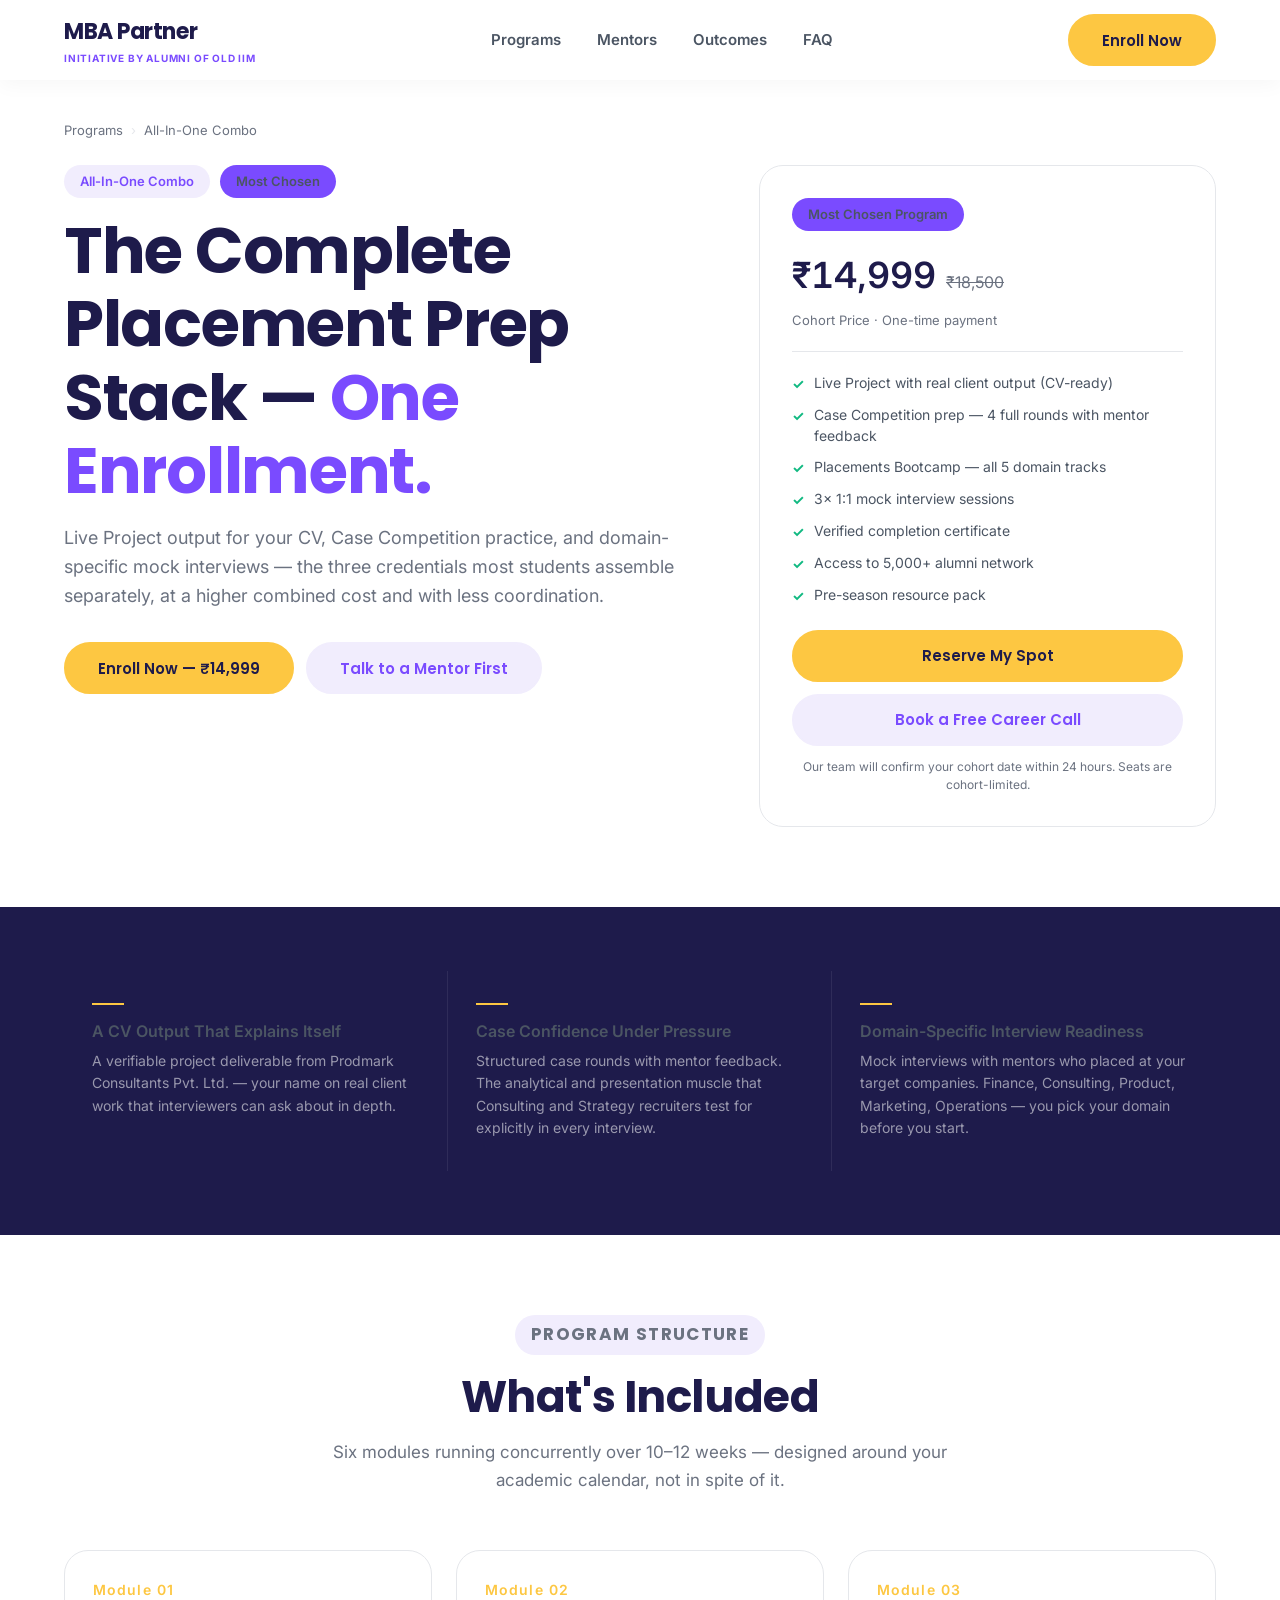
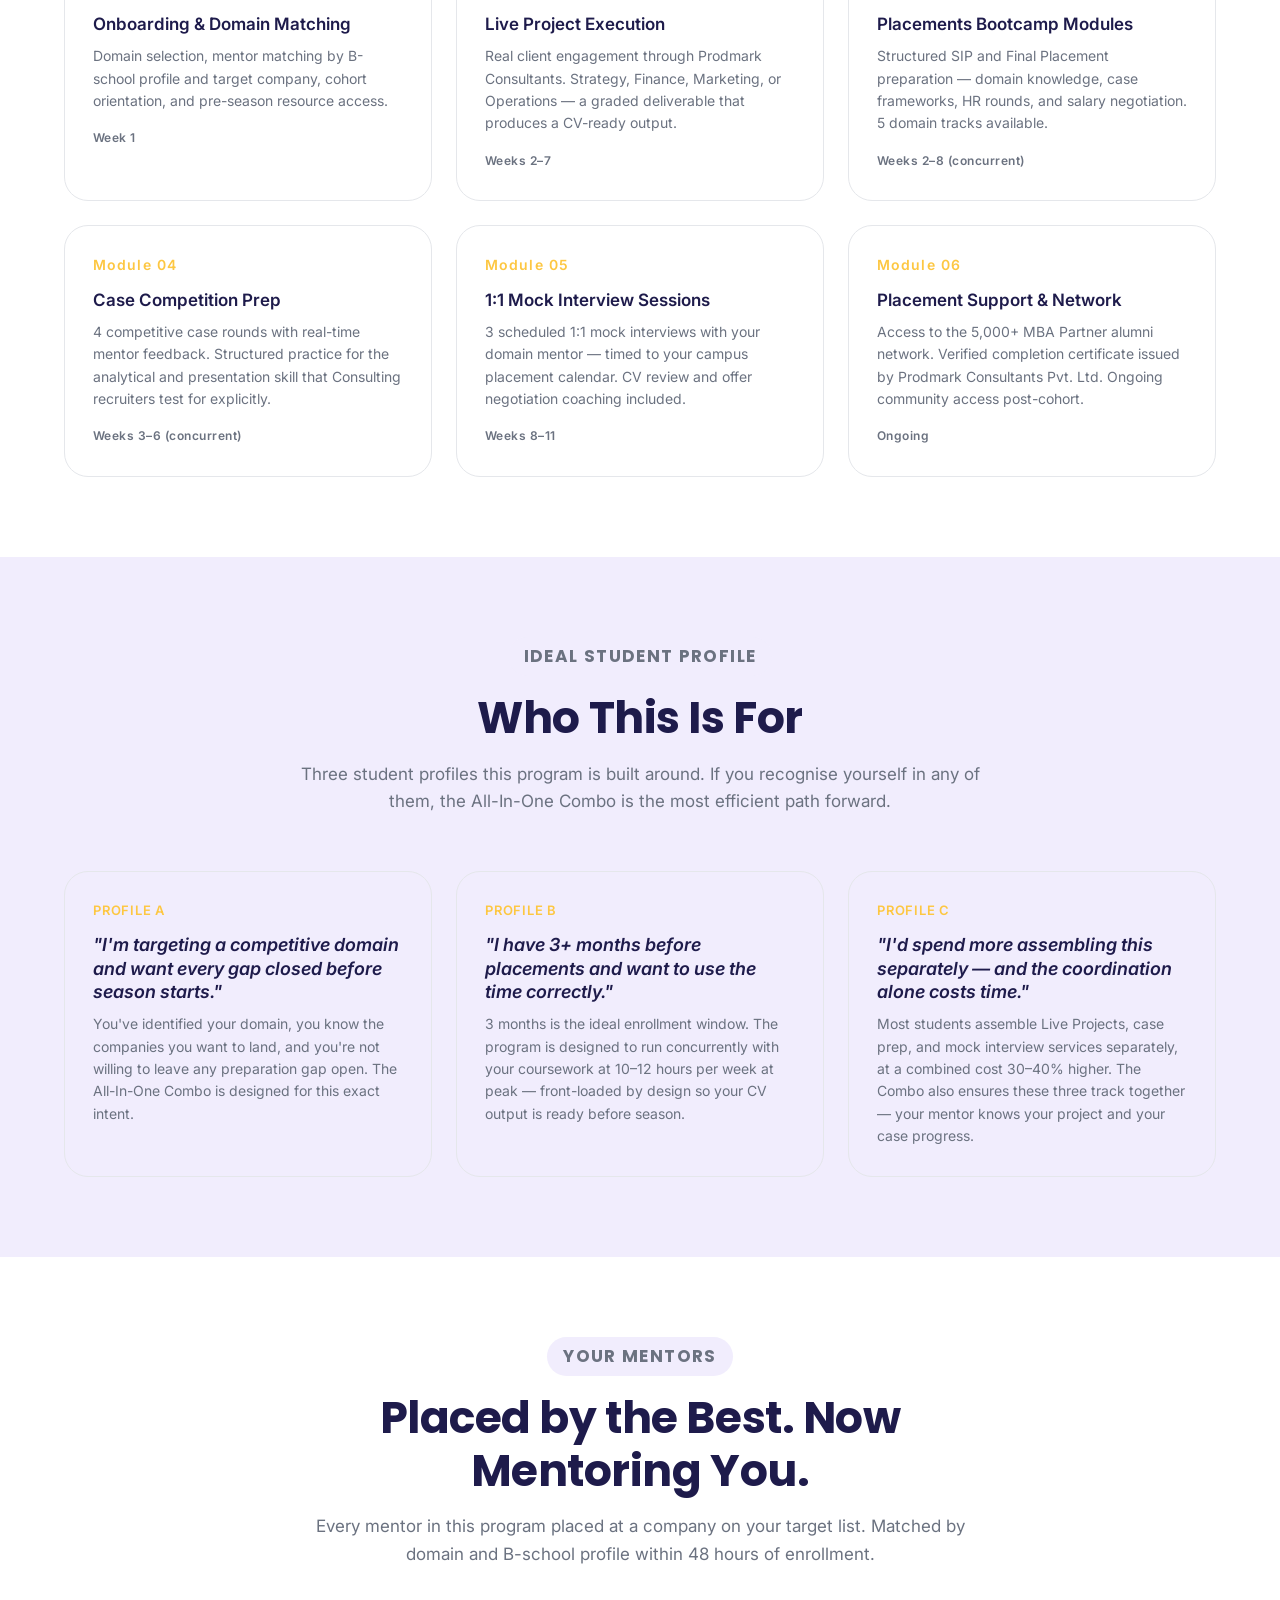
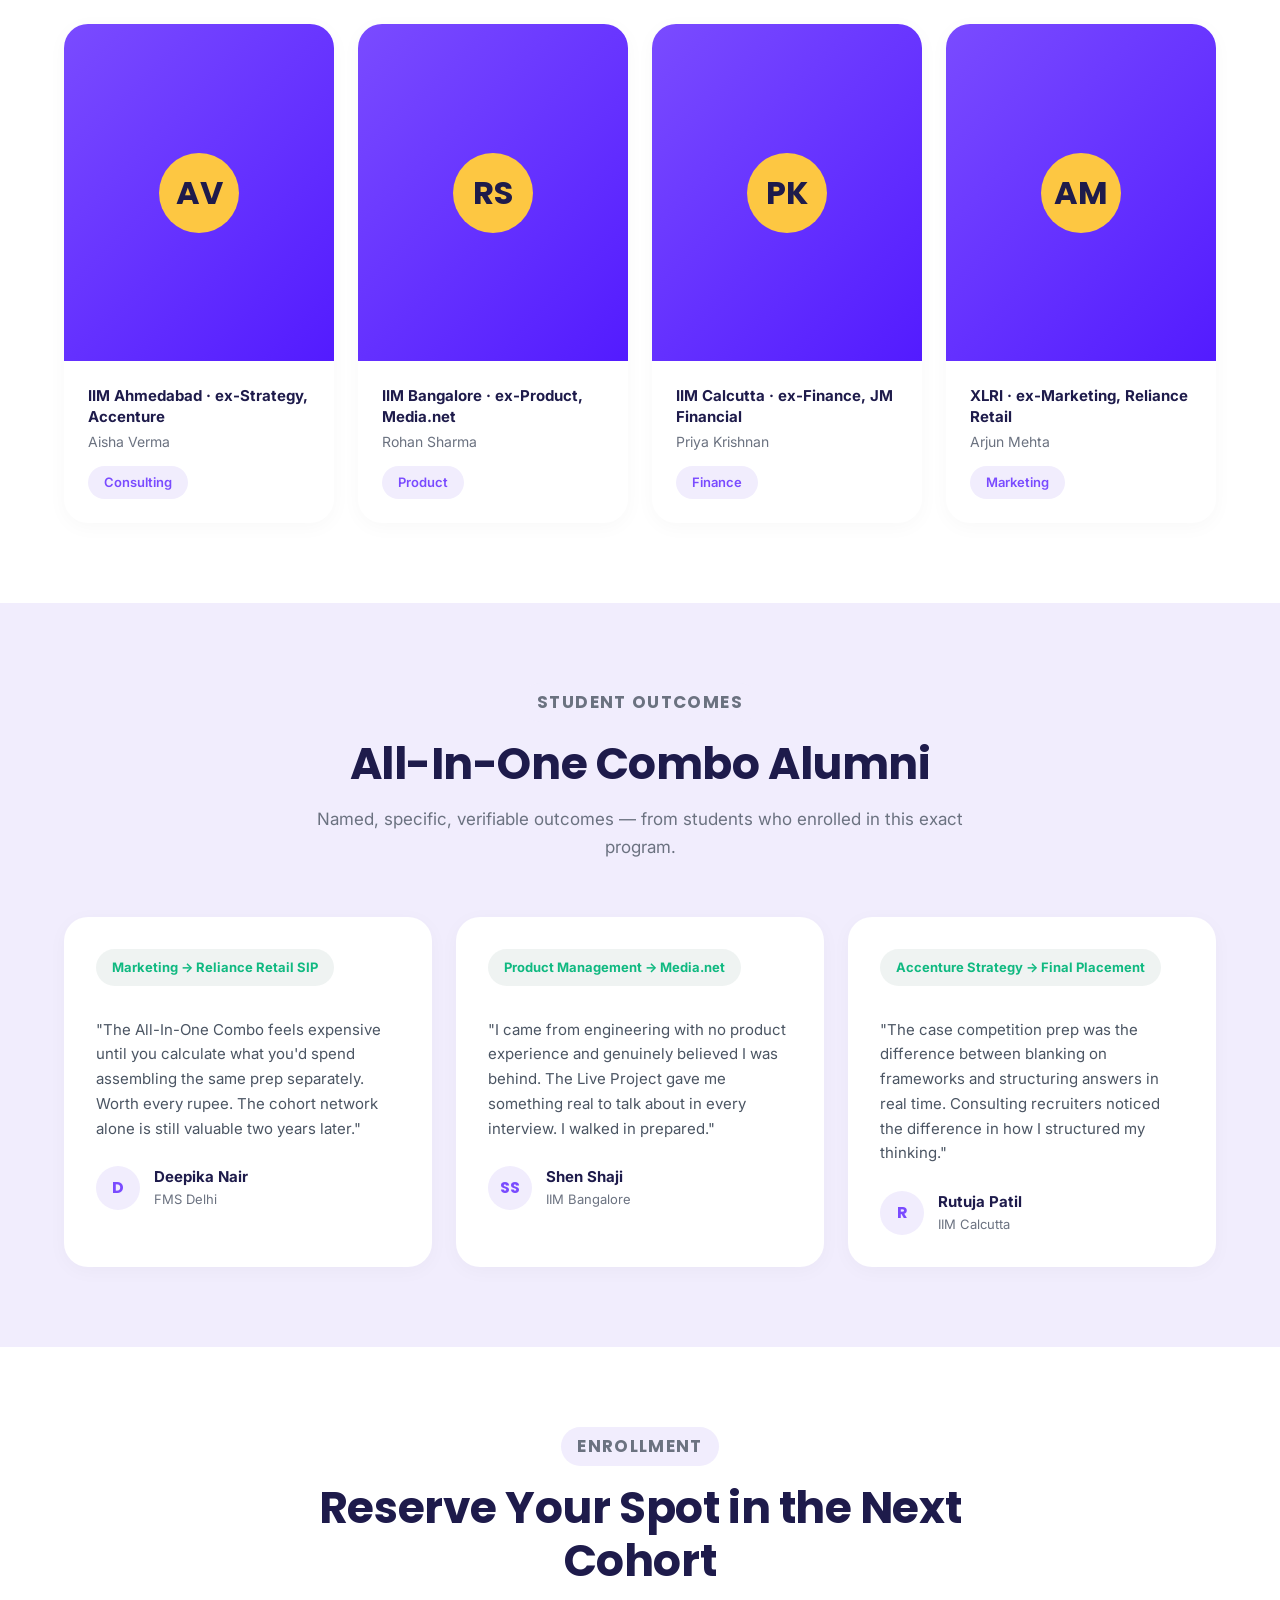
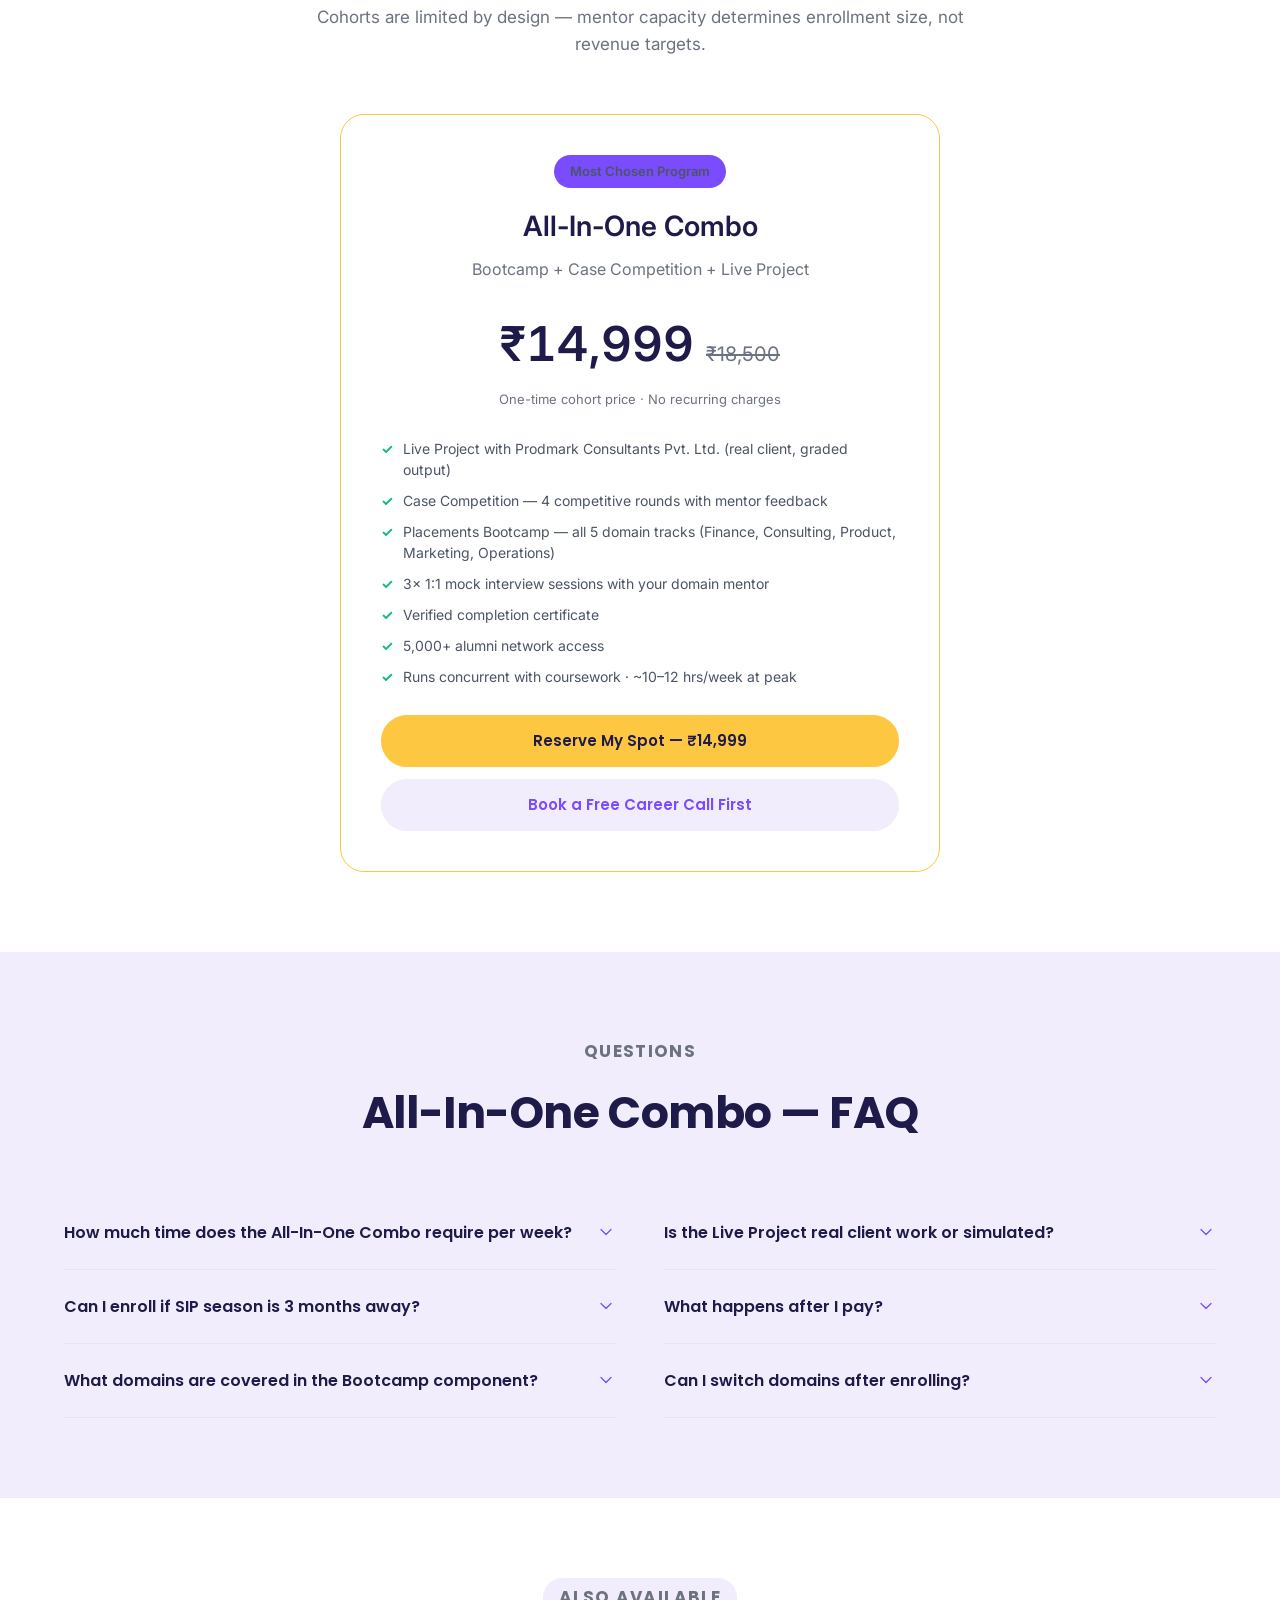
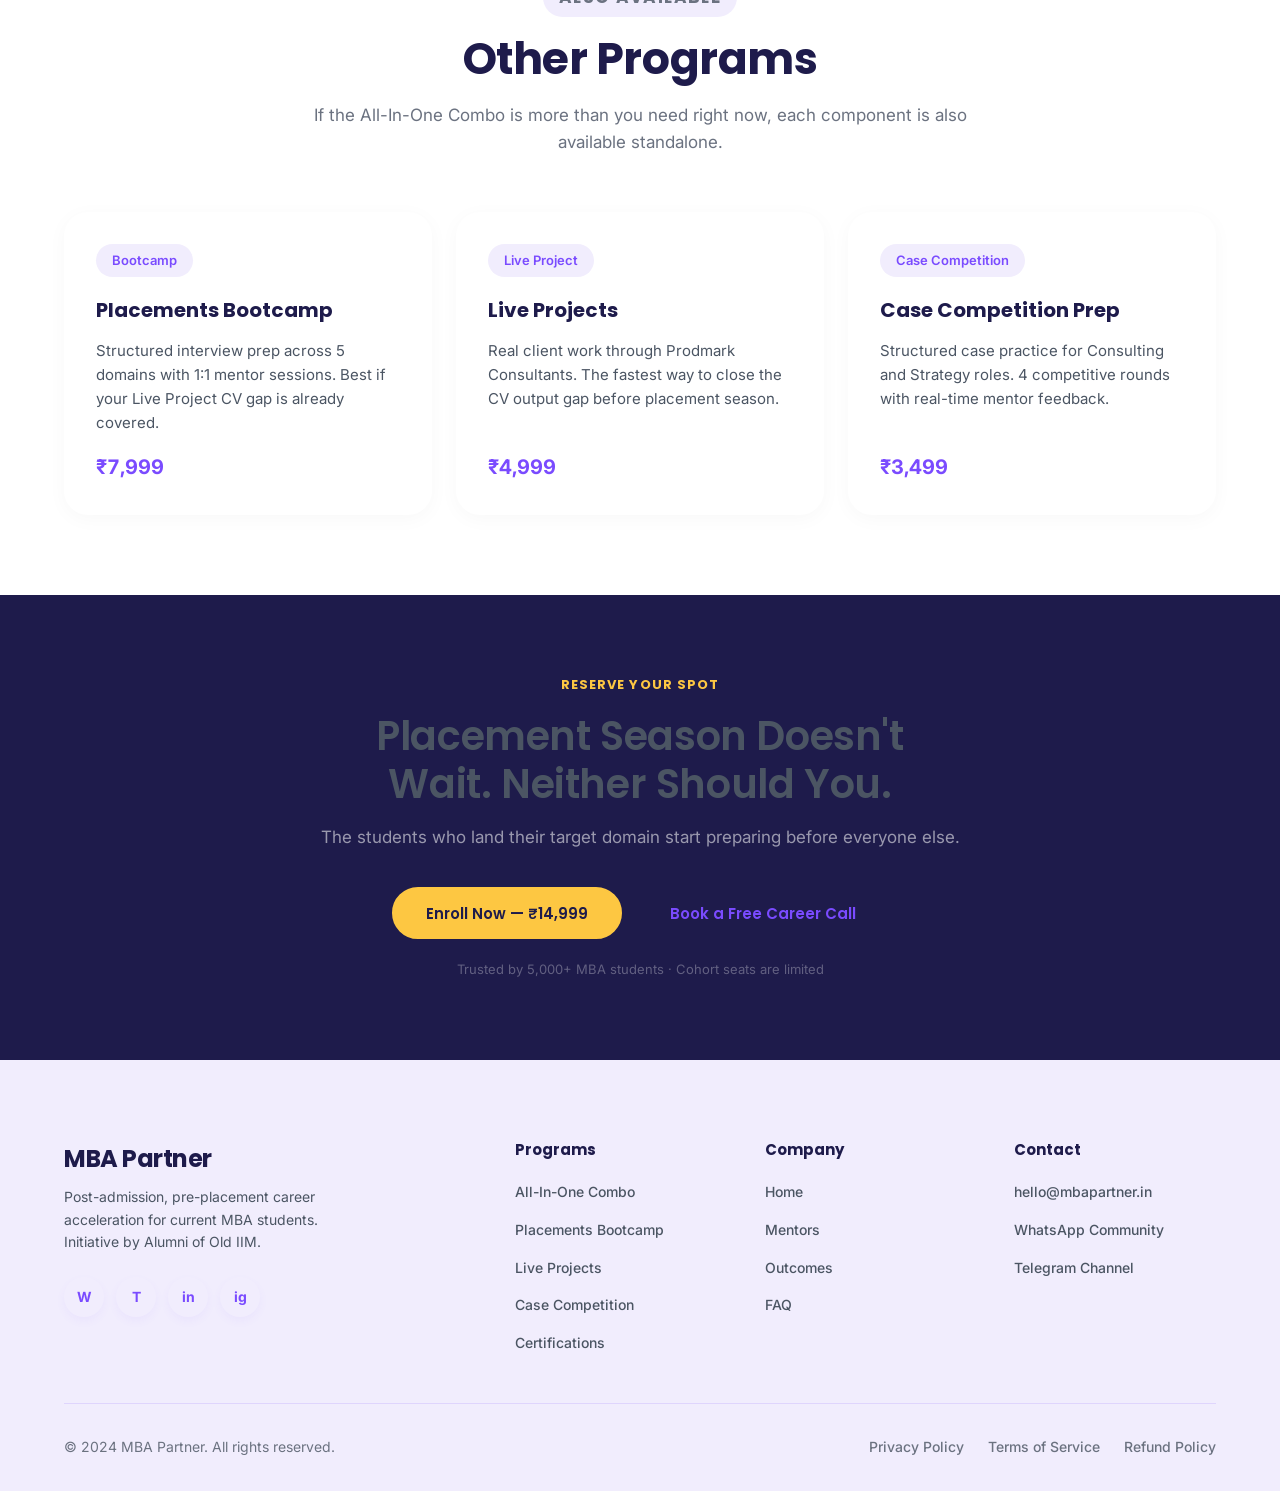
==== offering-all-in-one.html @ 5450a9f6 "Initial commit: MBA Partner website redesign" ====
<!DOCTYPE html>
<html lang="en">
<head>
  <meta charset="UTF-8" />
  <meta name="viewport" content="width=device-width, initial-scale=1.0" />
  <title>All-In-One Combo — MBA Partner</title>
  <meta name="description" content="The complete MBA placement preparation stack — Live Project, Case Competition, and Placements Bootcamp in a single enrollment. The most chosen program at MBA Partner." />
  <link rel="preconnect" href="https://fonts.googleapis.com" />
  <link rel="preconnect" href="https://fonts.gstatic.com" crossorigin />
  <link href="https://fonts.googleapis.com/css2?family=Poppins:wght@400;500;600;700;800&family=Inter:wght@400;500;600;700&display=swap" rel="stylesheet" />
  <link rel="stylesheet" href="shared.css" />
  <style>
    /* ── Page-specific styles ── */
    .offering-hero {
      padding: 120px 0 80px;
      background: var(--bg-main);
    }
    .breadcrumb {
      display: flex;
      align-items: center;
      gap: 8px;
      font-size: 13px;
      color: var(--slate);
      margin-bottom: 24px;
    }
    .breadcrumb a { color: var(--slate); transition: color var(--transition); }
    .breadcrumb a:hover { color: var(--navy); }
    .breadcrumb-sep { color: var(--hairline); }

    .offering-hero-grid {
      display: grid;
      grid-template-columns: 58fr 42fr;
      gap: 64px;
      align-items: start;
    }
    .offering-eyebrow { margin-bottom: 12px; }
    .offering-h1 { margin-bottom: 16px; color: var(--navy); }
    .offering-sub {
      font-size: 18px;
      color: var(--slate);
      line-height: 1.6;
      margin-bottom: 32px;
    }
    .offering-hero-ctas { display: flex; gap: 12px; flex-wrap: wrap; }

    /* Sticky enroll panel */
    .enroll-panel {
      background: var(--white);
      border: 1px solid var(--hairline);
      border-radius: var(--radius-card);
      padding: 32px;
      position: sticky;
      top: 88px;
    }
    .enroll-panel-tag { margin-bottom: 16px; }
    .enroll-price-row {
      display: flex;
      align-items: baseline;
      gap: 10px;
      margin-bottom: 6px;
    }
    .enroll-price {
      
      font-size: 36px;
      font-weight: 600;
      color: var(--navy);
      font-variant-numeric: tabular-nums;
    }
    .enroll-price-original {
      font-size: 16px;
      color: var(--slate);
      text-decoration: line-through;
    }
    .enroll-price-label { font-size: 13px; color: var(--slate); margin-bottom: 20px; }
    .enroll-divider { border: none; border-top: 1px solid var(--hairline); margin: 20px 0; }
    .enroll-checklist { display: flex; flex-direction: column; gap: 10px; margin-bottom: 24px; }
    .enroll-check-item {
      display: flex;
      align-items: flex-start;
      gap: 10px;
      font-size: 14px;
      color: var(--navy-body);
      line-height: 1.5;
    }
    .enroll-check-item::before {
      content: '✓';
      color: var(--success);
      font-weight: 700;
      flex-shrink: 0;
      margin-top: 1px;
    }
    .enroll-cta { width: 100%; margin-bottom: 12px; }
    .enroll-secondary { width: 100%; }
    .enroll-note { font-size: 12px; color: var(--slate); text-align: center; margin-top: 12px; line-height: 1.5; }

    /* Outcomes band */
    .outcomes-band {
      background: var(--navy);
      padding: 64px 0;
    }
    .outcomes-grid {
      display: grid;
      grid-template-columns: repeat(3, 1fr);
      gap: 0;
    }
    .outcome-tile {
      padding: 32px 28px;
      border-right: 1px solid rgba(255,255,255,0.08);
    }
    .outcome-tile:last-child { border-right: none; }
    .outcome-tile::before {
      content: '';
      display: block;
      width: 32px;
      height: 2px;
      background: var(--yellow);
      margin-bottom: 16px;
    }
    .outcome-tile-title {
      font-size: 16px;
      font-weight: 600;
      color: var(--white);
      margin-bottom: 8px;
      line-height: 1.3;
    }
    .outcome-tile-desc {
      font-size: 14px;
      color: rgba(255,255,255,0.55);
      line-height: 1.6;
    }

    /* What's Included */
    .included-section { background: var(--bg-main); }
    .modules-grid {
      display: grid;
      grid-template-columns: repeat(3, 1fr);
      gap: 24px;
    }
    .module-card {
      background: var(--white);
      border: 1px solid var(--hairline);
      border-radius: var(--radius-card);
      padding: 28px;
    }
    .module-number {
      
      font-size: 14px;
      font-weight: 600;
      color: var(--yellow);
      margin-bottom: 12px;
      letter-spacing: 0.08em;
    }
    .module-name {
      font-size: 17px;
      font-weight: 600;
      color: var(--navy);
      margin-bottom: 10px;
      line-height: 1.3;
    }
    .module-desc { font-size: 14px; color: var(--slate); line-height: 1.6; }
    .module-duration {
      display: inline-block;
      font-size: 12px;
      font-weight: 600;
      color: var(--slate);
      margin-top: 16px;
      letter-spacing: 0.04em;
    }

    /* Who This Is For */
    .ideal-section { background: var(--bg-panel); }
    .ideal-grid {
      display: grid;
      grid-template-columns: repeat(3, 1fr);
      gap: 24px;
    }
    .ideal-card {
      background: var(--white);
      border: 1px solid var(--hairline);
      border-radius: var(--radius-card);
      padding: 28px;
    }
    .ideal-label {
      font-size: 13px;
      font-weight: 600;
      letter-spacing: 0.06em;
      text-transform: uppercase;
      color: var(--yellow);
      margin-bottom: 12px;
    }
    .ideal-statement {
      
      font-size: 18px;
      font-weight: 600;
      color: var(--navy);
      margin-bottom: 10px;
      line-height: 1.3;
      font-style: italic;
    }
    .ideal-desc { font-size: 14px; color: var(--slate); line-height: 1.6; }

    /* Pricing CTA */
    .pricing-section { background: var(--bg-main); }
    .pricing-card {
      max-width: 600px;
      margin: 0 auto;
      background: var(--white);
      border: 1px solid var(--hairline);
      border-radius: var(--radius-card);
      padding: 40px;
      text-align: center;
    }
    .pricing-card.flagship { border-color: var(--yellow); }
    .pricing-headline {
      
      font-size: 28px;
      font-weight: 600;
      color: var(--navy);
      margin-bottom: 8px;
    }
    .pricing-sub { font-size: 16px; color: var(--slate); margin-bottom: 24px; }
    .pricing-amount-row { display: flex; align-items: baseline; gap: 12px; justify-content: center; margin-bottom: 6px; }
    .pricing-amount {
      
      font-size: 48px;
      font-weight: 600;
      color: var(--navy);
      font-variant-numeric: tabular-nums;
    }
    .pricing-original { font-size: 20px; color: var(--slate); text-decoration: line-through; }
    .pricing-label { font-size: 13px; color: var(--slate); margin-bottom: 28px; }
    .pricing-features { display: flex; flex-direction: column; gap: 10px; text-align: left; margin-bottom: 28px; }
    .pricing-feature-item {
      display: flex;
      align-items: flex-start;
      gap: 10px;
      font-size: 14px;
      color: var(--navy-body);
      line-height: 1.5;
    }
    .pricing-feature-item::before { content: '✓'; color: var(--success); font-weight: 700; flex-shrink: 0; }
    .pricing-cta-row { display: flex; flex-direction: column; gap: 12px; }

    /* Responsive */
    @media (max-width: 900px) {
      .offering-hero { padding: 100px 0 60px; }
      .offering-hero-grid { grid-template-columns: 1fr; gap: 40px; }
      .enroll-panel { position: static; }
      .outcomes-grid { grid-template-columns: 1fr; }
      .outcome-tile { border-right: none; border-bottom: 1px solid rgba(255,255,255,0.08); }
      .outcome-tile:last-child { border-bottom: none; }
      .modules-grid { grid-template-columns: 1fr; }
      .ideal-grid { grid-template-columns: 1fr; }
    }
    @media (max-width: 640px) {
      .offering-hero-ctas { flex-direction: column; }
      .offering-hero-ctas .btn { width: 100%; }
    }
  </style>
</head>
<body>

  <!-- NAV -->
  <header id="nav" class="solid" role="banner">
    <div class="container">
      <nav class="nav-inner" aria-label="Main navigation">
        <a href="index.html" class="nav-brand" aria-label="MBA Partner home">
          <span class="nav-wordmark">MBA Partner</span>
          <span class="nav-tagline">Initiative by Alumni of Old IIM</span>
        </a>
        <ul class="nav-links" id="nav-links" role="list">
          <li><a href="index.html#programs">Programs</a></li>
          <li><a href="index.html#mentors">Mentors</a></li>
          <li><a href="index.html#testimonials">Outcomes</a></li>
          <li><a href="index.html#faq">FAQ</a></li>
        </ul>
        <button class="btn btn-primary" onclick="openModal('All-In-One Combo — ₹14,999')" aria-haspopup="dialog">Enroll Now</button>
        <button class="nav-mobile-toggle" id="mobile-toggle" aria-label="Open navigation menu" aria-expanded="false" aria-controls="nav-links">
          <span></span><span></span><span></span>
        </button>
      </nav>
    </div>
  </header>

  <main>

    <!-- OFFERING HERO -->
    <section class="offering-hero" aria-labelledby="offering-h1">
      <div class="container">
        <nav class="breadcrumb" aria-label="Breadcrumb">
          <a href="index.html">Programs</a>
          <span class="breadcrumb-sep" aria-hidden="true">›</span>
          <span aria-current="page">All-In-One Combo</span>
        </nav>
        <div class="offering-hero-grid">
          <div class="offering-copy">
            <div style="display:flex;align-items:center;gap:10px;margin-bottom:16px;">
              <span class="tag-category">All-In-One Combo</span>
              <span class="tag-most-chosen">Most Chosen</span>
            </div>
            <h1 class="offering-h1" id="offering-h1">The Complete Placement Prep Stack — <span class="text-purple">One Enrollment.</span></h1>
            <p class="offering-sub">
              Live Project output for your CV, Case Competition practice, and domain-specific
              mock interviews — the three credentials most students assemble separately,
              at a higher combined cost and with less coordination.
            </p>
            <div class="offering-hero-ctas">
              <button class="btn btn-primary" onclick="openModal('All-In-One Combo — ₹14,999')" aria-haspopup="dialog">Enroll Now — ₹14,999</button>
              <button class="btn btn-secondary" onclick="openModal('Mentor Call — All-In-One Combo')" aria-haspopup="dialog">Talk to a Mentor First</button>
            </div>
          </div>

          <!-- Sticky Enroll Panel -->
          <aside aria-label="Enrollment details">
            <div class="enroll-panel">
              <div class="enroll-panel-tag">
                <span class="tag-most-chosen">Most Chosen Program</span>
              </div>
              <div class="enroll-price-row">
                <span class="enroll-price">₹14,999</span>
                <span class="enroll-price-original">₹18,500</span>
              </div>
              <p class="enroll-price-label">Cohort Price · One-time payment</p>
              <hr class="enroll-divider" />
              <ul class="enroll-checklist" role="list">
                <li class="enroll-check-item">Live Project with real client output (CV-ready)</li>
                <li class="enroll-check-item">Case Competition prep — 4 full rounds with mentor feedback</li>
                <li class="enroll-check-item">Placements Bootcamp — all 5 domain tracks</li>
                <li class="enroll-check-item">3× 1:1 mock interview sessions</li>
                <li class="enroll-check-item">Verified completion certificate</li>
                <li class="enroll-check-item">Access to 5,000+ alumni network</li>
                <li class="enroll-check-item">Pre-season resource pack</li>
              </ul>
              <button class="btn btn-primary enroll-cta" onclick="openModal('All-In-One Combo — ₹14,999')" aria-haspopup="dialog">Reserve My Spot</button>
              <button class="btn btn-secondary enroll-secondary" onclick="openModal('Free Career Call')" aria-haspopup="dialog">Book a Free Career Call</button>
              <p class="enroll-note">Our team will confirm your cohort date within 24 hours. Seats are cohort-limited.</p>
            </div>
          </aside>
        </div>
      </div>
    </section>

    <!-- OUTCOME PROMISE BAND -->
    <div class="outcomes-band" aria-label="What this program delivers">
      <div class="container">
        <div class="outcomes-grid">
          <div class="outcome-tile">
            <div class="outcome-tile-title">A CV Output That Explains Itself</div>
            <p class="outcome-tile-desc">A verifiable project deliverable from Prodmark Consultants Pvt. Ltd. — your name on real client work that interviewers can ask about in depth.</p>
          </div>
          <div class="outcome-tile">
            <div class="outcome-tile-title">Case Confidence Under Pressure</div>
            <p class="outcome-tile-desc">Structured case rounds with mentor feedback. The analytical and presentation muscle that Consulting and Strategy recruiters test for explicitly in every interview.</p>
          </div>
          <div class="outcome-tile">
            <div class="outcome-tile-title">Domain-Specific Interview Readiness</div>
            <p class="outcome-tile-desc">Mock interviews with mentors who placed at your target companies. Finance, Consulting, Product, Marketing, Operations — you pick your domain before you start.</p>
          </div>
        </div>
      </div>
    </div>

    <!-- WHAT'S INCLUDED -->
    <section class="included-section" aria-labelledby="included-heading">
      <div class="container">
        <div class="section-header">
          <p class="eyebrow">Program Structure</p>
          <h2 id="included-heading">What's Included</h2>
          <p>Six modules running concurrently over 10–12 weeks — designed around your academic calendar, not in spite of it.</p>
        </div>
        <div class="modules-grid">
          <div class="module-card">
            <div class="module-number">Module 01</div>
            <div class="module-name">Onboarding & Domain Matching</div>
            <p class="module-desc">Domain selection, mentor matching by B-school profile and target company, cohort orientation, and pre-season resource access.</p>
            <span class="module-duration">Week 1</span>
          </div>
          <div class="module-card">
            <div class="module-number">Module 02</div>
            <div class="module-name">Live Project Execution</div>
            <p class="module-desc">Real client engagement through Prodmark Consultants. Strategy, Finance, Marketing, or Operations — a graded deliverable that produces a CV-ready output.</p>
            <span class="module-duration">Weeks 2–7</span>
          </div>
          <div class="module-card">
            <div class="module-number">Module 03</div>
            <div class="module-name">Placements Bootcamp Modules</div>
            <p class="module-desc">Structured SIP and Final Placement preparation — domain knowledge, case frameworks, HR rounds, and salary negotiation. 5 domain tracks available.</p>
            <span class="module-duration">Weeks 2–8 (concurrent)</span>
          </div>
          <div class="module-card">
            <div class="module-number">Module 04</div>
            <div class="module-name">Case Competition Prep</div>
            <p class="module-desc">4 competitive case rounds with real-time mentor feedback. Structured practice for the analytical and presentation skill that Consulting recruiters test for explicitly.</p>
            <span class="module-duration">Weeks 3–6 (concurrent)</span>
          </div>
          <div class="module-card">
            <div class="module-number">Module 05</div>
            <div class="module-name">1:1 Mock Interview Sessions</div>
            <p class="module-desc">3 scheduled 1:1 mock interviews with your domain mentor — timed to your campus placement calendar. CV review and offer negotiation coaching included.</p>
            <span class="module-duration">Weeks 8–11</span>
          </div>
          <div class="module-card">
            <div class="module-number">Module 06</div>
            <div class="module-name">Placement Support & Network</div>
            <p class="module-desc">Access to the 5,000+ MBA Partner alumni network. Verified completion certificate issued by Prodmark Consultants Pvt. Ltd. Ongoing community access post-cohort.</p>
            <span class="module-duration">Ongoing</span>
          </div>
        </div>
      </div>
    </section>

    <!-- WHO THIS IS FOR -->
    <section class="ideal-section" aria-labelledby="ideal-heading">
      <div class="container">
        <div class="section-header">
          <p class="eyebrow">Ideal Student Profile</p>
          <h2 id="ideal-heading">Who This Is For</h2>
          <p>Three student profiles this program is built around. If you recognise yourself in any of them, the All-In-One Combo is the most efficient path forward.</p>
        </div>
        <div class="ideal-grid">
          <div class="ideal-card">
            <div class="ideal-label">Profile A</div>
            <div class="ideal-statement">"I'm targeting a competitive domain and want every gap closed before season starts."</div>
            <p class="ideal-desc">You've identified your domain, you know the companies you want to land, and you're not willing to leave any preparation gap open. The All-In-One Combo is designed for this exact intent.</p>
          </div>
          <div class="ideal-card">
            <div class="ideal-label">Profile B</div>
            <div class="ideal-statement">"I have 3+ months before placements and want to use the time correctly."</div>
            <p class="ideal-desc">3 months is the ideal enrollment window. The program is designed to run concurrently with your coursework at 10–12 hours per week at peak — front-loaded by design so your CV output is ready before season.</p>
          </div>
          <div class="ideal-card">
            <div class="ideal-label">Profile C</div>
            <div class="ideal-statement">"I'd spend more assembling this separately — and the coordination alone costs time."</div>
            <p class="ideal-desc">Most students assemble Live Projects, case prep, and mock interview services separately, at a combined cost 30–40% higher. The Combo also ensures these three track together — your mentor knows your project and your case progress.</p>
          </div>
        </div>
      </div>
    </section>

    <!-- MENTORS -->
    <section style="background: var(--bg-main);" aria-labelledby="mentors-heading-detail">
      <div class="container">
        <div class="section-header">
          <p class="eyebrow">Your Mentors</p>
          <h2 id="mentors-heading-detail">Placed by the Best. Now Mentoring You.</h2>
          <p>Every mentor in this program placed at a company on your target list. Matched by domain and B-school profile within 48 hours of enrollment.</p>
        </div>
        <div class="mentors-grid">
          <article class="mentor-card">
            <div class="mentor-photo"><div class="mentor-photo-placeholder" aria-hidden="true"><div class="mentor-avatar">AV</div></div></div>
            <div class="mentor-info">
              <div class="mentor-credential">IIM Ahmedabad · ex-Strategy, Accenture</div>
              <div class="mentor-name">Aisha Verma</div>
              <span class="tag-domain">Consulting</span>
            </div>
          </article>
          <article class="mentor-card">
            <div class="mentor-photo"><div class="mentor-photo-placeholder" aria-hidden="true"><div class="mentor-avatar">RS</div></div></div>
            <div class="mentor-info">
              <div class="mentor-credential">IIM Bangalore · ex-Product, Media.net</div>
              <div class="mentor-name">Rohan Sharma</div>
              <span class="tag-domain">Product</span>
            </div>
          </article>
          <article class="mentor-card">
            <div class="mentor-photo"><div class="mentor-photo-placeholder" aria-hidden="true"><div class="mentor-avatar">PK</div></div></div>
            <div class="mentor-info">
              <div class="mentor-credential">IIM Calcutta · ex-Finance, JM Financial</div>
              <div class="mentor-name">Priya Krishnan</div>
              <span class="tag-domain">Finance</span>
            </div>
          </article>
          <article class="mentor-card">
            <div class="mentor-photo"><div class="mentor-photo-placeholder" aria-hidden="true"><div class="mentor-avatar">AM</div></div></div>
            <div class="mentor-info">
              <div class="mentor-credential">XLRI · ex-Marketing, Reliance Retail</div>
              <div class="mentor-name">Arjun Mehta</div>
              <span class="tag-domain">Marketing</span>
            </div>
          </article>
        </div>
      </div>
    </section>

    <!-- TESTIMONIALS -->
    <section style="background: var(--bg-panel);" aria-labelledby="testimonials-detail-heading">
      <div class="container">
        <div class="section-header">
          <p class="eyebrow">Student Outcomes</p>
          <h2 id="testimonials-detail-heading">All-In-One Combo Alumni</h2>
          <p>Named, specific, verifiable outcomes — from students who enrolled in this exact program.</p>
        </div>
        <div class="testimonials-grid">
          <article class="testimonial-card">
            <div class="outcome-badge" style="background:rgba(30,92,74,0.07);border-color:rgba(30,92,74,0.2)"><span class="outcome-badge-text" style="color:var(--success)">Marketing → Reliance Retail SIP</span></div>
            <blockquote><p class="testimonial-quote">"The All-In-One Combo feels expensive until you calculate what you'd spend assembling the same prep separately. Worth every rupee. The cohort network alone is still valuable two years later."</p></blockquote>
            <div class="testimonial-author">
              <div class="testimonial-avatar" aria-hidden="true">D</div>
              <div><div class="testimonial-name">Deepika Nair</div><div class="testimonial-institution">FMS Delhi</div></div>
            </div>
          </article>
          <article class="testimonial-card">
            <div class="outcome-badge" style="background:rgba(30,92,74,0.07);border-color:rgba(30,92,74,0.2)"><span class="outcome-badge-text" style="color:var(--success)">Product Management → Media.net</span></div>
            <blockquote><p class="testimonial-quote">"I came from engineering with no product experience and genuinely believed I was behind. The Live Project gave me something real to talk about in every interview. I walked in prepared."</p></blockquote>
            <div class="testimonial-author">
              <div class="testimonial-avatar" aria-hidden="true">SS</div>
              <div><div class="testimonial-name">Shen Shaji</div><div class="testimonial-institution">IIM Bangalore</div></div>
            </div>
          </article>
          <article class="testimonial-card">
            <div class="outcome-badge" style="background:rgba(30,92,74,0.07);border-color:rgba(30,92,74,0.2)"><span class="outcome-badge-text" style="color:var(--success)">Accenture Strategy → Final Placement</span></div>
            <blockquote><p class="testimonial-quote">"The case competition prep was the difference between blanking on frameworks and structuring answers in real time. Consulting recruiters noticed the difference in how I structured my thinking."</p></blockquote>
            <div class="testimonial-author">
              <div class="testimonial-avatar" aria-hidden="true">R</div>
              <div><div class="testimonial-name">Rutuja Patil</div><div class="testimonial-institution">IIM Calcutta</div></div>
            </div>
          </article>
        </div>
      </div>
    </section>

    <!-- PRICING & ENROLL -->
    <section class="pricing-section" aria-labelledby="pricing-heading">
      <div class="container">
        <div class="section-header">
          <p class="eyebrow">Enrollment</p>
          <h2 id="pricing-heading">Reserve Your Spot in the Next Cohort</h2>
          <p>Cohorts are limited by design — mentor capacity determines enrollment size, not revenue targets.</p>
        </div>
        <div class="pricing-card flagship">
          <span class="tag-most-chosen" style="margin-bottom:16px;display:inline-block">Most Chosen Program</span>
          <div class="pricing-headline">All-In-One Combo</div>
          <p class="pricing-sub">Bootcamp + Case Competition + Live Project</p>
          <div class="pricing-amount-row">
            <span class="pricing-amount">₹14,999</span>
            <span class="pricing-original">₹18,500</span>
          </div>
          <p class="pricing-label">One-time cohort price · No recurring charges</p>
          <ul class="pricing-features" role="list">
            <li class="pricing-feature-item">Live Project with Prodmark Consultants Pvt. Ltd. (real client, graded output)</li>
            <li class="pricing-feature-item">Case Competition — 4 competitive rounds with mentor feedback</li>
            <li class="pricing-feature-item">Placements Bootcamp — all 5 domain tracks (Finance, Consulting, Product, Marketing, Operations)</li>
            <li class="pricing-feature-item">3× 1:1 mock interview sessions with your domain mentor</li>
            <li class="pricing-feature-item">Verified completion certificate</li>
            <li class="pricing-feature-item">5,000+ alumni network access</li>
            <li class="pricing-feature-item">Runs concurrent with coursework · ~10–12 hrs/week at peak</li>
          </ul>
          <div class="pricing-cta-row">
            <button class="btn btn-primary" onclick="openModal('All-In-One Combo — ₹14,999')" style="width:100%" aria-haspopup="dialog">Reserve My Spot — ₹14,999</button>
            <button class="btn btn-secondary" onclick="openModal('Free Career Call')" style="width:100%" aria-haspopup="dialog">Book a Free Career Call First</button>
          </div>
        </div>
      </div>
    </section>

    <!-- FAQ -->
    <section style="background:var(--bg-panel)" id="faq-detail" aria-labelledby="faq-detail-heading">
      <div class="container">
        <div class="section-header">
          <p class="eyebrow">Questions</p>
          <h2 id="faq-detail-heading">All-In-One Combo — FAQ</h2>
        </div>
        <div class="faq-grid">
          <div class="faq-col">
            <div class="faq-item">
              <button class="faq-question" aria-expanded="false">
                How much time does the All-In-One Combo require per week?
                <svg class="faq-chevron" viewBox="0 0 24 24" fill="none" stroke="currentColor" stroke-width="1.5" stroke-linecap="round" stroke-linejoin="round" aria-hidden="true"><polyline points="6 9 12 15 18 9"/></svg>
              </button>
              <div class="faq-answer">At peak (weeks 3–7), expect 10–12 hours per week. The three components are designed to run concurrently, not consecutively — so you're not doing 36 weeks of prep. Bootcamp sessions are scheduled for evenings and weekends around your academic calendar.</div>
            </div>
            <div class="faq-item">
              <button class="faq-question" aria-expanded="false">
                Can I enroll if SIP season is 3 months away?
                <svg class="faq-chevron" viewBox="0 0 24 24" fill="none" stroke="currentColor" stroke-width="1.5" stroke-linecap="round" stroke-linejoin="round" aria-hidden="true"><polyline points="6 9 12 15 18 9"/></svg>
              </button>
              <div class="faq-answer">3 months is the ideal window. It allows the Live Project to complete and be written up on your CV before campus season, and leaves 4–6 weeks for focused mock interview prep. Enrolling at under 6 weeks compresses the Live Project significantly — we'd recommend the standalone Bootcamp in that scenario.</div>
            </div>
            <div class="faq-item">
              <button class="faq-question" aria-expanded="false">
                What domains are covered in the Bootcamp component?
                <svg class="faq-chevron" viewBox="0 0 24 24" fill="none" stroke="currentColor" stroke-width="1.5" stroke-linecap="round" stroke-linejoin="round" aria-hidden="true"><polyline points="6 9 12 15 18 9"/></svg>
              </button>
              <div class="faq-answer">Finance & Investment Banking, Consulting & Strategy, Product Management, Marketing & Brand, and Operations & Supply Chain. You select your primary domain at enrollment. Your mentor is matched to that domain within 48 hours.</div>
            </div>
          </div>
          <div class="faq-col">
            <div class="faq-item">
              <button class="faq-question" aria-expanded="false">
                Is the Live Project real client work or simulated?
                <svg class="faq-chevron" viewBox="0 0 24 24" fill="none" stroke="currentColor" stroke-width="1.5" stroke-linecap="round" stroke-linejoin="round" aria-hidden="true"><polyline points="6 9 12 15 18 9"/></svg>
              </button>
              <div class="faq-answer">Real. Projects are executed through Prodmark Consultants Pvt. Ltd., an actual consulting entity. The deliverable is graded and the engagement is verifiable — not a simulated case study. This is what allows you to present it as work experience rather than coursework.</div>
            </div>
            <div class="faq-item">
              <button class="faq-question" aria-expanded="false">
                What happens after I pay?
                <svg class="faq-chevron" viewBox="0 0 24 24" fill="none" stroke="currentColor" stroke-width="1.5" stroke-linecap="round" stroke-linejoin="round" aria-hidden="true"><polyline points="6 9 12 15 18 9"/></svg>
              </button>
              <div class="faq-answer">You receive a confirmation email with your cohort start date and onboarding form link (domain selection, B-school, placement timeline). Within 48 hours, you're added to the cohort WhatsApp group, introduced to your mentor, and given access to the pre-cohort resource pack. First live session is within 5–7 days.</div>
            </div>
            <div class="faq-item">
              <button class="faq-question" aria-expanded="false">
                Can I switch domains after enrolling?
                <svg class="faq-chevron" viewBox="0 0 24 24" fill="none" stroke="currentColor" stroke-width="1.5" stroke-linecap="round" stroke-linejoin="round" aria-hidden="true"><polyline points="6 9 12 15 18 9"/></svg>
              </button>
              <div class="faq-answer">Domain selection is confirmed at enrollment because mentor matching and project allocation are immediate. If your placement strategy shifts before the cohort starts, contact us directly — switches are handled case by case within the first 72 hours of enrollment.</div>
            </div>
          </div>
        </div>
      </div>
    </section>

    <!-- RELATED PROGRAMS -->
    <section style="background: var(--bg-main);" aria-labelledby="related-heading">
      <div class="container">
        <div class="section-header">
          <p class="eyebrow">Also Available</p>
          <h2 id="related-heading">Other Programs</h2>
          <p>If the All-In-One Combo is more than you need right now, each component is also available standalone.</p>
        </div>
        <div class="related-grid">
          <a href="offering-bootcamp.html" class="related-card">
            <span class="tag-category">Bootcamp</span>
            <div class="related-card-name">Placements Bootcamp</div>
            <p class="related-card-desc">Structured interview prep across 5 domains with 1:1 mentor sessions. Best if your Live Project CV gap is already covered.</p>
            <span class="related-card-price">₹7,999</span>
          </a>
          <a href="offering-live-project.html" class="related-card">
            <span class="tag-category">Live Project</span>
            <div class="related-card-name">Live Projects</div>
            <p class="related-card-desc">Real client work through Prodmark Consultants. The fastest way to close the CV output gap before placement season.</p>
            <span class="related-card-price">₹4,999</span>
          </a>
          <a href="offering-case-comp.html" class="related-card">
            <span class="tag-category">Case Competition</span>
            <div class="related-card-name">Case Competition Prep</div>
            <p class="related-card-desc">Structured case practice for Consulting and Strategy roles. 4 competitive rounds with real-time mentor feedback.</p>
            <span class="related-card-price">₹3,499</span>
          </a>
        </div>
      </div>
    </section>

    <!-- FINAL CTA -->
    <section style="background: var(--navy); padding: 80px 0; text-align:center;" aria-labelledby="final-cta-h">
      <div class="container">
        <p class="eyebrow" style="color:var(--yellow)">Reserve Your Spot</p>
        <h2 id="final-cta-h" style="font-size:clamp(28px,4vw,40px);font-weight:600;color:var(--white);margin:16px auto 16px;max-width:560px;line-height:1.2">Placement Season Doesn't Wait. Neither Should You.</h2>
        <p style="font-size:17px;color:rgba(255,255,255,0.55);margin-bottom:36px">The students who land their target domain start preparing before everyone else.</p>
        <div style="display:flex;justify-content:center;gap:16px;flex-wrap:wrap;">
          <button class="btn btn-primary" onclick="openModal('All-In-One Combo — ₹14,999')" aria-haspopup="dialog">Enroll Now — ₹14,999</button>
          <button class="btn btn-secondary-light" onclick="openModal('Free Career Call')" aria-haspopup="dialog">Book a Free Career Call</button>
        </div>
        <p style="margin-top:20px;font-size:13px;color:rgba(255,255,255,0.3)">Trusted by 5,000+ MBA students · Cohort seats are limited</p>
      </div>
    </section>

  </main>

  <!-- FOOTER -->
  <footer aria-label="Site footer">
    <div class="container">
      <div class="footer-grid">
        <div class="footer-brand">
          <div class="nav-wordmark">MBA Partner</div>
          <p>Post-admission, pre-placement career acceleration for current MBA students. Initiative by Alumni of Old IIM.</p>
          <div class="footer-social">
            <a href="#" class="social-link" aria-label="WhatsApp community">W</a>
            <a href="#" class="social-link" aria-label="Telegram channel">T</a>
            <a href="#" class="social-link" aria-label="LinkedIn page">in</a>
            <a href="#" class="social-link" aria-label="Instagram profile">ig</a>
          </div>
        </div>
        <div class="footer-col">
          <h4>Programs</h4>
          <ul>
            <li><a href="offering-all-in-one.html">All-In-One Combo</a></li>
            <li><a href="offering-bootcamp.html">Placements Bootcamp</a></li>
            <li><a href="offering-live-project.html">Live Projects</a></li>
            <li><a href="offering-case-comp.html">Case Competition</a></li>
            <li><a href="offering-certifications.html">Certifications</a></li>
          </ul>
        </div>
        <div class="footer-col">
          <h4>Company</h4>
          <ul>
            <li><a href="index.html">Home</a></li>
            <li><a href="index.html#mentors">Mentors</a></li>
            <li><a href="index.html#testimonials">Outcomes</a></li>
            <li><a href="index.html#faq">FAQ</a></li>
          </ul>
        </div>
        <div class="footer-col">
          <h4>Contact</h4>
          <ul>
            <li><a href="mailto:hello@mbapartner.in">hello@mbapartner.in</a></li>
            <li><a href="#">WhatsApp Community</a></li>
            <li><a href="#">Telegram Channel</a></li>
          </ul>
        </div>
      </div>
      <div class="footer-bottom">
        <p>© 2024 MBA Partner. All rights reserved.</p>
        <nav class="footer-legal" aria-label="Legal links">
          <a href="#">Privacy Policy</a>
          <a href="#">Terms of Service</a>
          <a href="#">Refund Policy</a>
        </nav>
      </div>
    </div>
  </footer>

  <!-- MOBILE CTA -->
  <div id="mobile-cta-bar" aria-label="Persistent enroll button" role="complementary">
    <button class="btn btn-primary" onclick="openModal('All-In-One Combo — ₹14,999')" style="width:100%">Enroll Now — ₹14,999</button>
  </div>

  <!-- ENROLLMENT MODAL -->
  <div id="enroll-modal" class="modal-overlay" role="dialog" aria-modal="true" aria-labelledby="modal-title" aria-hidden="true">
    <div class="modal">
      <button class="modal-close" id="modal-close-btn" aria-label="Close enrollment form">✕</button>
      <p class="eyebrow modal-eyebrow">Get Started</p>
      <h2 class="modal-title" id="modal-title">Reserve Your Spot</h2>
      <p class="modal-offering-name" id="modal-offering-label">All-In-One Combo</p>
      <form class="modal-form" id="enroll-form" novalidate>
        <div class="form-group">
          <label class="form-label" for="modal-name">Full Name</label>
          <input class="form-input" type="text" id="modal-name" name="name" placeholder="Your full name" required autocomplete="name" />
        </div>
        <div class="form-group">
          <label class="form-label" for="modal-email">Email Address</label>
          <input class="form-input" type="email" id="modal-email" name="email" placeholder="you@college.edu" required autocomplete="email" />
        </div>
        <div class="form-group">
          <label class="form-label" for="modal-phone">WhatsApp Number</label>
          <input class="form-input" type="tel" id="modal-phone" name="phone" placeholder="+91 98765 43210" required autocomplete="tel" />
        </div>
        <div class="form-group">
          <label class="form-label" for="modal-bschool">B-School</label>
          <input class="form-input" type="text" id="modal-bschool" name="bschool" placeholder="IIM Ahmedabad, FMS Delhi, etc." required />
        </div>
        <div class="form-group">
          <label class="form-label" for="modal-domain">Target Domain</label>
          <select class="form-select" id="modal-domain" name="domain">
            <option value="">Select your domain</option>
            <option>Consulting &amp; Strategy</option>
            <option>Finance &amp; Investment Banking</option>
            <option>Product Management</option>
            <option>Marketing &amp; Brand</option>
            <option>Operations &amp; Supply Chain</option>
            <option>General Management</option>
          </select>
        </div>
        <button type="submit" class="modal-submit">Reserve My Spot →</button>
        <p class="modal-note">Our team will reach you on WhatsApp within 24 hours with cohort details and payment link.</p>
      </form>
    </div>
  </div>

  <script>
    // Modal
    const modalOverlay = document.getElementById('enroll-modal');
    const modalCloseBtn = document.getElementById('modal-close-btn');
    const modalOfferingLabel = document.getElementById('modal-offering-label');
    const enrollForm = document.getElementById('enroll-form');

    function openModal(offeringName) {
      modalOfferingLabel.textContent = offeringName || 'All-In-One Combo';
      modalOverlay.classList.add('open');
      modalOverlay.setAttribute('aria-hidden', 'false');
      document.body.style.overflow = 'hidden';
      setTimeout(() => modalCloseBtn.focus(), 50);
    }
    function closeModal() {
      modalOverlay.classList.remove('open');
      modalOverlay.setAttribute('aria-hidden', 'true');
      document.body.style.overflow = '';
    }
    modalCloseBtn.addEventListener('click', closeModal);
    modalOverlay.addEventListener('click', (e) => { if (e.target === modalOverlay) closeModal(); });
    document.addEventListener('keydown', (e) => { if (e.key === 'Escape' && modalOverlay.classList.contains('open')) closeModal(); });
    enrollForm.addEventListener('submit', (e) => {
      e.preventDefault();
      const name = document.getElementById('modal-name').value.trim();
      const phone = document.getElementById('modal-phone').value.trim();
      const offering = modalOfferingLabel.textContent;
      const msg = encodeURIComponent(`Hi, I'm ${name} and I'd like to enroll in: ${offering}. My WhatsApp: ${phone}`);
      window.open(`https://wa.me/919999999999?text=${msg}`, '_blank');
      closeModal();
    });

    // Nav
    const mobileToggle = document.getElementById('mobile-toggle');
    const navLinks = document.getElementById('nav-links');
    mobileToggle.addEventListener('click', () => {
      const isOpen = navLinks.classList.toggle('open');
      mobileToggle.setAttribute('aria-expanded', isOpen);
    });

    // Mobile CTA bar
    const mobileCTABar = document.getElementById('mobile-cta-bar');
    window.addEventListener('scroll', () => {
      if (window.scrollY > 400) mobileCTABar.classList.add('visible');
      else mobileCTABar.classList.remove('visible');
    }, { passive: true });

    // FAQ accordion
    document.querySelectorAll('.faq-question').forEach(btn => {
      btn.addEventListener('click', () => {
        const item = btn.closest('.faq-item');
        const isOpen = item.classList.contains('open');
        item.classList.toggle('open', !isOpen);
        btn.setAttribute('aria-expanded', !isOpen);
      });
    });

    // Scroll reveal
    const prefersReducedMotion = window.matchMedia('(prefers-reduced-motion: reduce)').matches;
    if (!prefersReducedMotion) {
      const style = document.createElement('style');
      style.textContent = `.reveal{opacity:0;transform:translateY(14px);transition:opacity 300ms ease,transform 300ms ease}.reveal.visible{opacity:1;transform:none}`;
      document.head.appendChild(style);
      const revealEls = document.querySelectorAll('.module-card,.mentor-card,.testimonial-card,.ideal-card,.related-card,.outcome-tile');
      revealEls.forEach(el => el.classList.add('reveal'));
      const obs = new IntersectionObserver((entries) => {
        entries.forEach(entry => { if (entry.isIntersecting) { entry.target.classList.add('visible'); obs.unobserve(entry.target); } });
      }, { threshold: 0.1 });
      revealEls.forEach(el => obs.observe(el));
    }
  </script>
</body>
</html>
---- shared.css ----
/* ════════════════════════════════════════════════════════════════
   DESIGN TOKENS (Vibrant Eduvance Style)
════════════════════════════════════════════════════════════════ */
:root {
  --purple:       #7A4BFF;
  --purple-hover: #6834F5;
  --purple-light: #F1EDFD;
  
  --yellow:       #FDC742;
  --yellow-hover: #F0B82B;
  --yellow-light: #FFF9E6;

  --navy:         #1E1B4B; /* text-dark */
  --navy-body:    #4B5563; /* text-muted */
  --slate:        #6B7280; /* text-light */
  
  --bg-main:      #FFFFFF;
  --bg-panel:     #F1EDFD; /* Light lavender */
  --hairline:     #E5E7EB;

  --success:      #10B981;

  --radius-card:  24px;
  --radius-btn:   9999px;
  --radius-tag:   9999px;

  --shadow-hover: 0 20px 40px rgba(122, 75, 255, 0.08);
  --shadow-card:  0 4px 20px rgba(0, 0, 0, 0.03);
  --transition:   200ms ease;
}

/* ════════════════════════════════════════════════════════════════
   RESET & BASE
════════════════════════════════════════════════════════════════ */
*, *::before, *::after { box-sizing: border-box; margin: 0; padding: 0; }
html { scroll-behavior: smooth; }
body {
  font-family: 'Inter', system-ui, sans-serif;
  font-size: 16px;
  line-height: 1.6;
  color: var(--navy-body);
  background: var(--bg-main);
  -webkit-font-smoothing: antialiased;
}
img { display: block; max-width: 100%; }
a { color: inherit; text-decoration: none; }
ul { list-style: none; }
button { font-family: inherit; cursor: pointer; border: none; background: none; }

/* ════════════════════════════════════════════════════════════════
   TYPOGRAPHY
════════════════════════════════════════════════════════════════ */
h1, .h1, h2, .h2, h3, .h3, h4, .h4 { 
  font-family: 'Poppins', sans-serif; 
  color: var(--navy); 
}

h1, .h1 { font-size: clamp(36px, 5vw, 64px); font-weight: 700; line-height: 1.15; letter-spacing: -0.02em; }
h2, .h2 { font-size: clamp(28px, 4vw, 44px); font-weight: 700; line-height: 1.2; letter-spacing: -0.01em; }
h3, .h3 { font-size: clamp(22px, 3vw, 28px); font-weight: 600; line-height: 1.25; }
h4, .h4 { font-size: clamp(18px, 2.5vw, 20px); font-weight: 600; line-height: 1.3; }

.text-purple { color: var(--purple); }
.text-yellow { color: var(--yellow); }

.eyebrow {
  font-family: 'Poppins', sans-serif;
  font-size: 13px;
  font-weight: 700;
  letter-spacing: 0.08em;
  text-transform: uppercase;
  color: var(--purple);
}
.body-lg { font-size: 18px; line-height: 1.6; }
.body-sm { font-size: 14px; line-height: 1.5; }
.stat-numeral {
  font-family: 'Poppins', sans-serif;
  font-size: clamp(36px, 5vw, 56px);
  font-weight: 700;
  line-height: 1.1;
  color: var(--navy);
  letter-spacing: -0.02em;
}

/* ════════════════════════════════════════════════════════════════
   LAYOUT
════════════════════════════════════════════════════════════════ */
.container {
  max-width: 1200px;
  margin: 0 auto;
  padding: 0 24px;
}
section { padding: 80px 0; }

/* ════════════════════════════════════════════════════════════════
   BUTTONS
════════════════════════════════════════════════════════════════ */
.btn {
  display: inline-flex;
  align-items: center;
  justify-content: center;
  height: 52px;
  padding: 0 32px;
  font-family: 'Poppins', sans-serif;
  font-size: 15px;
  font-weight: 600;
  border-radius: var(--radius-btn);
  transition: all var(--transition);
  min-width: 44px;
  white-space: nowrap;
  cursor: pointer;
}
.btn-primary {
  background: var(--yellow);
  color: var(--navy);
  border: 2px solid var(--yellow);
}
.btn-primary:hover { 
  background: var(--yellow-hover); 
  border-color: var(--yellow-hover); 
  transform: translateY(-2px);
  box-shadow: 0 8px 20px rgba(253, 199, 66, 0.3);
}
.btn-primary:focus-visible { outline: 2px solid var(--purple); outline-offset: 2px; }

.btn-secondary {
  background: var(--purple-light);
  color: var(--purple);
  border: 2px solid var(--purple-light);
}
.btn-secondary:hover { 
  background: #E6DEFA; 
  border-color: #E6DEFA; 
  transform: translateY(-2px);
  box-shadow: 0 8px 20px rgba(122, 75, 255, 0.15);
}
.btn-secondary:focus-visible { outline: 2px solid var(--purple); outline-offset: 2px; }

.btn-secondary-light {
  background: var(--white);
  color: var(--purple);
  border: 2px solid var(--white);
}
.btn-secondary-light:hover { 
  background: var(--purple-light); 
  border-color: var(--purple-light);
  transform: translateY(-2px); 
}
.btn-secondary-light:focus-visible { outline: 2px solid var(--yellow); outline-offset: 2px; }

.text-link {
  color: var(--purple);
  font-weight: 600;
  font-size: 15px;
  border-bottom: 2px solid transparent;
  transition: border-color var(--transition);
}
.text-link:hover { border-color: var(--purple); }
.text-link:focus-visible { outline: 2px solid var(--purple); outline-offset: 2px; border-radius: 2px; }

/* ════════════════════════════════════════════════════════════════
   CARDS
════════════════════════════════════════════════════════════════ */
.card {
  background: var(--bg-main);
  border: 1px solid var(--hairline);
  border-radius: var(--radius-card);
  padding: 36px;
  box-shadow: var(--shadow-card);
  transition: transform var(--transition), box-shadow var(--transition), border-color var(--transition);
}
.card:hover { 
  transform: translateY(-4px); 
  box-shadow: var(--shadow-hover); 
  border-color: rgba(122, 75, 255, 0.2);
}

/* ════════════════════════════════════════════════════════════════
   TAGS
════════════════════════════════════════════════════════════════ */
.tag-most-chosen {
  display: inline-block;
  background: var(--purple);
  color: var(--white);
  font-size: 13px;
  font-weight: 600;
  padding: 6px 16px;
  border-radius: var(--radius-tag);
}
.tag-category {
  display: inline-block;
  background: var(--purple-light);
  color: var(--purple);
  font-size: 13px;
  font-weight: 600;
  padding: 6px 16px;
  border-radius: var(--radius-tag);
}
.tag-domain {
  display: inline-block;
  font-size: 13px;
  font-weight: 600;
  color: var(--purple);
  background: var(--purple-light);
  border-radius: var(--radius-tag);
  padding: 6px 16px;
}
.tag-verified {
  display: inline-flex;
  align-items: center;
  gap: 6px;
  font-size: 13px;
  font-weight: 600;
  color: var(--success);
  background: rgba(16, 185, 129, 0.1);
  padding: 6px 14px;
  border-radius: var(--radius-tag);
}

/* ════════════════════════════════════════════════════════════════
   CHECKMARKS (New Bullet Style)
════════════════════════════════════════════════════════════════ */
.feature-list { display: flex; flex-direction: column; gap: 12px; }
.feature-list li {
  display: flex;
  align-items: flex-start;
  gap: 12px;
  font-size: 15px;
  color: var(--navy-body);
  line-height: 1.5;
}
.feature-list li::before {
  content: '✓';
  display: flex;
  align-items: center;
  justify-content: center;
  width: 20px;
  height: 20px;
  background: var(--yellow);
  color: var(--navy);
  font-size: 12px;
  font-weight: 800;
  border-radius: 50%;
  flex-shrink: 0;
  margin-top: 2px;
}

/* Focus state for all interactive elements */
a:focus-visible,
button:focus-visible,
[tabindex]:focus-visible {
  outline: 2px solid var(--purple);
  outline-offset: 2px;
  border-radius: 4px;
}

/* Reduced motion */
@media (prefers-reduced-motion: reduce) {
  *, *::before, *::after { animation-duration: 0.01ms !important; transition-duration: 0.01ms !important; }
  html { scroll-behavior: auto; }
}

/* Screen reader only */
.sr-only { position: absolute; width: 1px; height: 1px; padding: 0; margin: -1px; overflow: hidden; clip: rect(0,0,0,0); white-space: nowrap; border-width: 0; }

/* ════════════════════════════════════════════════════════════════
   STICKY NAV
════════════════════════════════════════════════════════════════ */
#nav {
  position: fixed;
  top: 0; left: 0; right: 0;
  z-index: 100;
  background: transparent;
  transition: background 200ms ease, box-shadow 200ms ease;
}
#nav.scrolled {
  background: var(--bg-main);
  box-shadow: 0 4px 20px rgba(0,0,0,0.04);
}
#nav.solid {
  background: var(--bg-main);
  box-shadow: 0 4px 20px rgba(0,0,0,0.04);
}
.nav-inner {
  display: flex;
  align-items: center;
  justify-content: space-between;
  height: 80px;
  gap: 24px;
}
.nav-brand { display: flex; flex-direction: column; gap: 0px; }
.nav-wordmark {
  font-family: 'Poppins', sans-serif;
  font-size: 22px;
  font-weight: 700;
  color: var(--navy);
  letter-spacing: -0.02em;
}
.nav-tagline {
  font-size: 10px;
  font-weight: 700;
  letter-spacing: 0.08em;
  text-transform: uppercase;
  color: var(--purple);
}
.nav-links {
  display: flex;
  align-items: center;
  gap: 36px;
}
.nav-links a {
  font-size: 15px;
  font-weight: 600;
  color: var(--navy-body);
  transition: color var(--transition);
}
.nav-links a:hover { color: var(--purple); }
.nav-mobile-toggle {
  display: none;
  flex-direction: column;
  gap: 5px;
  width: 28px;
  padding: 6px 2px;
  cursor: pointer;
}
.nav-mobile-toggle span {
  display: block;
  height: 2px;
  background: var(--navy);
  border-radius: 2px;
  transition: transform 200ms ease, opacity 200ms ease;
}

/* ════════════════════════════════════════════════════════════════
   SECTION HEADER
════════════════════════════════════════════════════════════════ */
.section-header { text-align: center; max-width: 680px; margin: 0 auto 56px; }
.section-header .eyebrow { margin-bottom: 16px; display: inline-block; background: var(--purple-light); padding: 6px 16px; border-radius: var(--radius-tag); }
.section-header h2 { margin-bottom: 16px; color: var(--navy); }
.section-header p { color: var(--slate); font-size: 17px; }

/* ════════════════════════════════════════════════════════════════
   MENTOR CARDS (shared)
════════════════════════════════════════════════════════════════ */
.mentors-grid {
  display: grid;
  grid-template-columns: repeat(4, 1fr);
  gap: 24px;
}
.mentor-card {
  background: var(--bg-main);
  border: none;
  border-radius: var(--radius-card);
  overflow: hidden;
  box-shadow: var(--shadow-card);
  transition: transform var(--transition), box-shadow var(--transition);
}
.mentor-card:hover { transform: translateY(-4px); box-shadow: var(--shadow-hover); }
.mentor-photo {
  aspect-ratio: 4/5;
  background: var(--purple-light);
  overflow: hidden;
  display: flex;
  align-items: center;
  justify-content: center;
}
.mentor-photo-placeholder {
  width: 100%;
  height: 100%;
  display: flex;
  flex-direction: column;
  align-items: center;
  justify-content: center;
  gap: 8px;
  background: linear-gradient(135deg, var(--purple), #531BFF);
}
.mentor-avatar {
  width: 80px;
  height: 80px;
  border-radius: 50%;
  background: var(--yellow);
  display: flex;
  align-items: center;
  justify-content: center;
  font-size: 32px;
  color: var(--navy);
  font-family: 'Poppins', sans-serif;
  font-weight: 700;
}
.mentor-info { padding: 24px; }
.mentor-credential {
  font-size: 15px;
  font-weight: 700;
  color: var(--navy);
  line-height: 1.4;
  margin-bottom: 4px;
}
.mentor-name { font-size: 14px; color: var(--slate); margin-bottom: 12px; }

/* ════════════════════════════════════════════════════════════════
   TESTIMONIALS (shared)
════════════════════════════════════════════════════════════════ */
.testimonials-grid {
  display: grid;
  grid-template-columns: repeat(3, 1fr);
  gap: 24px;
}
.testimonial-card {
  background: var(--bg-main);
  border: none;
  box-shadow: var(--shadow-card);
  border-radius: var(--radius-card);
  padding: 32px;
}
.testimonial-quote { font-size: 15px; color: var(--navy-body); line-height: 1.65; margin: 16px 0 24px; }
.testimonial-author { display: flex; align-items: center; gap: 14px; }
.testimonial-avatar {
  width: 44px;
  height: 44px;
  border-radius: 50%;
  background: var(--purple-light);
  display: flex;
  align-items: center;
  justify-content: center;
  font-family: 'Poppins', sans-serif;
  font-size: 16px;
  font-weight: 700;
  color: var(--purple);
  flex-shrink: 0;
}
.testimonial-name { font-size: 15px; font-weight: 700; color: var(--navy); }
.testimonial-institution { font-size: 13px; color: var(--slate); }

.outcome-badge {
  display: inline-flex;
  align-items: center;
  gap: 8px;
  background: rgba(16, 185, 129, 0.1);
  border-radius: var(--radius-tag);
  padding: 8px 16px;
  margin-bottom: 16px;
}
.outcome-badge-text {
  font-size: 13px;
  font-weight: 700;
  color: var(--success);
}

/* ════════════════════════════════════════════════════════════════
   FAQ ACCORDION (shared)
════════════════════════════════════════════════════════════════ */
.faq-grid {
  display: grid;
  grid-template-columns: 1fr 1fr;
  gap: 0 48px;
}
.faq-col { display: flex; flex-direction: column; }
.faq-item {
  border-bottom: 1px solid var(--hairline);
  padding: 0;
}
.faq-question {
  display: flex;
  align-items: center;
  justify-content: space-between;
  gap: 16px;
  padding: 24px 0;
  font-family: 'Poppins', sans-serif;
  font-size: 16px;
  font-weight: 600;
  color: var(--navy);
  cursor: pointer;
  width: 100%;
  text-align: left;
  background: none;
  border: none;
  transition: color var(--transition);
}
.faq-question:hover { color: var(--purple); }
.faq-question:focus-visible { outline: 2px solid var(--purple); outline-offset: 2px; border-radius: 4px; }
.faq-chevron {
  flex-shrink: 0;
  width: 20px;
  height: 20px;
  transition: transform 200ms ease;
  color: var(--purple);
}
.faq-item.open .faq-chevron { transform: rotate(180deg); }
.faq-answer {
  font-size: 15px;
  color: var(--navy-body);
  line-height: 1.75;
  overflow: hidden;
  max-height: 0;
  transition: max-height 280ms ease, padding 280ms ease;
}
.faq-item.open .faq-answer {
  max-height: 400px;
  padding-bottom: 24px;
}

/* ════════════════════════════════════════════════════════════════
   FOOTER (shared)
════════════════════════════════════════════════════════════════ */
footer {
  background: var(--purple-light);
  padding: 80px 0 32px;
}
.footer-grid {
  display: grid;
  grid-template-columns: 2fr 1fr 1fr 1fr;
  gap: 48px;
  padding-bottom: 48px;
  border-bottom: 1px solid rgba(122, 75, 255, 0.15);
  margin-bottom: 32px;
}
.footer-brand .nav-wordmark { font-size: 24px; color: var(--navy); margin-bottom: 8px; }
.footer-brand p { font-size: 14px; color: var(--navy-body); line-height: 1.6; margin-bottom: 24px; max-width: 260px; }
.footer-social { display: flex; gap: 12px; flex-wrap: wrap; }
.social-link {
  display: inline-flex;
  align-items: center;
  justify-content: center;
  width: 40px;
  height: 40px;
  border-radius: 50%;
  background: var(--white);
  color: var(--purple);
  font-size: 14px;
  font-weight: 700;
  transition: all var(--transition);
  box-shadow: 0 4px 10px rgba(122, 75, 255, 0.05);
}
.social-link:hover { transform: translateY(-2px); box-shadow: 0 6px 14px rgba(122, 75, 255, 0.15); }
.footer-col h4 { font-family: 'Poppins', sans-serif; font-size: 15px; font-weight: 700; color: var(--navy); margin-bottom: 20px; }
.footer-col ul { display: flex; flex-direction: column; gap: 12px; }
.footer-col ul a { font-size: 14px; font-weight: 500; color: var(--navy-body); transition: color var(--transition); }
.footer-col ul a:hover { color: var(--purple); }
.footer-bottom { display: flex; justify-content: space-between; align-items: center; gap: 16px; flex-wrap: wrap; }
.footer-bottom p { font-size: 14px; color: var(--slate); }
.footer-legal { display: flex; gap: 24px; }
.footer-legal a { font-size: 14px; font-weight: 500; color: var(--slate); transition: color var(--transition); }
.footer-legal a:hover { color: var(--purple); }

/* ════════════════════════════════════════════════════════════════
   ENROLLMENT MODAL (shared)
════════════════════════════════════════════════════════════════ */
.modal-overlay {
  position: fixed;
  inset: 0;
  background: rgba(30, 27, 75, 0.6);
  backdrop-filter: blur(4px);
  z-index: 200;
  display: flex;
  align-items: center;
  justify-content: center;
  padding: 24px;
  opacity: 0;
  visibility: hidden;
  transition: opacity 200ms ease, visibility 200ms ease;
}
.modal-overlay.open {
  opacity: 1;
  visibility: visible;
}
.modal {
  background: var(--bg-main);
  border-radius: var(--radius-card);
  width: 100%;
  max-width: 520px;
  padding: 40px;
  position: relative;
  transform: translateY(20px);
  transition: transform 300ms cubic-bezier(0.16, 1, 0.3, 1);
  box-shadow: 0 24px 48px rgba(0,0,0,0.1);
}
.modal-overlay.open .modal {
  transform: translateY(0);
}
.modal-close {
  position: absolute;
  top: 20px;
  right: 20px;
  width: 40px;
  height: 40px;
  display: flex;
  align-items: center;
  justify-content: center;
  border-radius: 50%;
  background: var(--purple-light);
  color: var(--purple);
  font-size: 18px;
  font-weight: 700;
  line-height: 1;
  transition: all var(--transition);
}
.modal-close:hover { background: var(--purple); color: var(--white); transform: scale(1.05); }
.modal-eyebrow { margin-bottom: 8px; display: inline-block; background: var(--purple-light); padding: 4px 12px; border-radius: var(--radius-tag); }
.modal-title {
  font-family: 'Poppins', sans-serif;
  font-size: 28px;
  font-weight: 700;
  color: var(--navy);
  margin-bottom: 8px;
  line-height: 1.2;
}
.modal-offering-name {
  font-size: 15px;
  color: var(--purple);
  font-weight: 600;
  margin-bottom: 28px;
}
.modal-form { display: flex; flex-direction: column; gap: 16px; }
.form-group { display: flex; flex-direction: column; gap: 8px; }
.form-label {
  font-size: 14px;
  font-weight: 600;
  color: var(--navy);
}
.form-input,
.form-select {
  height: 48px;
  padding: 0 16px;
  border: 2px solid var(--hairline);
  border-radius: 12px;
  font-family: inherit;
  font-size: 15px;
  color: var(--navy);
  background: var(--bg-main);
  transition: border-color var(--transition), box-shadow var(--transition);
  width: 100%;
}
.form-input:focus,
.form-select:focus {
  outline: none;
  border-color: var(--purple);
  box-shadow: 0 0 0 4px rgba(122, 75, 255, 0.1);
}
.form-input::placeholder { color: var(--slate); font-weight: 400; }
.modal-submit {
  height: 52px;
  background: var(--yellow);
  color: var(--navy);
  border: none;
  border-radius: var(--radius-btn);
  font-family: 'Poppins', sans-serif;
  font-size: 16px;
  font-weight: 700;
  cursor: pointer;
  transition: all var(--transition);
  margin-top: 8px;
}
.modal-submit:hover { background: var(--yellow-hover); transform: translateY(-2px); box-shadow: 0 8px 20px rgba(253, 199, 66, 0.3); }
.modal-note {
  font-size: 13px;
  color: var(--slate);
  text-align: center;
  margin-top: 12px;
  line-height: 1.5;
}

/* ════════════════════════════════════════════════════════════════
   MOBILE PERSISTENT CTA
════════════════════════════════════════════════════════════════ */
#mobile-cta-bar {
  display: none;
  position: fixed;
  bottom: 0; left: 0; right: 0;
  background: var(--bg-main);
  border-top: 1px solid var(--hairline);
  padding: 16px 20px;
  z-index: 90;
  transform: translateY(100%);
  transition: transform 300ms cubic-bezier(0.16, 1, 0.3, 1);
  box-shadow: 0 -4px 20px rgba(0,0,0,0.05);
}
#mobile-cta-bar.visible { transform: translateY(0); }
#mobile-cta-bar .btn { width: 100%; }

/* ════════════════════════════════════════════════════════════════
   RELATED PROGRAMS (shared)
════════════════════════════════════════════════════════════════ */
.related-grid {
  display: grid;
  grid-template-columns: repeat(3, 1fr);
  gap: 24px;
}
.related-card {
  background: var(--bg-main);
  border: none;
  border-radius: var(--radius-card);
  padding: 32px;
  display: flex;
  flex-direction: column;
  gap: 16px;
  box-shadow: var(--shadow-card);
  transition: transform var(--transition), box-shadow var(--transition);
}
.related-card:hover { transform: translateY(-4px); box-shadow: var(--shadow-hover); }
.related-card .tag-category { display: inline-block; align-self: flex-start; margin-bottom: 4px; }
.related-card-name {
  font-family: 'Poppins', sans-serif;
  font-size: 20px;
  font-weight: 700;
  color: var(--navy);
  line-height: 1.3;
}
.related-card-desc { font-size: 15px; color: var(--navy-body); line-height: 1.6; flex: 1; }
.related-card-price { font-size: 20px; font-weight: 700; color: var(--purple); font-variant-numeric: tabular-nums; }

/* ════════════════════════════════════════════════════════════════
   RESPONSIVE (shared)
════════════════════════════════════════════════════════════════ */
@media (max-width: 1024px) {
  .mentors-grid { grid-template-columns: repeat(2, 1fr); }
  .related-grid { grid-template-columns: repeat(2, 1fr); }
}

@media (max-width: 900px) {
  section { padding: 64px 0; }
  .testimonials-grid { grid-template-columns: 1fr; }
  .faq-grid { grid-template-columns: 1fr; }
  .footer-grid { grid-template-columns: 1fr 1fr; gap: 32px; }
}

@media (max-width: 640px) {
  .nav-links { display: none; }
  .nav-links.open {
    display: flex;
    flex-direction: column;
    position: absolute;
    top: 80px; left: 0; right: 0;
    background: var(--bg-main);
    border-bottom: 1px solid var(--hairline);
    padding: 24px;
    gap: 20px;
    box-shadow: 0 8px 24px rgba(0,0,0,0.05);
  }
  .nav-mobile-toggle { display: flex; }
  #nav .btn { display: none; }
  .mentors-grid { grid-template-columns: 1fr 1fr; }
  .related-grid { grid-template-columns: 1fr; }
  .footer-grid { grid-template-columns: 1fr; }
  #mobile-cta-bar { display: block; }
  .modal { padding: 32px 24px; }
}
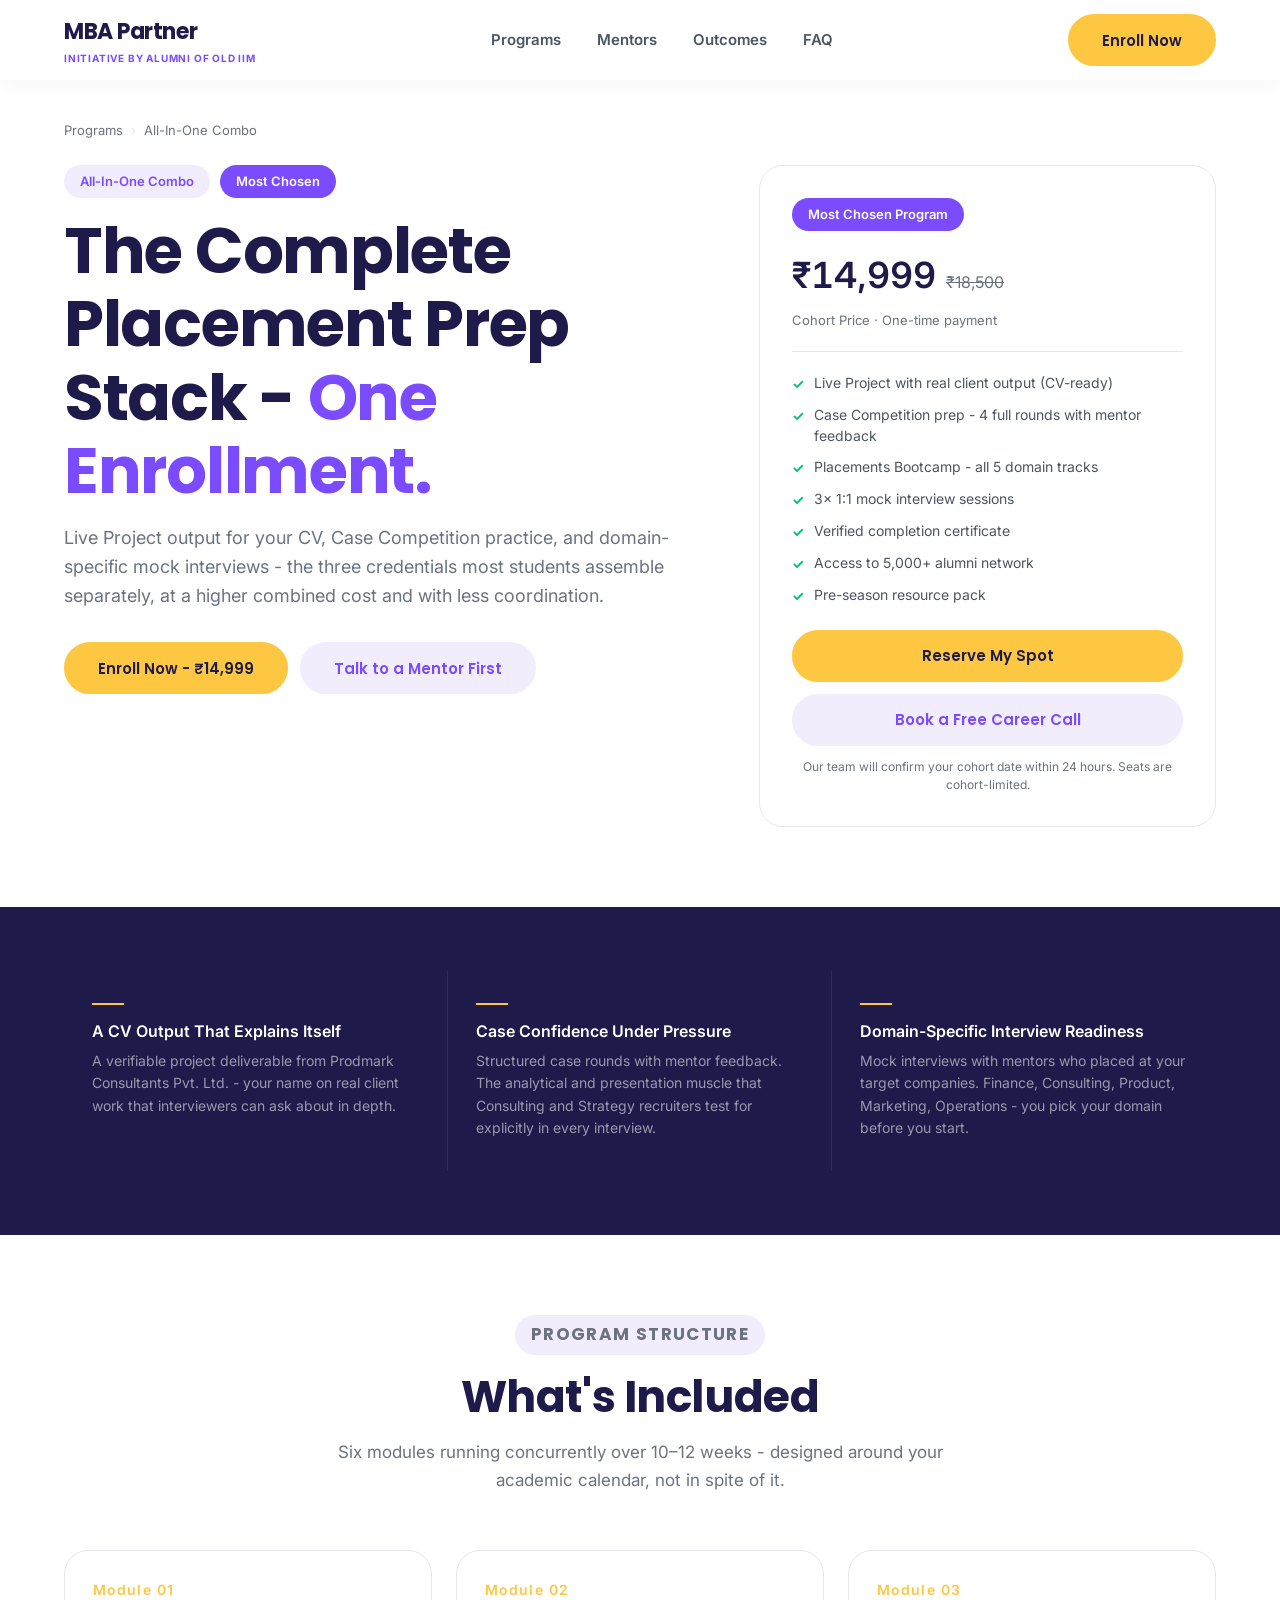
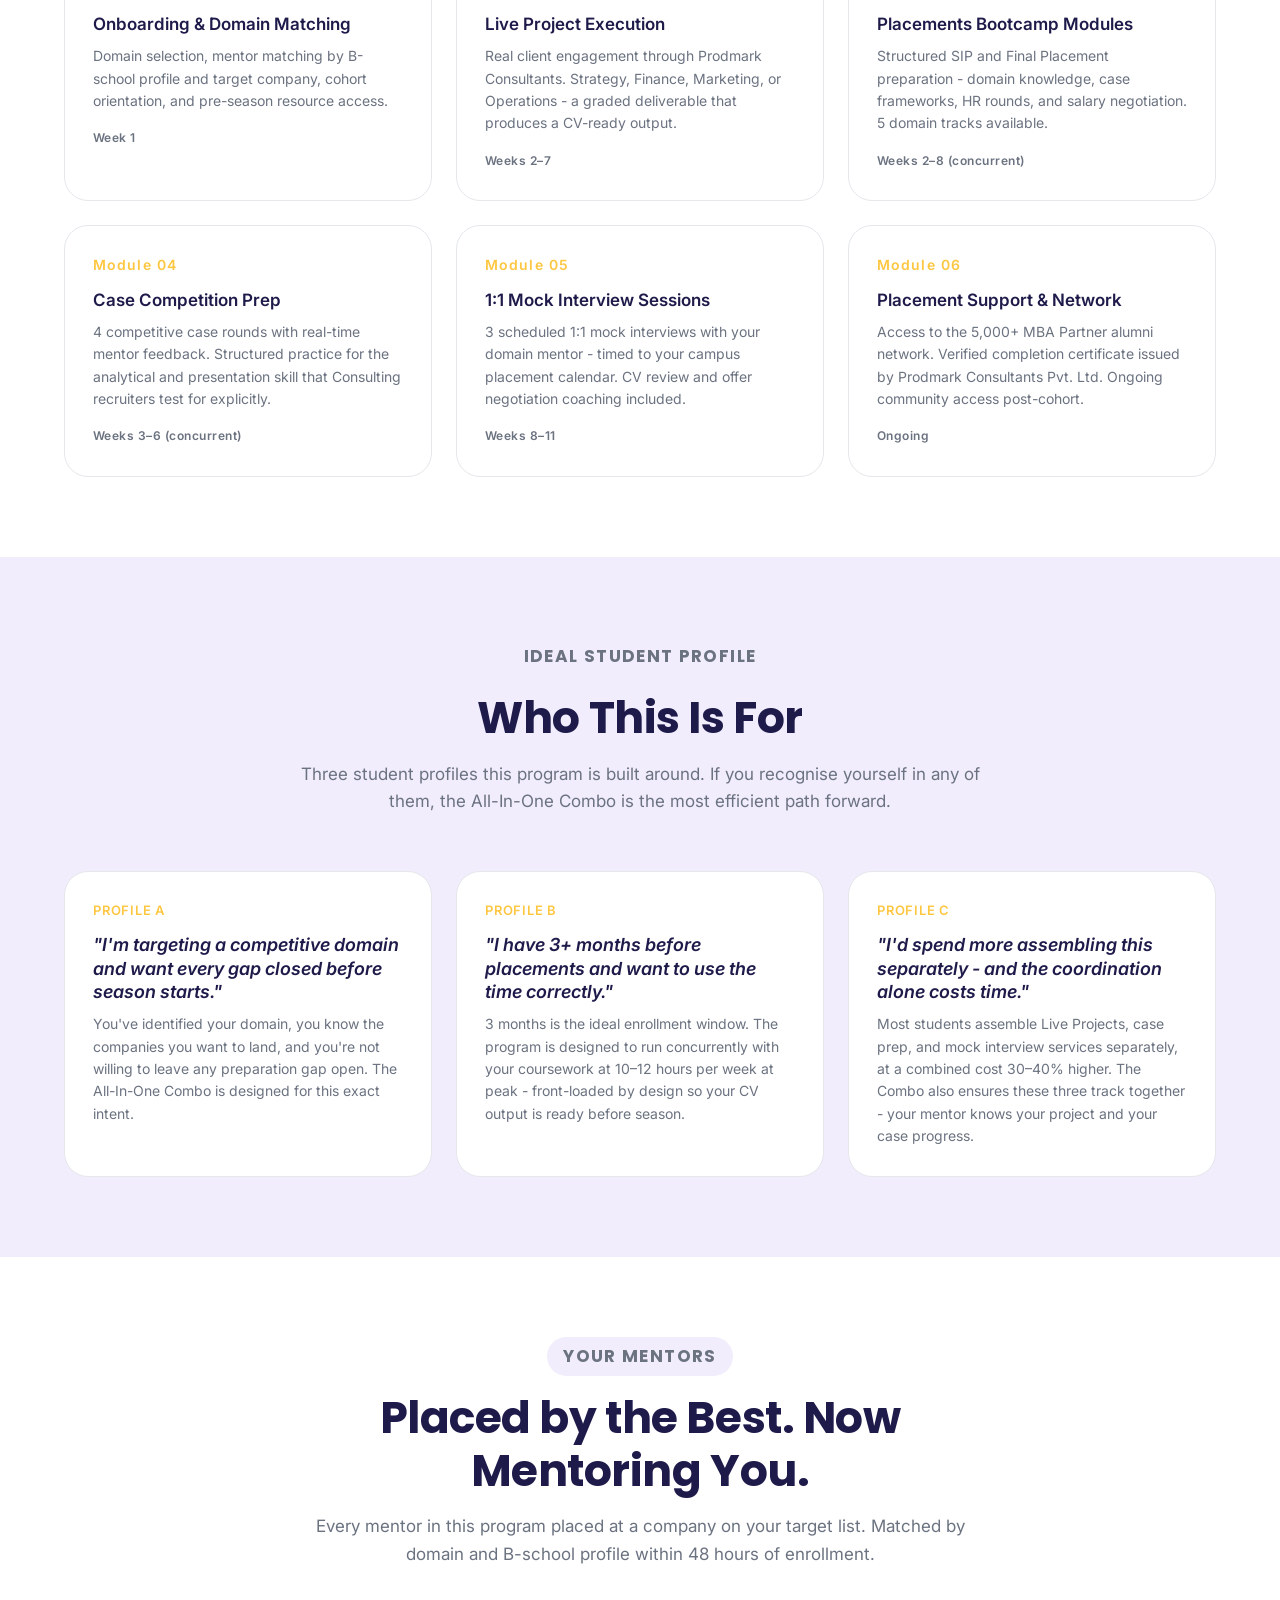
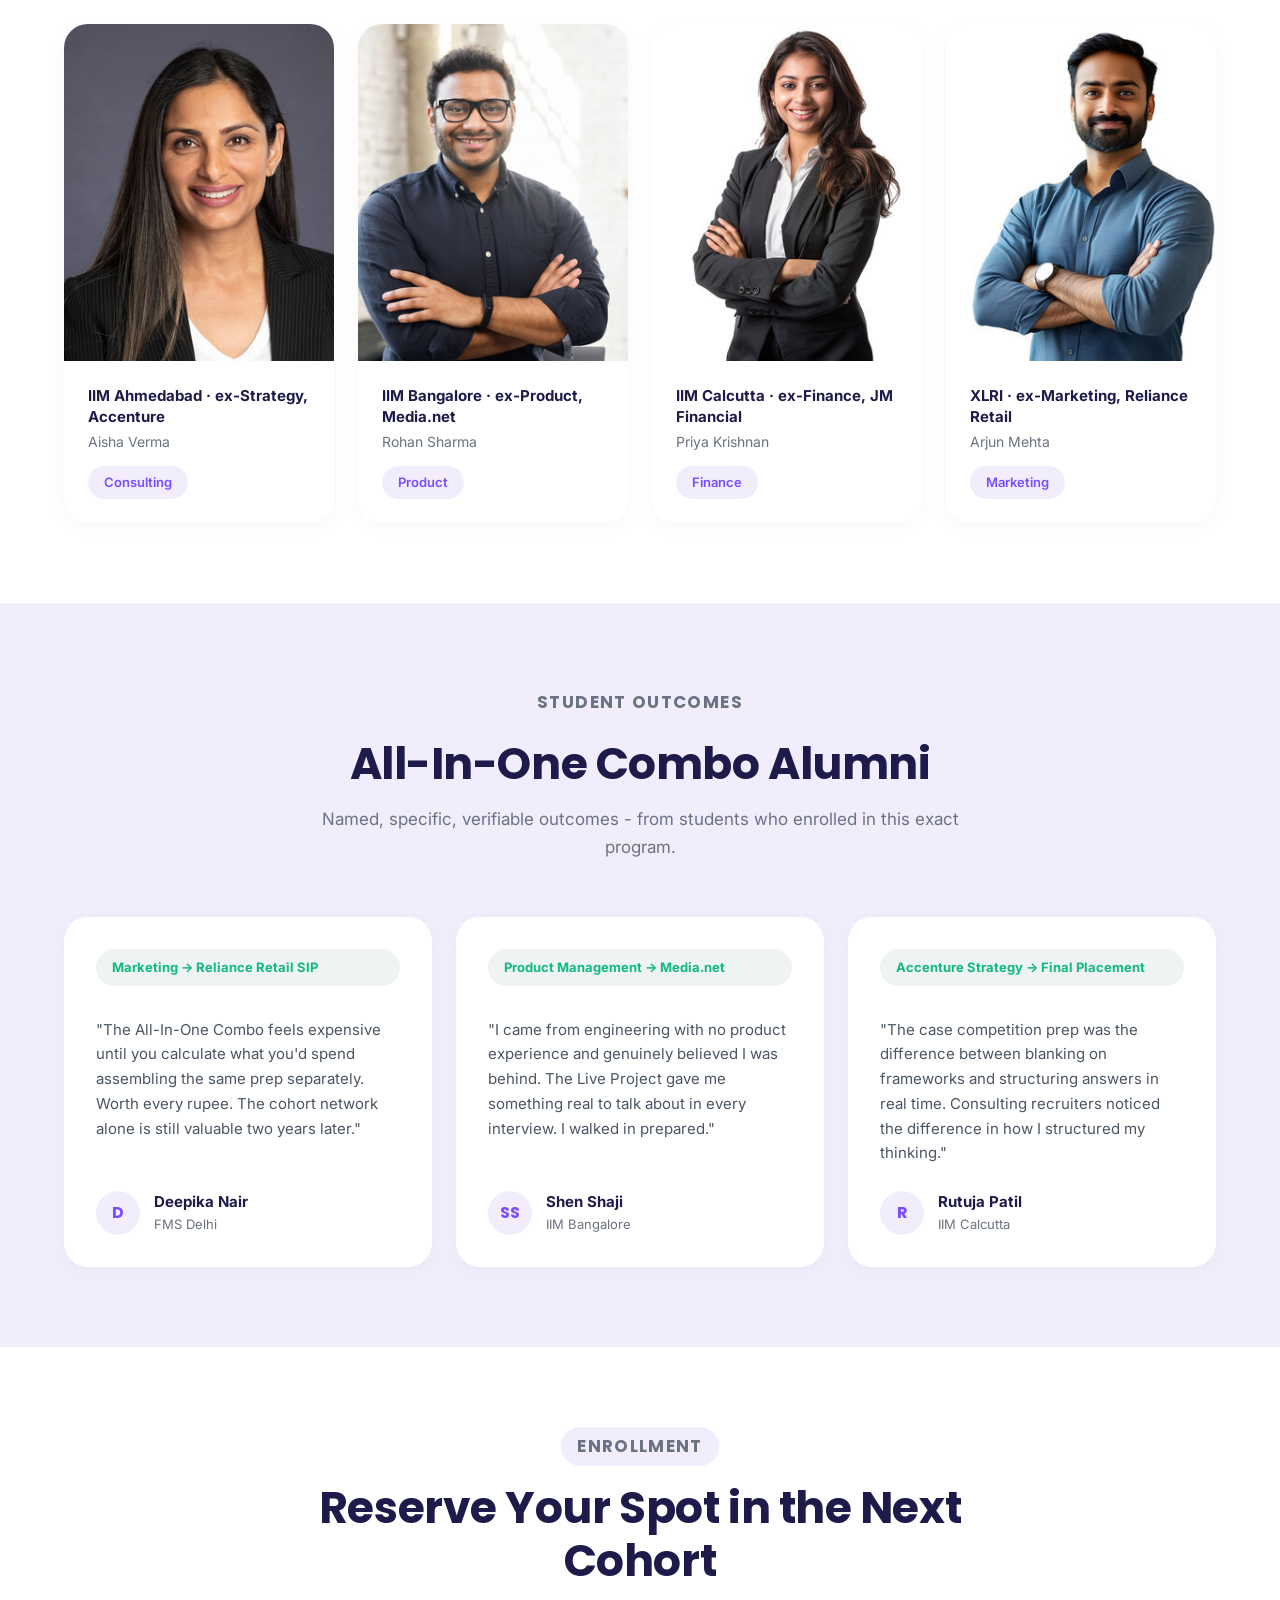
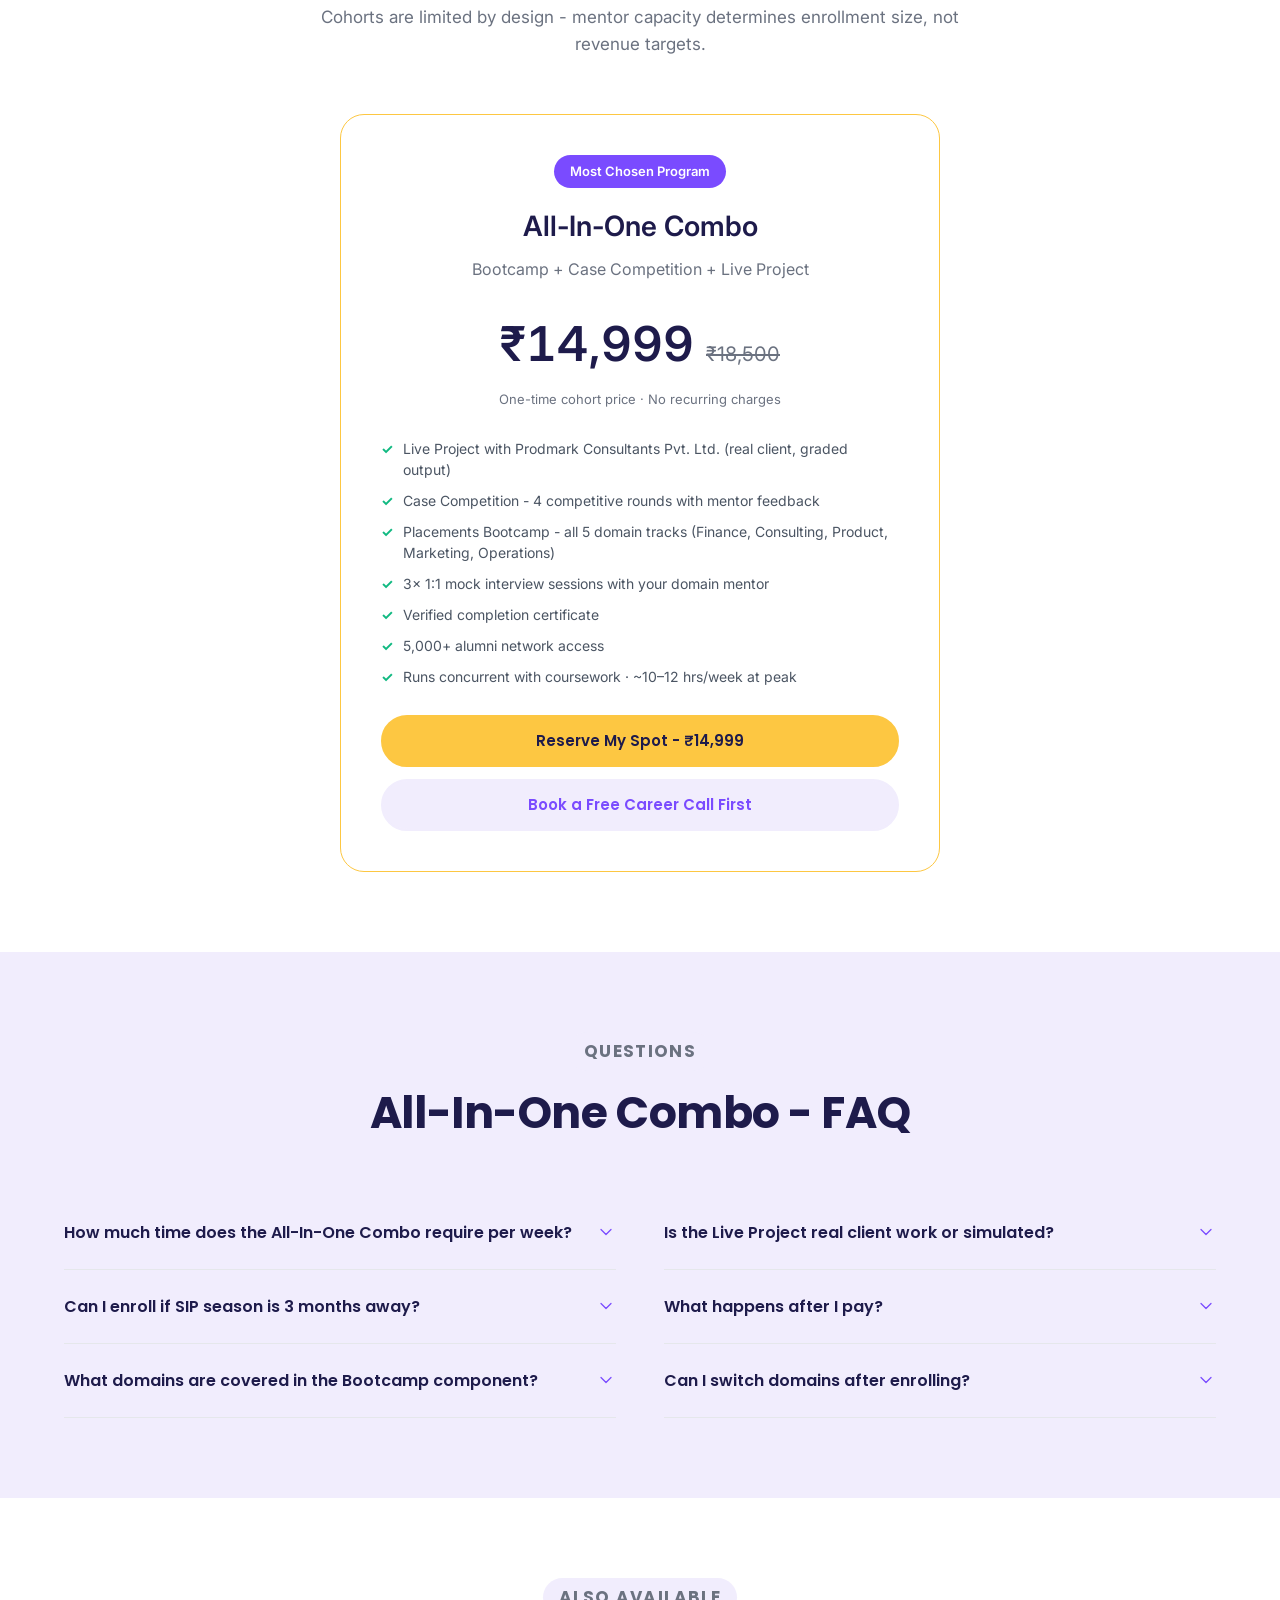
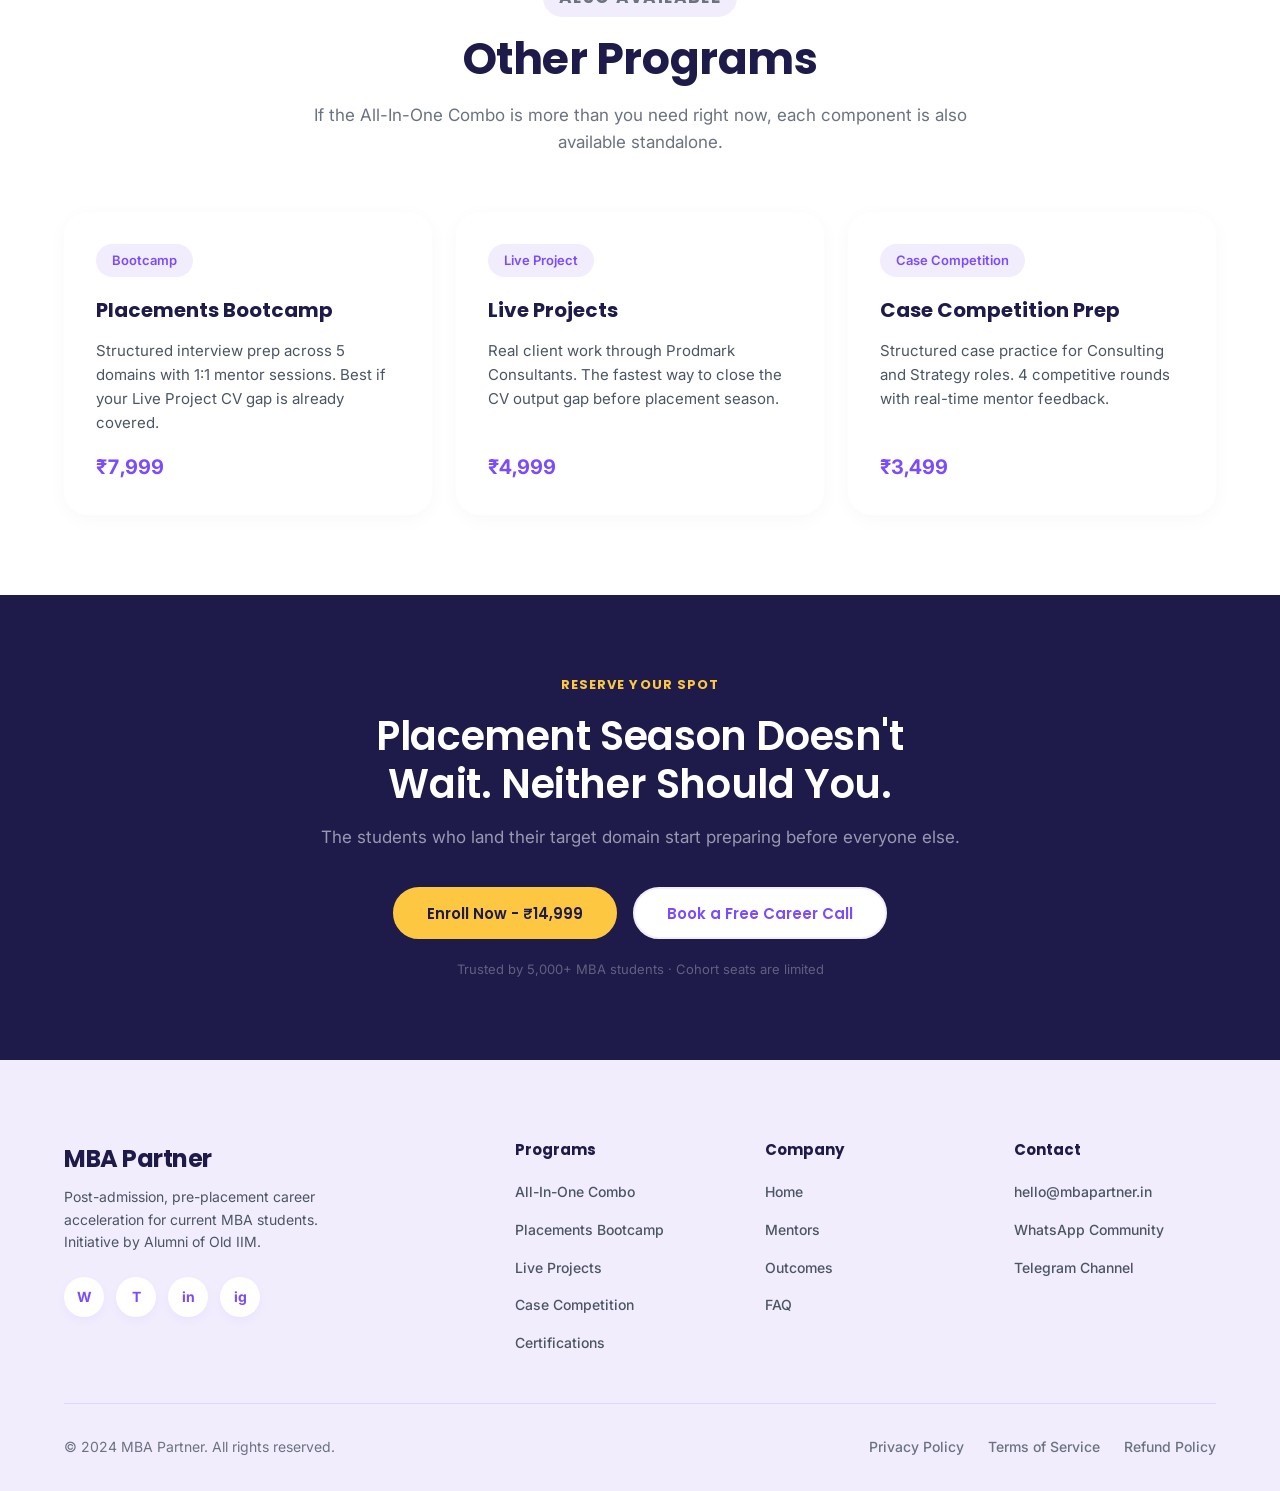
==== commit 043194e7: "chore: frontend rewire" ====
--- a/offering-all-in-one.html
+++ b/offering-all-in-one.html
@@ -3,8 +3,8 @@
 <head>
   <meta charset="UTF-8" />
   <meta name="viewport" content="width=device-width, initial-scale=1.0" />
-  <title>All-In-One Combo — MBA Partner</title>
-  <meta name="description" content="The complete MBA placement preparation stack — Live Project, Case Competition, and Placements Bootcamp in a single enrollment. The most chosen program at MBA Partner." />
+  <title>All-In-One Combo - MBA Partner</title>
+  <meta name="description" content="The complete MBA placement preparation stack - Live Project, Case Competition, and Placements Bootcamp in a single enrollment. The most chosen program at MBA Partner." />
   <link rel="preconnect" href="https://fonts.googleapis.com" />
   <link rel="preconnect" href="https://fonts.gstatic.com" crossorigin />
   <link href="https://fonts.googleapis.com/css2?family=Poppins:wght@400;500;600;700;800&family=Inter:wght@400;500;600;700&display=swap" rel="stylesheet" />
@@ -274,7 +274,7 @@
           <li><a href="index.html#testimonials">Outcomes</a></li>
           <li><a href="index.html#faq">FAQ</a></li>
         </ul>
-        <button class="btn btn-primary" onclick="openModal('All-In-One Combo — ₹14,999')" aria-haspopup="dialog">Enroll Now</button>
+        <button class="btn btn-primary" onclick="openModal('All-In-One Combo - ₹14,999')" aria-haspopup="dialog">Enroll Now</button>
         <button class="nav-mobile-toggle" id="mobile-toggle" aria-label="Open navigation menu" aria-expanded="false" aria-controls="nav-links">
           <span></span><span></span><span></span>
         </button>
@@ -298,15 +298,15 @@
               <span class="tag-category">All-In-One Combo</span>
               <span class="tag-most-chosen">Most Chosen</span>
             </div>
-            <h1 class="offering-h1" id="offering-h1">The Complete Placement Prep Stack — <span class="text-purple">One Enrollment.</span></h1>
+            <h1 class="offering-h1" id="offering-h1">The Complete Placement Prep Stack - <span class="text-purple">One Enrollment.</span></h1>
             <p class="offering-sub">
               Live Project output for your CV, Case Competition practice, and domain-specific
-              mock interviews — the three credentials most students assemble separately,
+              mock interviews - the three credentials most students assemble separately,
               at a higher combined cost and with less coordination.
             </p>
             <div class="offering-hero-ctas">
-              <button class="btn btn-primary" onclick="openModal('All-In-One Combo — ₹14,999')" aria-haspopup="dialog">Enroll Now — ₹14,999</button>
-              <button class="btn btn-secondary" onclick="openModal('Mentor Call — All-In-One Combo')" aria-haspopup="dialog">Talk to a Mentor First</button>
+              <button class="btn btn-primary" onclick="openModal('All-In-One Combo - ₹14,999')" aria-haspopup="dialog">Enroll Now - ₹14,999</button>
+              <button class="btn btn-secondary" onclick="openModal('Mentor Call - All-In-One Combo')" aria-haspopup="dialog">Talk to a Mentor First</button>
             </div>
           </div>
 
@@ -324,14 +324,14 @@
               <hr class="enroll-divider" />
               <ul class="enroll-checklist" role="list">
                 <li class="enroll-check-item">Live Project with real client output (CV-ready)</li>
-                <li class="enroll-check-item">Case Competition prep — 4 full rounds with mentor feedback</li>
-                <li class="enroll-check-item">Placements Bootcamp — all 5 domain tracks</li>
+                <li class="enroll-check-item">Case Competition prep - 4 full rounds with mentor feedback</li>
+                <li class="enroll-check-item">Placements Bootcamp - all 5 domain tracks</li>
                 <li class="enroll-check-item">3× 1:1 mock interview sessions</li>
                 <li class="enroll-check-item">Verified completion certificate</li>
                 <li class="enroll-check-item">Access to 5,000+ alumni network</li>
                 <li class="enroll-check-item">Pre-season resource pack</li>
               </ul>
-              <button class="btn btn-primary enroll-cta" onclick="openModal('All-In-One Combo — ₹14,999')" aria-haspopup="dialog">Reserve My Spot</button>
+              <button class="btn btn-primary enroll-cta" onclick="openModal('All-In-One Combo - ₹14,999')" aria-haspopup="dialog">Reserve My Spot</button>
               <button class="btn btn-secondary enroll-secondary" onclick="openModal('Free Career Call')" aria-haspopup="dialog">Book a Free Career Call</button>
               <p class="enroll-note">Our team will confirm your cohort date within 24 hours. Seats are cohort-limited.</p>
             </div>
@@ -346,7 +346,7 @@
         <div class="outcomes-grid">
           <div class="outcome-tile">
             <div class="outcome-tile-title">A CV Output That Explains Itself</div>
-            <p class="outcome-tile-desc">A verifiable project deliverable from Prodmark Consultants Pvt. Ltd. — your name on real client work that interviewers can ask about in depth.</p>
+            <p class="outcome-tile-desc">A verifiable project deliverable from Prodmark Consultants Pvt. Ltd. - your name on real client work that interviewers can ask about in depth.</p>
           </div>
           <div class="outcome-tile">
             <div class="outcome-tile-title">Case Confidence Under Pressure</div>
@@ -354,7 +354,7 @@
           </div>
           <div class="outcome-tile">
             <div class="outcome-tile-title">Domain-Specific Interview Readiness</div>
-            <p class="outcome-tile-desc">Mock interviews with mentors who placed at your target companies. Finance, Consulting, Product, Marketing, Operations — you pick your domain before you start.</p>
+            <p class="outcome-tile-desc">Mock interviews with mentors who placed at your target companies. Finance, Consulting, Product, Marketing, Operations - you pick your domain before you start.</p>
           </div>
         </div>
       </div>
@@ -366,7 +366,7 @@
         <div class="section-header">
           <p class="eyebrow">Program Structure</p>
           <h2 id="included-heading">What's Included</h2>
-          <p>Six modules running concurrently over 10–12 weeks — designed around your academic calendar, not in spite of it.</p>
+          <p>Six modules running concurrently over 10–12 weeks - designed around your academic calendar, not in spite of it.</p>
         </div>
         <div class="modules-grid">
           <div class="module-card">
@@ -378,13 +378,13 @@
           <div class="module-card">
             <div class="module-number">Module 02</div>
             <div class="module-name">Live Project Execution</div>
-            <p class="module-desc">Real client engagement through Prodmark Consultants. Strategy, Finance, Marketing, or Operations — a graded deliverable that produces a CV-ready output.</p>
+            <p class="module-desc">Real client engagement through Prodmark Consultants. Strategy, Finance, Marketing, or Operations - a graded deliverable that produces a CV-ready output.</p>
             <span class="module-duration">Weeks 2–7</span>
           </div>
           <div class="module-card">
             <div class="module-number">Module 03</div>
             <div class="module-name">Placements Bootcamp Modules</div>
-            <p class="module-desc">Structured SIP and Final Placement preparation — domain knowledge, case frameworks, HR rounds, and salary negotiation. 5 domain tracks available.</p>
+            <p class="module-desc">Structured SIP and Final Placement preparation - domain knowledge, case frameworks, HR rounds, and salary negotiation. 5 domain tracks available.</p>
             <span class="module-duration">Weeks 2–8 (concurrent)</span>
           </div>
           <div class="module-card">
@@ -396,7 +396,7 @@
           <div class="module-card">
             <div class="module-number">Module 05</div>
             <div class="module-name">1:1 Mock Interview Sessions</div>
-            <p class="module-desc">3 scheduled 1:1 mock interviews with your domain mentor — timed to your campus placement calendar. CV review and offer negotiation coaching included.</p>
+            <p class="module-desc">3 scheduled 1:1 mock interviews with your domain mentor - timed to your campus placement calendar. CV review and offer negotiation coaching included.</p>
             <span class="module-duration">Weeks 8–11</span>
           </div>
           <div class="module-card">
@@ -426,12 +426,12 @@
           <div class="ideal-card">
             <div class="ideal-label">Profile B</div>
             <div class="ideal-statement">"I have 3+ months before placements and want to use the time correctly."</div>
-            <p class="ideal-desc">3 months is the ideal enrollment window. The program is designed to run concurrently with your coursework at 10–12 hours per week at peak — front-loaded by design so your CV output is ready before season.</p>
+            <p class="ideal-desc">3 months is the ideal enrollment window. The program is designed to run concurrently with your coursework at 10–12 hours per week at peak - front-loaded by design so your CV output is ready before season.</p>
           </div>
           <div class="ideal-card">
             <div class="ideal-label">Profile C</div>
-            <div class="ideal-statement">"I'd spend more assembling this separately — and the coordination alone costs time."</div>
-            <p class="ideal-desc">Most students assemble Live Projects, case prep, and mock interview services separately, at a combined cost 30–40% higher. The Combo also ensures these three track together — your mentor knows your project and your case progress.</p>
+            <div class="ideal-statement">"I'd spend more assembling this separately - and the coordination alone costs time."</div>
+            <p class="ideal-desc">Most students assemble Live Projects, case prep, and mock interview services separately, at a combined cost 30–40% higher. The Combo also ensures these three track together - your mentor knows your project and your case progress.</p>
           </div>
         </div>
       </div>
@@ -447,7 +447,7 @@
         </div>
         <div class="mentors-grid">
           <article class="mentor-card">
-            <div class="mentor-photo"><div class="mentor-photo-placeholder" aria-hidden="true"><div class="mentor-avatar">AV</div></div></div>
+            <div class="mentor-photo"><img src="aisha.jpg" alt="Aisha Verma"></div>
             <div class="mentor-info">
               <div class="mentor-credential">IIM Ahmedabad · ex-Strategy, Accenture</div>
               <div class="mentor-name">Aisha Verma</div>
@@ -455,7 +455,7 @@
             </div>
           </article>
           <article class="mentor-card">
-            <div class="mentor-photo"><div class="mentor-photo-placeholder" aria-hidden="true"><div class="mentor-avatar">RS</div></div></div>
+            <div class="mentor-photo"><img src="rohan.jpg" alt="Rohan Sharma"></div>
             <div class="mentor-info">
               <div class="mentor-credential">IIM Bangalore · ex-Product, Media.net</div>
               <div class="mentor-name">Rohan Sharma</div>
@@ -463,7 +463,7 @@
             </div>
           </article>
           <article class="mentor-card">
-            <div class="mentor-photo"><div class="mentor-photo-placeholder" aria-hidden="true"><div class="mentor-avatar">PK</div></div></div>
+            <div class="mentor-photo"><img src="Priya.jpg" alt="Priya Krishnan"></div>
             <div class="mentor-info">
               <div class="mentor-credential">IIM Calcutta · ex-Finance, JM Financial</div>
               <div class="mentor-name">Priya Krishnan</div>
@@ -471,7 +471,7 @@
             </div>
           </article>
           <article class="mentor-card">
-            <div class="mentor-photo"><div class="mentor-photo-placeholder" aria-hidden="true"><div class="mentor-avatar">AM</div></div></div>
+            <div class="mentor-photo"><img src="arjun.jpg" alt="Arjun Mehta"></div>
             <div class="mentor-info">
               <div class="mentor-credential">XLRI · ex-Marketing, Reliance Retail</div>
               <div class="mentor-name">Arjun Mehta</div>
@@ -488,7 +488,7 @@
         <div class="section-header">
           <p class="eyebrow">Student Outcomes</p>
           <h2 id="testimonials-detail-heading">All-In-One Combo Alumni</h2>
-          <p>Named, specific, verifiable outcomes — from students who enrolled in this exact program.</p>
+          <p>Named, specific, verifiable outcomes - from students who enrolled in this exact program.</p>
         </div>
         <div class="testimonials-grid">
           <article class="testimonial-card">
@@ -525,7 +525,7 @@
         <div class="section-header">
           <p class="eyebrow">Enrollment</p>
           <h2 id="pricing-heading">Reserve Your Spot in the Next Cohort</h2>
-          <p>Cohorts are limited by design — mentor capacity determines enrollment size, not revenue targets.</p>
+          <p>Cohorts are limited by design - mentor capacity determines enrollment size, not revenue targets.</p>
         </div>
         <div class="pricing-card flagship">
           <span class="tag-most-chosen" style="margin-bottom:16px;display:inline-block">Most Chosen Program</span>
@@ -538,15 +538,15 @@
           <p class="pricing-label">One-time cohort price · No recurring charges</p>
           <ul class="pricing-features" role="list">
             <li class="pricing-feature-item">Live Project with Prodmark Consultants Pvt. Ltd. (real client, graded output)</li>
-            <li class="pricing-feature-item">Case Competition — 4 competitive rounds with mentor feedback</li>
-            <li class="pricing-feature-item">Placements Bootcamp — all 5 domain tracks (Finance, Consulting, Product, Marketing, Operations)</li>
+            <li class="pricing-feature-item">Case Competition - 4 competitive rounds with mentor feedback</li>
+            <li class="pricing-feature-item">Placements Bootcamp - all 5 domain tracks (Finance, Consulting, Product, Marketing, Operations)</li>
             <li class="pricing-feature-item">3× 1:1 mock interview sessions with your domain mentor</li>
             <li class="pricing-feature-item">Verified completion certificate</li>
             <li class="pricing-feature-item">5,000+ alumni network access</li>
             <li class="pricing-feature-item">Runs concurrent with coursework · ~10–12 hrs/week at peak</li>
           </ul>
           <div class="pricing-cta-row">
-            <button class="btn btn-primary" onclick="openModal('All-In-One Combo — ₹14,999')" style="width:100%" aria-haspopup="dialog">Reserve My Spot — ₹14,999</button>
+            <button class="btn btn-primary" onclick="openModal('All-In-One Combo - ₹14,999')" style="width:100%" aria-haspopup="dialog">Reserve My Spot - ₹14,999</button>
             <button class="btn btn-secondary" onclick="openModal('Free Career Call')" style="width:100%" aria-haspopup="dialog">Book a Free Career Call First</button>
           </div>
         </div>
@@ -558,7 +558,7 @@
       <div class="container">
         <div class="section-header">
           <p class="eyebrow">Questions</p>
-          <h2 id="faq-detail-heading">All-In-One Combo — FAQ</h2>
+          <h2 id="faq-detail-heading">All-In-One Combo - FAQ</h2>
         </div>
         <div class="faq-grid">
           <div class="faq-col">
@@ -567,14 +567,14 @@
                 How much time does the All-In-One Combo require per week?
                 <svg class="faq-chevron" viewBox="0 0 24 24" fill="none" stroke="currentColor" stroke-width="1.5" stroke-linecap="round" stroke-linejoin="round" aria-hidden="true"><polyline points="6 9 12 15 18 9"/></svg>
               </button>
-              <div class="faq-answer">At peak (weeks 3–7), expect 10–12 hours per week. The three components are designed to run concurrently, not consecutively — so you're not doing 36 weeks of prep. Bootcamp sessions are scheduled for evenings and weekends around your academic calendar.</div>
+              <div class="faq-answer">At peak (weeks 3–7), expect 10–12 hours per week. The three components are designed to run concurrently, not consecutively - so you're not doing 36 weeks of prep. Bootcamp sessions are scheduled for evenings and weekends around your academic calendar.</div>
             </div>
             <div class="faq-item">
               <button class="faq-question" aria-expanded="false">
                 Can I enroll if SIP season is 3 months away?
                 <svg class="faq-chevron" viewBox="0 0 24 24" fill="none" stroke="currentColor" stroke-width="1.5" stroke-linecap="round" stroke-linejoin="round" aria-hidden="true"><polyline points="6 9 12 15 18 9"/></svg>
               </button>
-              <div class="faq-answer">3 months is the ideal window. It allows the Live Project to complete and be written up on your CV before campus season, and leaves 4–6 weeks for focused mock interview prep. Enrolling at under 6 weeks compresses the Live Project significantly — we'd recommend the standalone Bootcamp in that scenario.</div>
+              <div class="faq-answer">3 months is the ideal window. It allows the Live Project to complete and be written up on your CV before campus season, and leaves 4–6 weeks for focused mock interview prep. Enrolling at under 6 weeks compresses the Live Project significantly - we'd recommend the standalone Bootcamp in that scenario.</div>
             </div>
             <div class="faq-item">
               <button class="faq-question" aria-expanded="false">
@@ -590,7 +590,7 @@
                 Is the Live Project real client work or simulated?
                 <svg class="faq-chevron" viewBox="0 0 24 24" fill="none" stroke="currentColor" stroke-width="1.5" stroke-linecap="round" stroke-linejoin="round" aria-hidden="true"><polyline points="6 9 12 15 18 9"/></svg>
               </button>
-              <div class="faq-answer">Real. Projects are executed through Prodmark Consultants Pvt. Ltd., an actual consulting entity. The deliverable is graded and the engagement is verifiable — not a simulated case study. This is what allows you to present it as work experience rather than coursework.</div>
+              <div class="faq-answer">Real. Projects are executed through Prodmark Consultants Pvt. Ltd., an actual consulting entity. The deliverable is graded and the engagement is verifiable - not a simulated case study. This is what allows you to present it as work experience rather than coursework.</div>
             </div>
             <div class="faq-item">
               <button class="faq-question" aria-expanded="false">
@@ -604,7 +604,7 @@
                 Can I switch domains after enrolling?
                 <svg class="faq-chevron" viewBox="0 0 24 24" fill="none" stroke="currentColor" stroke-width="1.5" stroke-linecap="round" stroke-linejoin="round" aria-hidden="true"><polyline points="6 9 12 15 18 9"/></svg>
               </button>
-              <div class="faq-answer">Domain selection is confirmed at enrollment because mentor matching and project allocation are immediate. If your placement strategy shifts before the cohort starts, contact us directly — switches are handled case by case within the first 72 hours of enrollment.</div>
+              <div class="faq-answer">Domain selection is confirmed at enrollment because mentor matching and project allocation are immediate. If your placement strategy shifts before the cohort starts, contact us directly - switches are handled case by case within the first 72 hours of enrollment.</div>
             </div>
           </div>
         </div>
@@ -649,7 +649,7 @@
         <h2 id="final-cta-h" style="font-size:clamp(28px,4vw,40px);font-weight:600;color:var(--white);margin:16px auto 16px;max-width:560px;line-height:1.2">Placement Season Doesn't Wait. Neither Should You.</h2>
         <p style="font-size:17px;color:rgba(255,255,255,0.55);margin-bottom:36px">The students who land their target domain start preparing before everyone else.</p>
         <div style="display:flex;justify-content:center;gap:16px;flex-wrap:wrap;">
-          <button class="btn btn-primary" onclick="openModal('All-In-One Combo — ₹14,999')" aria-haspopup="dialog">Enroll Now — ₹14,999</button>
+          <button class="btn btn-primary" onclick="openModal('All-In-One Combo - ₹14,999')" aria-haspopup="dialog">Enroll Now - ₹14,999</button>
           <button class="btn btn-secondary-light" onclick="openModal('Free Career Call')" aria-haspopup="dialog">Book a Free Career Call</button>
         </div>
         <p style="margin-top:20px;font-size:13px;color:rgba(255,255,255,0.3)">Trusted by 5,000+ MBA students · Cohort seats are limited</p>
@@ -713,7 +713,7 @@
 
   <!-- MOBILE CTA -->
   <div id="mobile-cta-bar" aria-label="Persistent enroll button" role="complementary">
-    <button class="btn btn-primary" onclick="openModal('All-In-One Combo — ₹14,999')" style="width:100%">Enroll Now — ₹14,999</button>
+    <button class="btn btn-primary" onclick="openModal('All-In-One Combo - ₹14,999')" style="width:100%">Enroll Now - ₹14,999</button>
   </div>
 
   <!-- ENROLLMENT MODAL -->
--- a/shared.css
+++ b/shared.css
@@ -15,6 +15,7 @@
   --slate:        #6B7280; /* text-light */
   
   --bg-main:      #FFFFFF;
+  --white:        #FFFFFF;
   --bg-panel:     #F1EDFD; /* Light lavender */
   --hairline:     #E5E7EB;
 
@@ -139,7 +140,7 @@
 .btn-secondary-light {
   background: var(--white);
   color: var(--purple);
-  border: 2px solid var(--white);
+  border: 2px solid var(--purple-light);
 }
 .btn-secondary-light:hover { 
   background: var(--purple-light); 
@@ -270,7 +271,8 @@
   position: fixed;
   top: 0; left: 0; right: 0;
   z-index: 100;
-  background: transparent;
+  background: var(--bg-main);
+  box-shadow: 0 1px 0 var(--hairline);
   transition: background 200ms ease, box-shadow 200ms ease;
 }
 #nav.scrolled {
@@ -364,6 +366,11 @@
   align-items: center;
   justify-content: center;
 }
+.mentor-photo img {
+  width: 100%;
+  height: 100%;
+  object-fit: cover;
+}
 .mentor-photo-placeholder {
   width: 100%;
   height: 100%;
@@ -411,9 +418,11 @@
   box-shadow: var(--shadow-card);
   border-radius: var(--radius-card);
   padding: 32px;
+  display: flex;
+  flex-direction: column;
 }
 .testimonial-quote { font-size: 15px; color: var(--navy-body); line-height: 1.65; margin: 16px 0 24px; }
-.testimonial-author { display: flex; align-items: center; gap: 14px; }
+.testimonial-author { display: flex; align-items: center; gap: 14px; margin-top: auto; }
 .testimonial-avatar {
   width: 44px;
   height: 44px;
@@ -567,8 +576,8 @@
   background: var(--bg-main);
   border-radius: var(--radius-card);
   width: 100%;
-  max-width: 520px;
-  padding: 40px;
+  max-width: 440px;
+  padding: 32px;
   position: relative;
   transform: translateY(20px);
   transition: transform 300ms cubic-bezier(0.16, 1, 0.3, 1);
@@ -598,19 +607,19 @@
 .modal-eyebrow { margin-bottom: 8px; display: inline-block; background: var(--purple-light); padding: 4px 12px; border-radius: var(--radius-tag); }
 .modal-title {
   font-family: 'Poppins', sans-serif;
-  font-size: 28px;
+  font-size: 24px;
   font-weight: 700;
   color: var(--navy);
   margin-bottom: 8px;
   line-height: 1.2;
 }
 .modal-offering-name {
-  font-size: 15px;
-  color: var(--purple);
-  font-weight: 600;
-  margin-bottom: 28px;
-}
-.modal-form { display: flex; flex-direction: column; gap: 16px; }
+  font-size: 14px;
+  color: var(--purple);
+  font-weight: 600;
+  margin-bottom: 20px;
+}
+.modal-form { display: flex; flex-direction: column; gap: 12px; }
 .form-group { display: flex; flex-direction: column; gap: 8px; }
 .form-label {
   font-size: 14px;
@@ -619,10 +628,10 @@
 }
 .form-input,
 .form-select {
-  height: 48px;
+  height: 40px;
   padding: 0 16px;
   border: 2px solid var(--hairline);
-  border-radius: 12px;
+  border-radius: 8px;
   font-family: inherit;
   font-size: 15px;
   color: var(--navy);
@@ -638,7 +647,7 @@
 }
 .form-input::placeholder { color: var(--slate); font-weight: 400; }
 .modal-submit {
-  height: 52px;
+  height: 44px;
   background: var(--yellow);
   color: var(--navy);
   border: none;
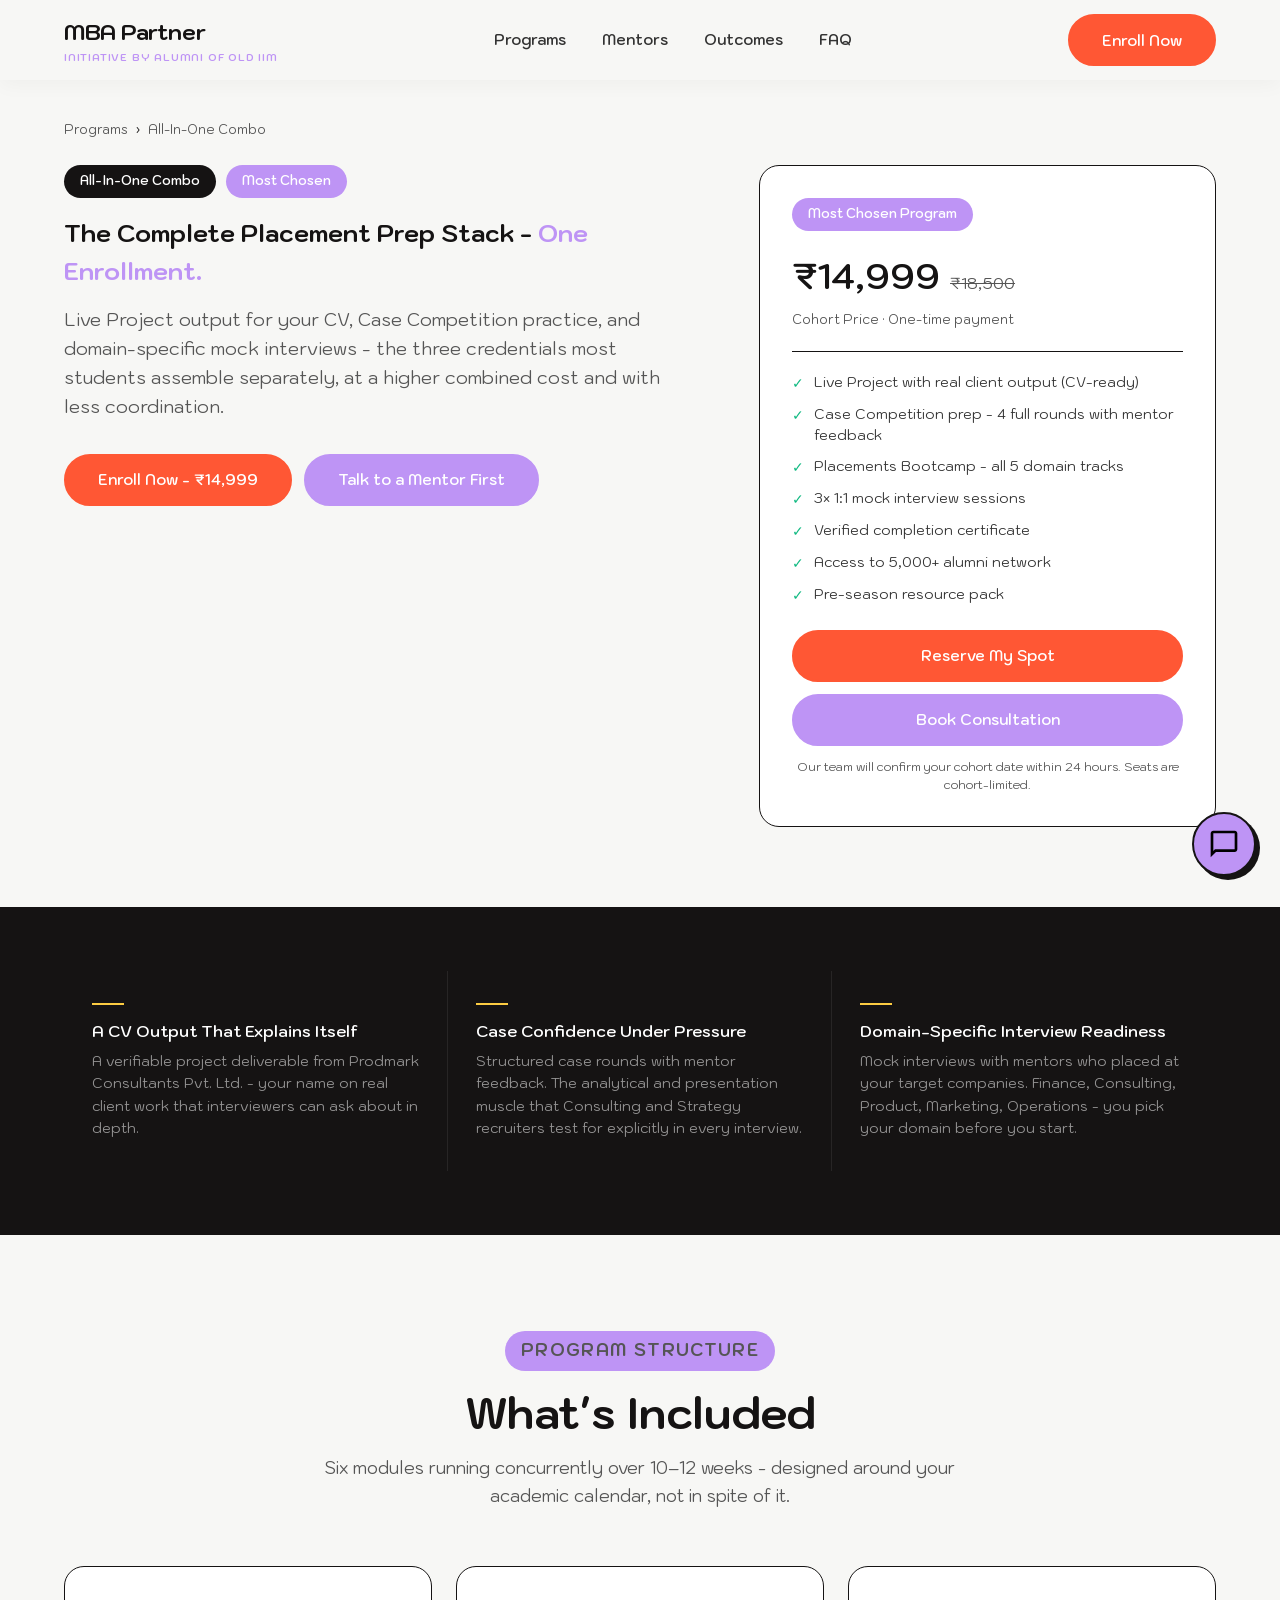
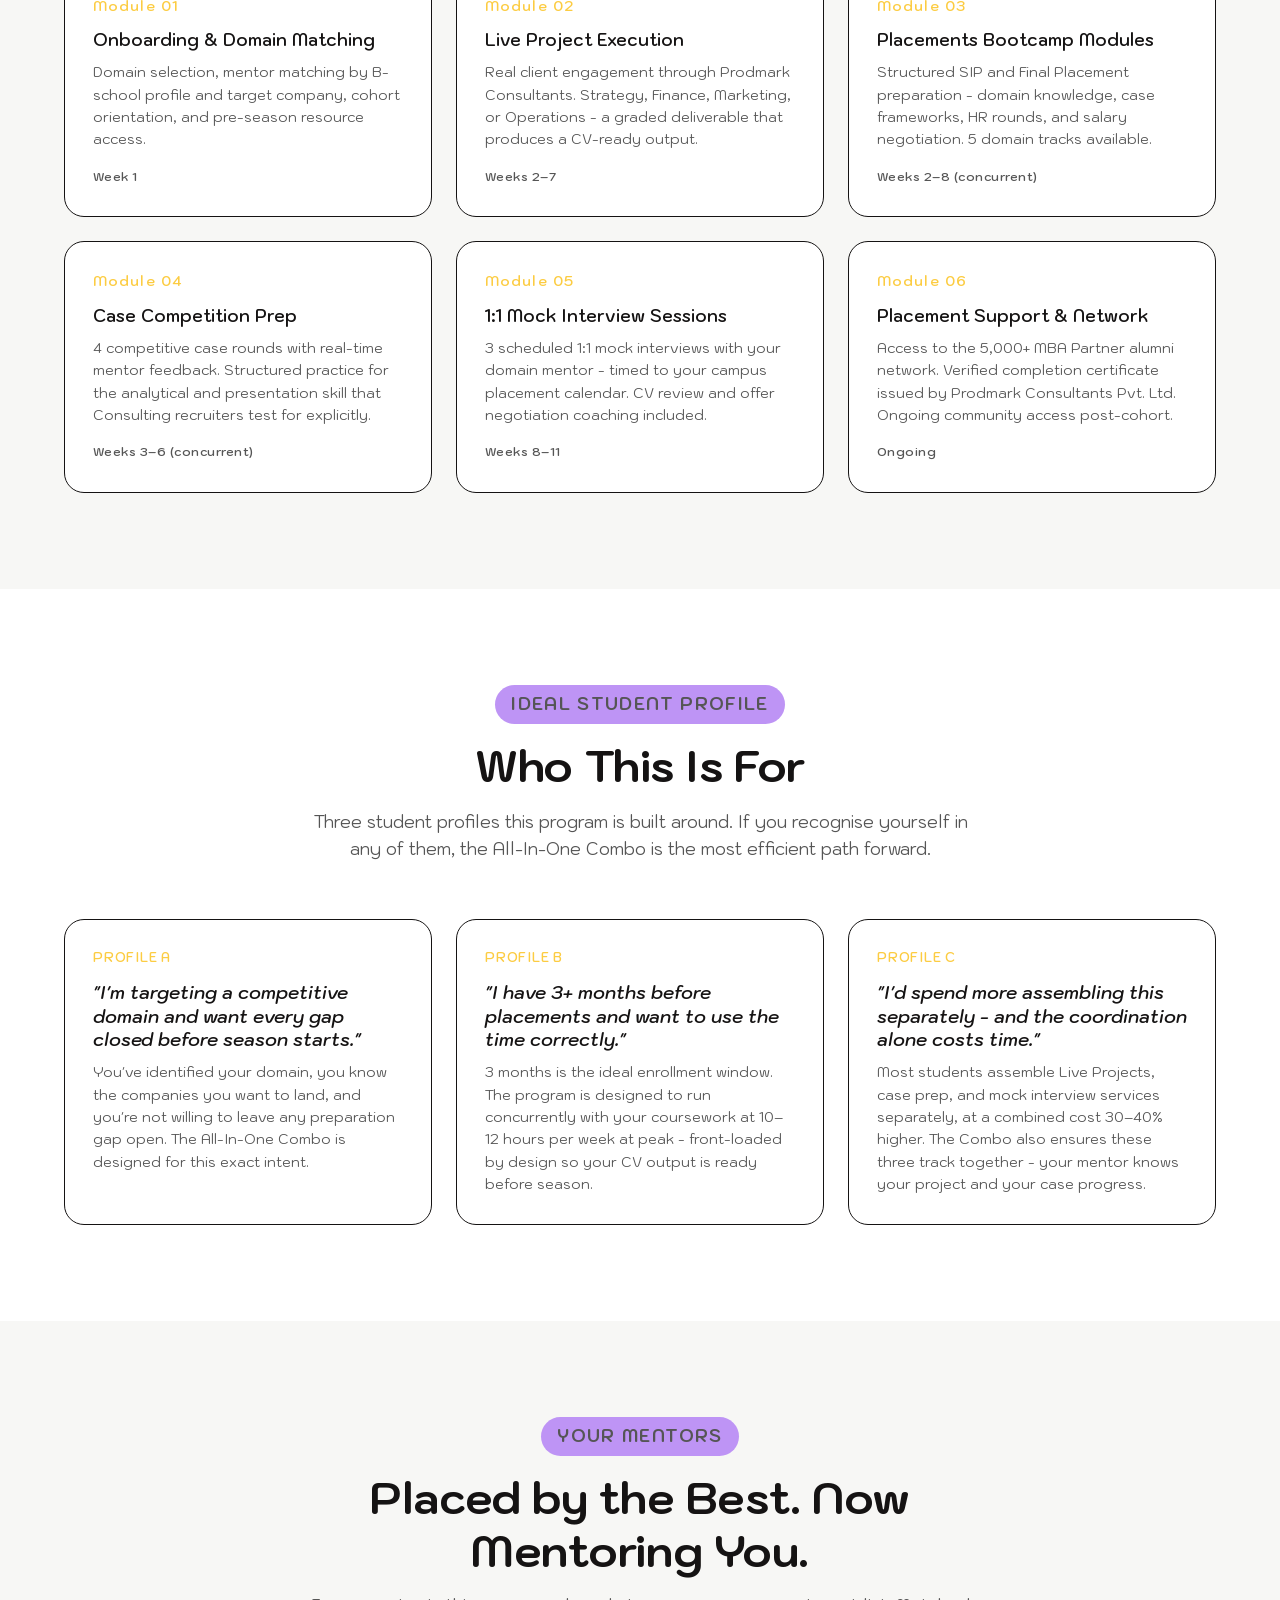
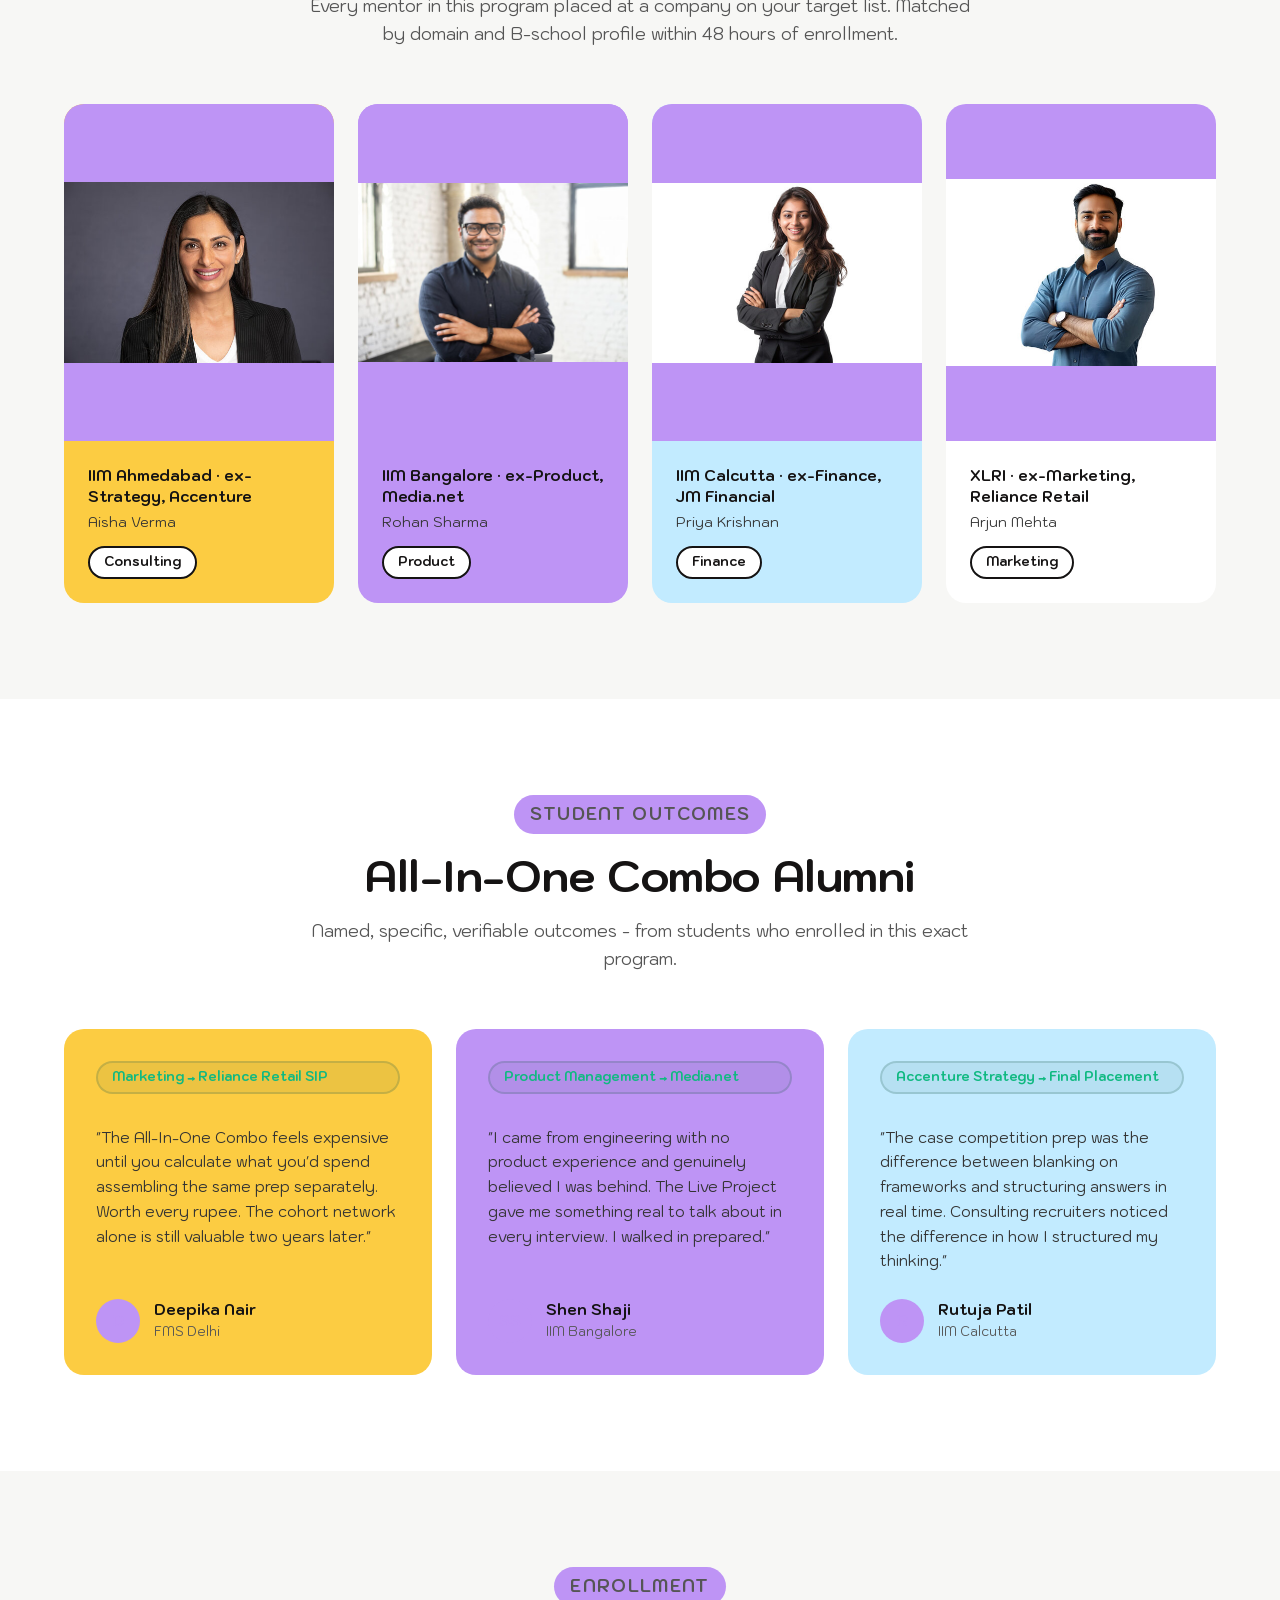
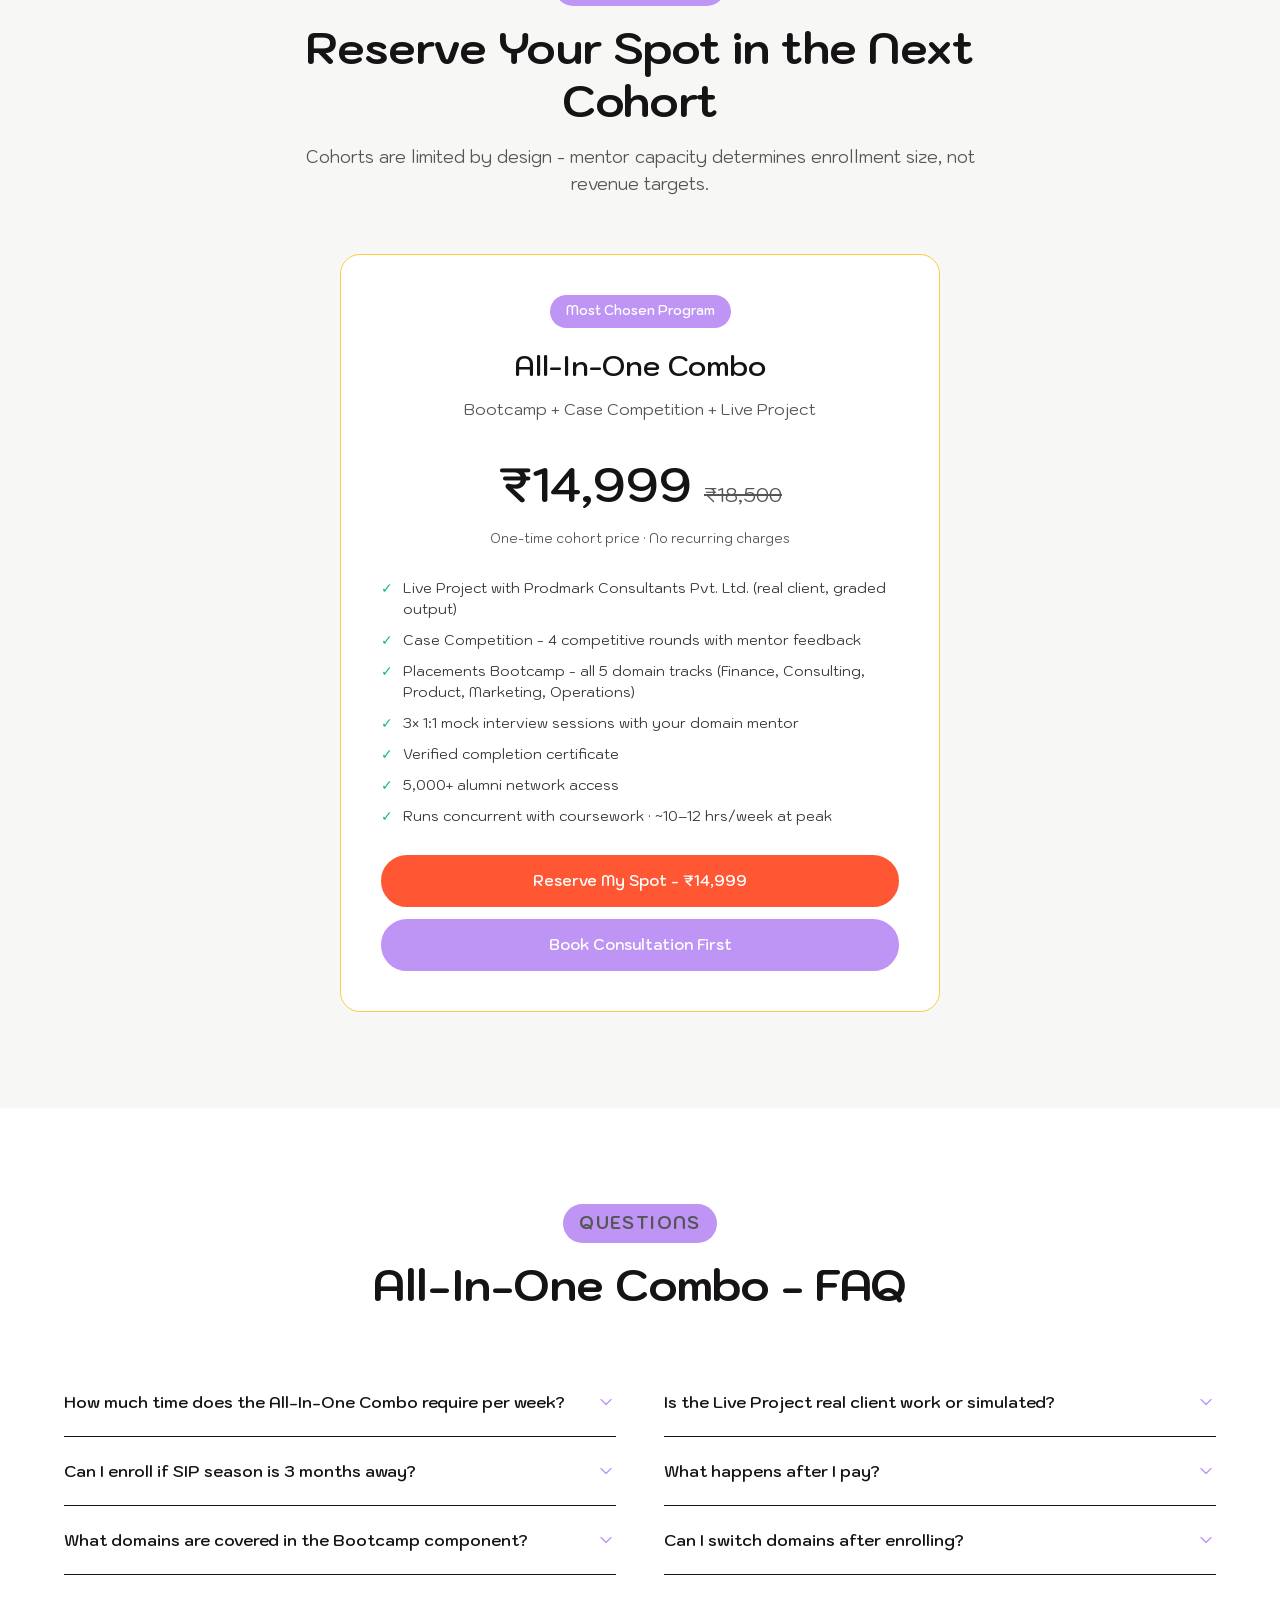
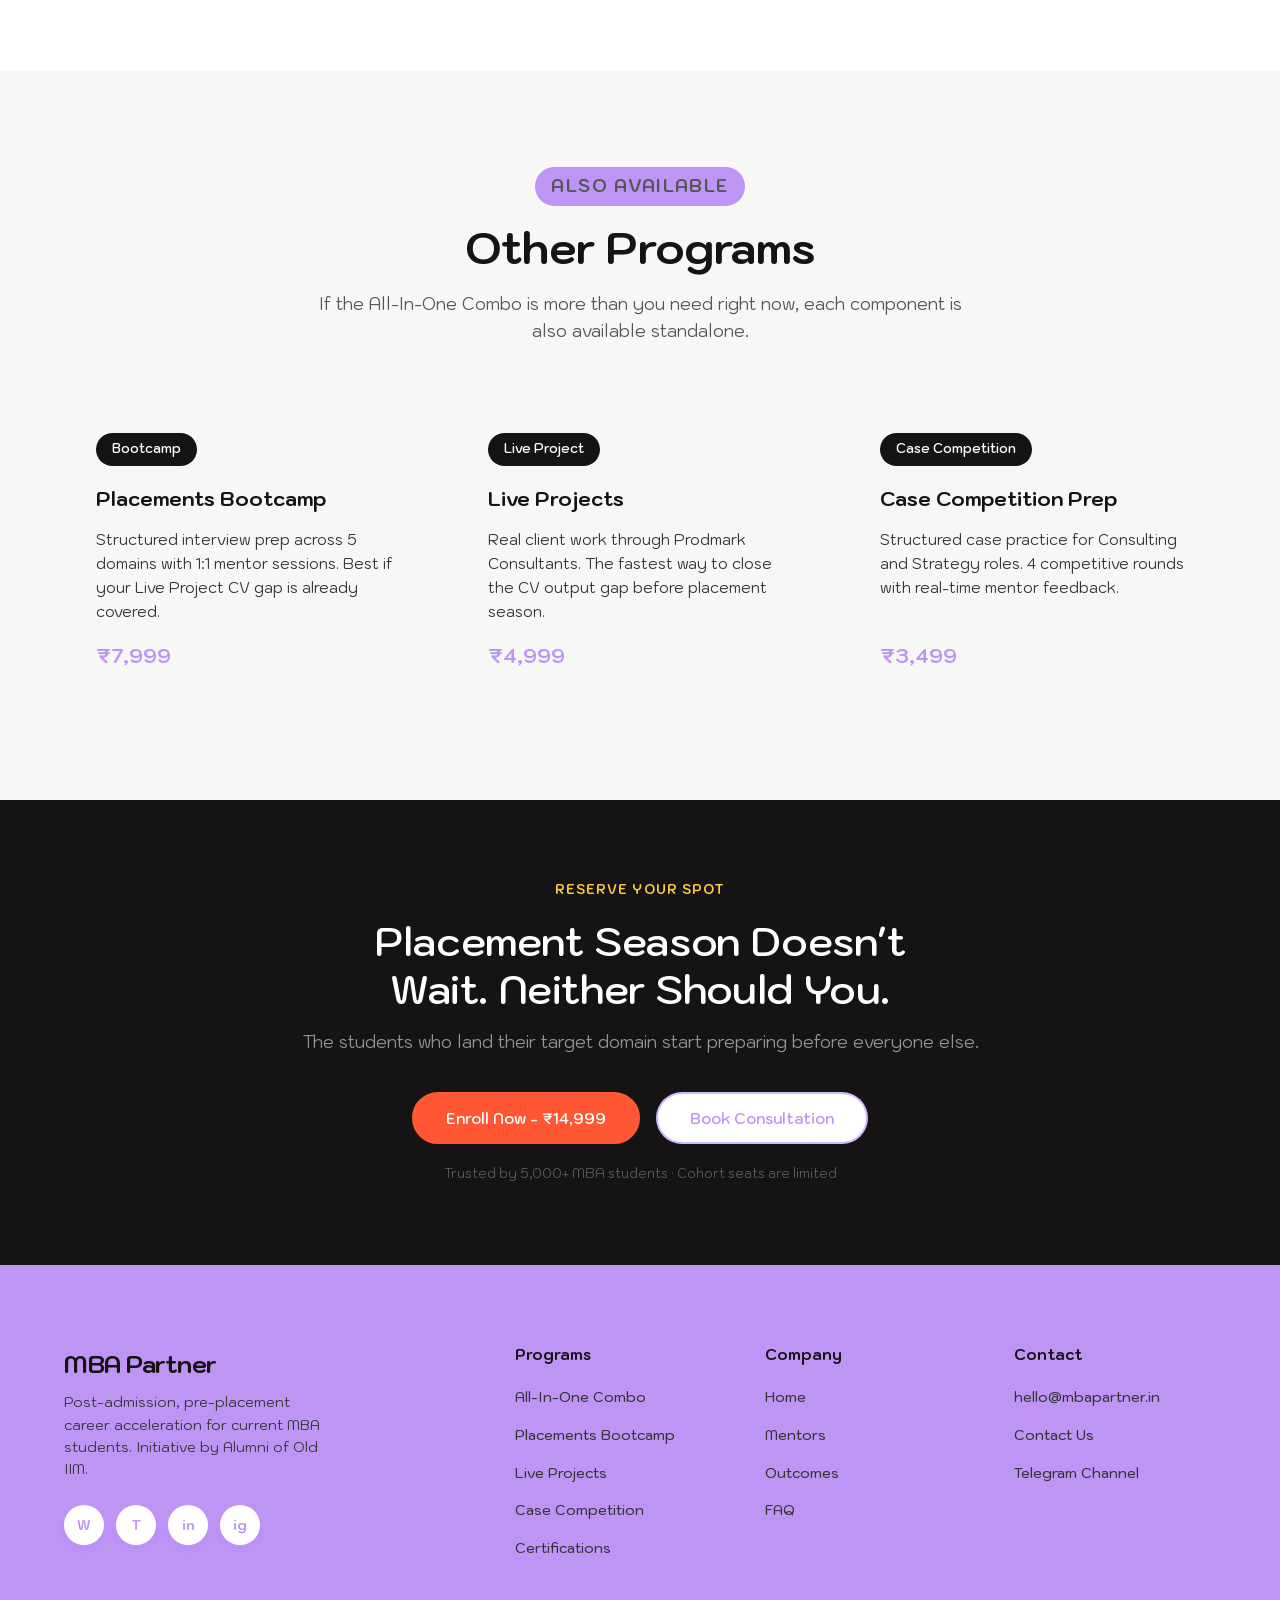
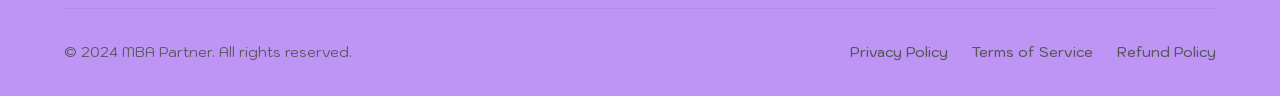
==== commit aed03f0a: "Fix UI layout gaps, align buttons, and update typography/spacing" ====
--- a/offering-all-in-one.html
+++ b/offering-all-in-one.html
@@ -7,7 +7,7 @@
   <meta name="description" content="The complete MBA placement preparation stack - Live Project, Case Competition, and Placements Bootcamp in a single enrollment. The most chosen program at MBA Partner." />
   <link rel="preconnect" href="https://fonts.googleapis.com" />
   <link rel="preconnect" href="https://fonts.gstatic.com" crossorigin />
-  <link href="https://fonts.googleapis.com/css2?family=Poppins:wght@400;500;600;700;800&family=Inter:wght@400;500;600;700&display=swap" rel="stylesheet" />
+  <link href="https://fonts.googleapis.com/css2?family=Kodchasan:wght@400;500;600;700&display=swap" rel="stylesheet" />
   <link rel="stylesheet" href="shared.css" />
   <style>
     /* ── Page-specific styles ── */
@@ -332,7 +332,7 @@
                 <li class="enroll-check-item">Pre-season resource pack</li>
               </ul>
               <button class="btn btn-primary enroll-cta" onclick="openModal('All-In-One Combo - ₹14,999')" aria-haspopup="dialog">Reserve My Spot</button>
-              <button class="btn btn-secondary enroll-secondary" onclick="openModal('Free Career Call')" aria-haspopup="dialog">Book a Free Career Call</button>
+              <button class="btn btn-secondary enroll-secondary" onclick="openModal('Book Consultation')" aria-haspopup="dialog">Book Consultation</button>
               <p class="enroll-note">Our team will confirm your cohort date within 24 hours. Seats are cohort-limited.</p>
             </div>
           </aside>
@@ -447,7 +447,7 @@
         </div>
         <div class="mentors-grid">
           <article class="mentor-card">
-            <div class="mentor-photo"><img src="aisha.jpg" alt="Aisha Verma"></div>
+            <div class="mentor-photo"><img src="image/aisha.jpg" alt="Aisha Verma"></div>
             <div class="mentor-info">
               <div class="mentor-credential">IIM Ahmedabad · ex-Strategy, Accenture</div>
               <div class="mentor-name">Aisha Verma</div>
@@ -455,7 +455,7 @@
             </div>
           </article>
           <article class="mentor-card">
-            <div class="mentor-photo"><img src="rohan.jpg" alt="Rohan Sharma"></div>
+            <div class="mentor-photo"><img src="image/rohan.jpg" alt="Rohan Sharma"></div>
             <div class="mentor-info">
               <div class="mentor-credential">IIM Bangalore · ex-Product, Media.net</div>
               <div class="mentor-name">Rohan Sharma</div>
@@ -463,7 +463,7 @@
             </div>
           </article>
           <article class="mentor-card">
-            <div class="mentor-photo"><img src="Priya.jpg" alt="Priya Krishnan"></div>
+            <div class="mentor-photo"><img src="image/Priya.jpg" alt="Priya Krishnan"></div>
             <div class="mentor-info">
               <div class="mentor-credential">IIM Calcutta · ex-Finance, JM Financial</div>
               <div class="mentor-name">Priya Krishnan</div>
@@ -471,7 +471,7 @@
             </div>
           </article>
           <article class="mentor-card">
-            <div class="mentor-photo"><img src="arjun.jpg" alt="Arjun Mehta"></div>
+            <div class="mentor-photo"><img src="image/arjun.jpg" alt="Arjun Mehta"></div>
             <div class="mentor-info">
               <div class="mentor-credential">XLRI · ex-Marketing, Reliance Retail</div>
               <div class="mentor-name">Arjun Mehta</div>
@@ -547,7 +547,7 @@
           </ul>
           <div class="pricing-cta-row">
             <button class="btn btn-primary" onclick="openModal('All-In-One Combo - ₹14,999')" style="width:100%" aria-haspopup="dialog">Reserve My Spot - ₹14,999</button>
-            <button class="btn btn-secondary" onclick="openModal('Free Career Call')" style="width:100%" aria-haspopup="dialog">Book a Free Career Call First</button>
+            <button class="btn btn-secondary" onclick="openModal('Book Consultation')" style="width:100%" aria-haspopup="dialog">Book Consultation First</button>
           </div>
         </div>
       </div>
@@ -650,7 +650,7 @@
         <p style="font-size:17px;color:rgba(255,255,255,0.55);margin-bottom:36px">The students who land their target domain start preparing before everyone else.</p>
         <div style="display:flex;justify-content:center;gap:16px;flex-wrap:wrap;">
           <button class="btn btn-primary" onclick="openModal('All-In-One Combo - ₹14,999')" aria-haspopup="dialog">Enroll Now - ₹14,999</button>
-          <button class="btn btn-secondary-light" onclick="openModal('Free Career Call')" aria-haspopup="dialog">Book a Free Career Call</button>
+          <button class="btn btn-secondary-light" onclick="openModal('Book Consultation')" aria-haspopup="dialog">Book Consultation</button>
         </div>
         <p style="margin-top:20px;font-size:13px;color:rgba(255,255,255,0.3)">Trusted by 5,000+ MBA students · Cohort seats are limited</p>
       </div>
@@ -695,7 +695,7 @@
           <h4>Contact</h4>
           <ul>
             <li><a href="mailto:hello@mbapartner.in">hello@mbapartner.in</a></li>
-            <li><a href="#">WhatsApp Community</a></li>
+            <li><a href="#">Contact Us</a></li>
             <li><a href="#">Telegram Channel</a></li>
           </ul>
         </div>
@@ -723,7 +723,7 @@
       <p class="eyebrow modal-eyebrow">Get Started</p>
       <h2 class="modal-title" id="modal-title">Reserve Your Spot</h2>
       <p class="modal-offering-name" id="modal-offering-label">All-In-One Combo</p>
-      <form class="modal-form" id="enroll-form" novalidate>
+      <form class="modal-form" id="enroll-form" action="https://docs.google.com/forms/d/e/1FAIpQLSc_DUMMY_ID/formResponse" method="POST" target="_blank">
         <div class="form-group">
           <label class="form-label" for="modal-name">Full Name</label>
           <input class="form-input" type="text" id="modal-name" name="name" placeholder="Your full name" required autocomplete="name" />
@@ -829,5 +829,83 @@
       revealEls.forEach(el => obs.observe(el));
     }
   </script>
+
+  <!-- ══════════════════════════════════════════
+       CHATBOT (Phase 5)
+  ══════════════════════════════════════════ -->
+  <button class="chatbot-trigger" id="chatbot-trigger" aria-label="Open chat" aria-haspopup="dialog" aria-expanded="false">
+    <svg viewBox="0 0 24 24" xmlns="http://www.w3.org/2000/svg"><path d="M20 2H4c-1.1 0-2 .9-2 2v18l4-4h14c1.1 0 2-.9 2-2V4c0-1.1-.9-2-2-2zm0 14H5.2L4 17.2V4h16v12z"/></svg>
+  </button>
+
+  <div class="chatbot-popup" id="chatbot-popup" role="dialog" aria-label="Chat assistant" aria-hidden="true">
+    <div class="chat-header">
+      <div class="chat-header-title">MBA Partner Guide</div>
+      <button class="chatbot-close" id="chatbot-close" aria-label="Close chat">✕</button>
+    </div>
+    <div class="chat-messages" id="chat-messages">
+      <div class="chat-message">Hi! I'm here to help you navigate our programs and find the best fit for your CV gaps. How can I help?</div>
+    </div>
+    <div class="chat-suggested-questions">
+      <div class="chat-suggested-title">Suggested Questions</div>
+      <button class="chat-suggestion-btn">Which program should I choose?</button>
+      <button class="chat-suggestion-btn">Tell me about Live Projects</button>
+      <button class="chat-suggestion-btn">How do placements work?</button>
+      <button class="chat-suggestion-btn">What certifications are available?</button>
+    </div>
+  </div>
+
+  <script>
+    const cbTrigger = document.getElementById('chatbot-trigger'),
+          cbPopup = document.getElementById('chatbot-popup'),
+          cbClose = document.getElementById('chatbot-close'),
+          cbMessages = document.getElementById('chat-messages');
+
+    function toggleChat() {
+      const isOpen = cbPopup.classList.contains('open');
+      if (isOpen) {
+        cbPopup.classList.remove('open');
+        cbPopup.setAttribute('aria-hidden', 'true');
+        cbTrigger.setAttribute('aria-expanded', 'false');
+      } else {
+        cbPopup.classList.add('open');
+        cbPopup.setAttribute('aria-hidden', 'false');
+        cbTrigger.setAttribute('aria-expanded', 'true');
+      }
+    }
+
+    cbTrigger.addEventListener('click', toggleChat);
+    cbClose.addEventListener('click', toggleChat);
+
+    document.querySelectorAll('.chat-suggestion-btn').forEach(btn => {
+      btn.addEventListener('click', (e) => {
+        const question = e.target.textContent;
+        const userMsg = document.createElement('div');
+        userMsg.className = 'chat-message user';
+        userMsg.textContent = question;
+        cbMessages.appendChild(userMsg);
+        cbMessages.scrollTop = cbMessages.scrollHeight;
+
+        setTimeout(() => {
+          const replyMsg = document.createElement('div');
+          replyMsg.className = 'chat-message';
+          
+          if (question.includes('choose')) {
+            replyMsg.textContent = "If you need a CV point, go for Live Projects. If you also need interview prep, the All-In-One Combo is best.";
+          } else if (question.includes('Live Projects')) {
+            replyMsg.textContent = "Live Projects offer real client work via Prodmark Consultants. You'll get a graded, verifiable project output for your CV.";
+          } else if (question.includes('placements')) {
+            replyMsg.textContent = "We don't guarantee placements, but our credentials give you the talking points and CV weight needed to pass shortlists and ace interviews.";
+          } else if (question.includes('certifications')) {
+            replyMsg.textContent = "We offer domain-specific certifications designed to add hard skills to your CV, complementing your MBA coursework.";
+          } else {
+            replyMsg.textContent = "Please book a free career call for detailed guidance!";
+          }
+          
+          cbMessages.appendChild(replyMsg);
+          cbMessages.scrollTop = cbMessages.scrollHeight;
+        }, 600);
+      });
+    });
+  </script>
 </body>
 </html>
--- a/shared.css
+++ b/shared.css
@@ -2,31 +2,38 @@
    DESIGN TOKENS (Vibrant Eduvance Style)
 ════════════════════════════════════════════════════════════════ */
 :root {
-  --purple:       #7A4BFF;
-  --purple-hover: #6834F5;
-  --purple-light: #F1EDFD;
+  /* ── Learnify Palette ────────────────────── */
+  --black:        #151313;
+  --orange:       #ff5734;
+  --purple:       #be94f5;
+  --yellow:       #fccc42;
+  --blue:         #c2ebff;
+  --white:        #ffffff;
+  --bg-main:      #f7f7f5;
   
-  --yellow:       #FDC742;
-  --yellow-hover: #F0B82B;
-  --yellow-light: #FFF9E6;
-
-  --navy:         #1E1B4B; /* text-dark */
-  --navy-body:    #4B5563; /* text-muted */
-  --slate:        #6B7280; /* text-light */
-  
-  --bg-main:      #FFFFFF;
-  --white:        #FFFFFF;
-  --bg-panel:     #F1EDFD; /* Light lavender */
-  --hairline:     #E5E7EB;
+  /* Aliases to keep existing classes working */
+  --navy:         var(--black); 
+  --navy-body:    #333333; 
+  --slate:        #555555;
+  --purple-light: var(--purple);
+  --purple-hover: #a67be0;
+  --yellow-hover: #e0b435;
+  --yellow-border:var(--black);
+  --yellow-light: var(--yellow);
+  --bg-panel:     var(--white);
+  --hairline:     var(--black);
 
   --success:      #10B981;
 
-  --radius-card:  24px;
+  --radius-card:  20px;
   --radius-btn:   9999px;
   --radius-tag:   9999px;
 
-  --shadow-hover: 0 20px 40px rgba(122, 75, 255, 0.08);
-  --shadow-card:  0 4px 20px rgba(0, 0, 0, 0.03);
+  --section-gap:  96px;   /* desktop */
+
+  /* Flat shadows for neo-brutalism/soft-rounded */
+  --shadow-hover: 0 8px 16px rgba(21, 19, 19, 0.15);
+  --shadow-card:  none;
   --transition:   200ms ease;
 }
 
@@ -36,7 +43,7 @@
 *, *::before, *::after { box-sizing: border-box; margin: 0; padding: 0; }
 html { scroll-behavior: smooth; }
 body {
-  font-family: 'Inter', system-ui, sans-serif;
+  font-family: 'Kodchasan', system-ui, sans-serif;
   font-size: 16px;
   line-height: 1.6;
   color: var(--navy-body);
@@ -51,10 +58,8 @@
 /* ════════════════════════════════════════════════════════════════
    TYPOGRAPHY
 ════════════════════════════════════════════════════════════════ */
-h1, .h1, h2, .h2, h3, .h3, h4, .h4 { 
-  font-family: 'Poppins', sans-serif; 
+  font-family: 'Kodchasan', sans-serif; 
   color: var(--navy); 
-}
 
 h1, .h1 { font-size: clamp(36px, 5vw, 64px); font-weight: 700; line-height: 1.15; letter-spacing: -0.02em; }
 h2, .h2 { font-size: clamp(28px, 4vw, 44px); font-weight: 700; line-height: 1.2; letter-spacing: -0.01em; }
@@ -65,7 +70,7 @@
 .text-yellow { color: var(--yellow); }
 
 .eyebrow {
-  font-family: 'Poppins', sans-serif;
+  font-family: 'Kodchasan', sans-serif;
   font-size: 13px;
   font-weight: 700;
   letter-spacing: 0.08em;
@@ -75,7 +80,7 @@
 .body-lg { font-size: 18px; line-height: 1.6; }
 .body-sm { font-size: 14px; line-height: 1.5; }
 .stat-numeral {
-  font-family: 'Poppins', sans-serif;
+  font-family: 'Kodchasan', sans-serif;
   font-size: clamp(36px, 5vw, 56px);
   font-weight: 700;
   line-height: 1.1;
@@ -91,7 +96,8 @@
   margin: 0 auto;
   padding: 0 24px;
 }
-section { padding: 80px 0; }
+/* ── Task #2: Consistent section spacing ── */
+section { padding: var(--section-gap) 0; }
 
 /* ════════════════════════════════════════════════════════════════
    BUTTONS
@@ -102,7 +108,7 @@
   justify-content: center;
   height: 52px;
   padding: 0 32px;
-  font-family: 'Poppins', sans-serif;
+  font-family: 'Kodchasan', sans-serif;
   font-size: 15px;
   font-weight: 600;
   border-radius: var(--radius-btn);
@@ -111,60 +117,96 @@
   white-space: nowrap;
   cursor: pointer;
 }
+/* Learnify Primary Button: Orange, pill shape */
 .btn-primary {
-  background: var(--yellow);
-  color: var(--navy);
-  border: 2px solid var(--yellow);
-}
-.btn-primary:hover { 
-  background: var(--yellow-hover); 
-  border-color: var(--yellow-hover); 
+  background: var(--orange);
+  color: var(--white);
+  border: 2px solid var(--orange);
+}
+.btn-primary:hover {
+  background: #e04b2a;
+  border-color: #e04b2a;
   transform: translateY(-2px);
-  box-shadow: 0 8px 20px rgba(253, 199, 66, 0.3);
-}
-.btn-primary:focus-visible { outline: 2px solid var(--purple); outline-offset: 2px; }
+  box-shadow: 0 8px 24px rgba(255, 87, 52, 0.35);
+}
+/* Task #3: pressed / active feedback */
+.btn-primary:active {
+  transform: translateY(1px) scale(0.98);
+  box-shadow: 0 2px 6px rgba(255, 87, 52, 0.25);
+  background: #cc4526;
+  transition-duration: 80ms;
+}
+/* Task #3: strong focus ring (3 px, navy/purple contrast) */
+.btn-primary:focus-visible {
+  outline: 3px solid var(--black);
+  outline-offset: 3px;
+  border-radius: var(--radius-btn);
+}
 
 .btn-secondary {
-  background: var(--purple-light);
-  color: var(--purple);
-  border: 2px solid var(--purple-light);
-}
-.btn-secondary:hover { 
-  background: #E6DEFA; 
-  border-color: #E6DEFA; 
+  background: var(--purple);
+  color: var(--white);
+  border: 2px solid var(--purple);
+}
+.btn-secondary:hover {
+  background: #a971ff;
+  border-color: #a971ff;
   transform: translateY(-2px);
-  box-shadow: 0 8px 20px rgba(122, 75, 255, 0.15);
-}
-.btn-secondary:focus-visible { outline: 2px solid var(--purple); outline-offset: 2px; }
+  box-shadow: 0 8px 24px rgba(189, 137, 255, 0.35);
+}
+.btn-secondary:active {
+  transform: translateY(1px) scale(0.98);
+  box-shadow: 0 2px 6px rgba(189, 137, 255, 0.25);
+  background: #9551ff;
+  transition-duration: 80ms;
+}
+.btn-secondary:focus-visible {
+  outline: 3px solid var(--purple);
+  outline-offset: 3px;
+  border-radius: var(--radius-btn);
+}
 
 .btn-secondary-light {
   background: var(--white);
   color: var(--purple);
-  border: 2px solid var(--purple-light);
-}
-.btn-secondary-light:hover { 
-  background: var(--purple-light); 
-  border-color: var(--purple-light);
-  transform: translateY(-2px); 
-}
-.btn-secondary-light:focus-visible { outline: 2px solid var(--yellow); outline-offset: 2px; }
+  border: 2px solid rgba(122, 75, 255, 0.4);
+}
+.btn-secondary-light:hover {
+  background: var(--purple-light);
+  border-color: var(--purple);
+  transform: translateY(-2px);
+}
+.btn-secondary-light:active {
+  transform: translateY(1px) scale(0.98);
+  background: #E6DEFA;
+  transition-duration: 80ms;
+}
+.btn-secondary-light:focus-visible {
+  outline: 3px solid var(--yellow-border);
+  outline-offset: 3px;
+  border-radius: var(--radius-btn);
+}
 
 .text-link {
   color: var(--purple);
   font-weight: 600;
   font-size: 15px;
   border-bottom: 2px solid transparent;
-  transition: border-color var(--transition);
-}
-.text-link:hover { border-color: var(--purple); }
-.text-link:focus-visible { outline: 2px solid var(--purple); outline-offset: 2px; border-radius: 2px; }
+  transition: border-color var(--transition), color var(--transition);
+}
+.text-link:hover { border-color: var(--purple); color: var(--purple-hover); }
+.text-link:focus-visible {
+  outline: 3px solid var(--purple);
+  outline-offset: 3px;
+  border-radius: 2px;
+}
 
 /* ════════════════════════════════════════════════════════════════
    CARDS
 ════════════════════════════════════════════════════════════════ */
 .card {
   background: var(--bg-main);
-  border: 1px solid var(--hairline);
+  border: 2px solid var(--black); /* Distinct neo-brutalist border */
   border-radius: var(--radius-card);
   padding: 36px;
   box-shadow: var(--shadow-card);
@@ -173,7 +215,7 @@
 .card:hover { 
   transform: translateY(-4px); 
   box-shadow: var(--shadow-hover); 
-  border-color: rgba(122, 75, 255, 0.2);
+  border-color: var(--black);
 }
 
 /* ════════════════════════════════════════════════════════════════
@@ -190,8 +232,8 @@
 }
 .tag-category {
   display: inline-block;
-  background: var(--purple-light);
-  color: var(--purple);
+  background: var(--black);
+  color: var(--white);
   font-size: 13px;
   font-weight: 600;
   padding: 6px 16px;
@@ -200,11 +242,12 @@
 .tag-domain {
   display: inline-block;
   font-size: 13px;
-  font-weight: 600;
-  color: var(--purple);
-  background: var(--purple-light);
-  border-radius: var(--radius-tag);
-  padding: 6px 16px;
+  font-weight: 700;
+  color: var(--navy);
+  background: #fff;
+  border: 2px solid var(--navy);
+  border-radius: 50px;
+  padding: 4px 14px;
 }
 .tag-verified {
   display: inline-flex;
@@ -246,12 +289,13 @@
   margin-top: 2px;
 }
 
-/* Focus state for all interactive elements */
+/* ── Task #3: Global focus ring — 3 px, high-contrast ─────────────
+   Replaces the 2px ring so it's unmissable for keyboard users.   */
 a:focus-visible,
 button:focus-visible,
 [tabindex]:focus-visible {
-  outline: 2px solid var(--purple);
-  outline-offset: 2px;
+  outline: 3px solid var(--purple);
+  outline-offset: 3px;
   border-radius: 4px;
 }
 
@@ -271,8 +315,7 @@
   position: fixed;
   top: 0; left: 0; right: 0;
   z-index: 100;
-  background: var(--bg-main);
-  box-shadow: 0 1px 0 var(--hairline);
+  background: transparent;
   transition: background 200ms ease, box-shadow 200ms ease;
 }
 #nav.scrolled {
@@ -292,7 +335,7 @@
 }
 .nav-brand { display: flex; flex-direction: column; gap: 0px; }
 .nav-wordmark {
-  font-family: 'Poppins', sans-serif;
+  font-family: 'Kodchasan', sans-serif;
   font-size: 22px;
   font-weight: 700;
   color: var(--navy);
@@ -366,11 +409,6 @@
   align-items: center;
   justify-content: center;
 }
-.mentor-photo img {
-  width: 100%;
-  height: 100%;
-  object-fit: cover;
-}
 .mentor-photo-placeholder {
   width: 100%;
   height: 100%;
@@ -391,7 +429,7 @@
   justify-content: center;
   font-size: 32px;
   color: var(--navy);
-  font-family: 'Poppins', sans-serif;
+  font-family: 'Kodchasan', sans-serif;
   font-weight: 700;
 }
 .mentor-info { padding: 24px; }
@@ -402,7 +440,13 @@
   line-height: 1.4;
   margin-bottom: 4px;
 }
-.mentor-name { font-size: 14px; color: var(--slate); margin-bottom: 12px; }
+.mentor-name { font-size: 14px; color: var(--navy-body); margin-bottom: 12px; }
+
+/* Apply colorful Learnify backgrounds */
+.mentors-grid .mentor-card:nth-child(4n+1) { background: var(--yellow); }
+.mentors-grid .mentor-card:nth-child(4n+2) { background: var(--purple); }
+.mentors-grid .mentor-card:nth-child(4n+3) { background: var(--blue); }
+.mentors-grid .mentor-card:nth-child(4n+4) { background: var(--white); }
 
 /* ════════════════════════════════════════════════════════════════
    TESTIMONIALS (shared)
@@ -423,6 +467,11 @@
 }
 .testimonial-quote { font-size: 15px; color: var(--navy-body); line-height: 1.65; margin: 16px 0 24px; }
 .testimonial-author { display: flex; align-items: center; gap: 14px; margin-top: auto; }
+
+/* Apply colorful Learnify backgrounds */
+.testimonials-grid .testimonial-card:nth-child(3n+1) { background: var(--yellow); }
+.testimonials-grid .testimonial-card:nth-child(3n+2) { background: var(--purple); }
+.testimonials-grid .testimonial-card:nth-child(3n+3) { background: var(--blue); }
 .testimonial-avatar {
   width: 44px;
   height: 44px;
@@ -431,7 +480,7 @@
   display: flex;
   align-items: center;
   justify-content: center;
-  font-family: 'Poppins', sans-serif;
+  font-family: 'Kodchasan', sans-serif;
   font-size: 16px;
   font-weight: 700;
   color: var(--purple);
@@ -444,15 +493,16 @@
   display: inline-flex;
   align-items: center;
   gap: 8px;
-  background: rgba(16, 185, 129, 0.1);
-  border-radius: var(--radius-tag);
-  padding: 8px 16px;
+  background: #fff;
+  border: 2px solid var(--navy);
+  border-radius: 50px;
+  padding: 4px 14px;
   margin-bottom: 16px;
 }
 .outcome-badge-text {
   font-size: 13px;
   font-weight: 700;
-  color: var(--success);
+  color: var(--navy);
 }
 
 /* ════════════════════════════════════════════════════════════════
@@ -462,6 +512,7 @@
   display: grid;
   grid-template-columns: 1fr 1fr;
   gap: 0 48px;
+  align-items: start;
 }
 .faq-col { display: flex; flex-direction: column; }
 .faq-item {
@@ -474,7 +525,7 @@
   justify-content: space-between;
   gap: 16px;
   padding: 24px 0;
-  font-family: 'Poppins', sans-serif;
+  font-family: 'Kodchasan', sans-serif;
   font-size: 16px;
   font-weight: 600;
   color: var(--navy);
@@ -541,7 +592,7 @@
   box-shadow: 0 4px 10px rgba(122, 75, 255, 0.05);
 }
 .social-link:hover { transform: translateY(-2px); box-shadow: 0 6px 14px rgba(122, 75, 255, 0.15); }
-.footer-col h4 { font-family: 'Poppins', sans-serif; font-size: 15px; font-weight: 700; color: var(--navy); margin-bottom: 20px; }
+.footer-col h4 { font-family: 'Kodchasan', sans-serif; font-size: 15px; font-weight: 700; color: var(--navy); margin-bottom: 20px; }
 .footer-col ul { display: flex; flex-direction: column; gap: 12px; }
 .footer-col ul a { font-size: 14px; font-weight: 500; color: var(--navy-body); transition: color var(--transition); }
 .footer-col ul a:hover { color: var(--purple); }
@@ -576,8 +627,8 @@
   background: var(--bg-main);
   border-radius: var(--radius-card);
   width: 100%;
-  max-width: 440px;
-  padding: 32px;
+  max-width: 520px;
+  padding: 40px;
   position: relative;
   transform: translateY(20px);
   transition: transform 300ms cubic-bezier(0.16, 1, 0.3, 1);
@@ -606,20 +657,20 @@
 .modal-close:hover { background: var(--purple); color: var(--white); transform: scale(1.05); }
 .modal-eyebrow { margin-bottom: 8px; display: inline-block; background: var(--purple-light); padding: 4px 12px; border-radius: var(--radius-tag); }
 .modal-title {
-  font-family: 'Poppins', sans-serif;
-  font-size: 24px;
+  font-family: 'Kodchasan', sans-serif;
+  font-size: 28px;
   font-weight: 700;
   color: var(--navy);
   margin-bottom: 8px;
   line-height: 1.2;
 }
 .modal-offering-name {
-  font-size: 14px;
+  font-size: 15px;
   color: var(--purple);
   font-weight: 600;
-  margin-bottom: 20px;
-}
-.modal-form { display: flex; flex-direction: column; gap: 12px; }
+  margin-bottom: 28px;
+}
+.modal-form { display: flex; flex-direction: column; gap: 16px; }
 .form-group { display: flex; flex-direction: column; gap: 8px; }
 .form-label {
   font-size: 14px;
@@ -628,10 +679,10 @@
 }
 .form-input,
 .form-select {
-  height: 40px;
+  height: 48px;
   padding: 0 16px;
   border: 2px solid var(--hairline);
-  border-radius: 8px;
+  border-radius: 12px;
   font-family: inherit;
   font-size: 15px;
   color: var(--navy);
@@ -639,27 +690,69 @@
   transition: border-color var(--transition), box-shadow var(--transition);
   width: 100%;
 }
+/* Task #3: form input focus — stronger ring + inset press shadow */
 .form-input:focus,
 .form-select:focus {
   outline: none;
   border-color: var(--purple);
-  box-shadow: 0 0 0 4px rgba(122, 75, 255, 0.1);
-}
+  box-shadow: 0 0 0 4px rgba(122, 75, 255, 0.12),
+              inset 0 1px 3px rgba(122, 75, 255, 0.08);
+}
+.form-input:active { box-shadow: inset 0 2px 4px rgba(0,0,0,0.06); }
 .form-input::placeholder { color: var(--slate); font-weight: 400; }
+
+/* Task #1 + #3: modal submit — contrast fix + loading state */
 .modal-submit {
-  height: 44px;
-  background: var(--yellow);
-  color: var(--navy);
-  border: none;
+  height: 52px;
+  background: var(--orange);
+  color: var(--white);
+  border: 2px solid var(--orange);
   border-radius: var(--radius-btn);
-  font-family: 'Poppins', sans-serif;
+  font-family: 'Kodchasan', sans-serif;
   font-size: 16px;
   font-weight: 700;
   cursor: pointer;
   transition: all var(--transition);
   margin-top: 8px;
-}
-.modal-submit:hover { background: var(--yellow-hover); transform: translateY(-2px); box-shadow: 0 8px 20px rgba(253, 199, 66, 0.3); }
+  position: relative;
+  overflow: hidden;
+}
+.modal-submit:hover {
+  background: #e04b2a;
+  border-color: #e04b2a;
+  transform: translateY(-2px);
+  box-shadow: 0 8px 24px rgba(255, 87, 52, 0.35);
+}
+.modal-submit:active {
+  transform: translateY(1px) scale(0.99);
+  box-shadow: none;
+  background: #cc4526;
+  transition-duration: 80ms;
+}
+.modal-submit:focus-visible {
+  outline: 3px solid var(--navy);
+  outline-offset: 3px;
+}
+/* Task #3: loading spinner — toggled via JS class .is-loading */
+.modal-submit.is-loading {
+  color: transparent;
+  pointer-events: none;
+  cursor: wait;
+}
+.modal-submit.is-loading::after {
+  content: '';
+  position: absolute;
+  inset: 0;
+  margin: auto;
+  width: 22px;
+  height: 22px;
+  border: 3px solid rgba(30,27,75,0.25);
+  border-top-color: var(--navy);
+  border-radius: 50%;
+  animation: spin 600ms linear infinite;
+}
+@keyframes spin { to { transform: rotate(360deg); } }
+
 .modal-note {
   font-size: 13px;
   color: var(--slate);
@@ -708,7 +801,7 @@
 .related-card:hover { transform: translateY(-4px); box-shadow: var(--shadow-hover); }
 .related-card .tag-category { display: inline-block; align-self: flex-start; margin-bottom: 4px; }
 .related-card-name {
-  font-family: 'Poppins', sans-serif;
+  font-family: 'Kodchasan', sans-serif;
   font-size: 20px;
   font-weight: 700;
   color: var(--navy);
@@ -726,13 +819,16 @@
 }
 
 @media (max-width: 900px) {
-  section { padding: 64px 0; }
+  /* Task #2: scale section gap down on tablet */
+  :root { --section-gap: 72px; }
   .testimonials-grid { grid-template-columns: 1fr; }
   .faq-grid { grid-template-columns: 1fr; }
   .footer-grid { grid-template-columns: 1fr 1fr; gap: 32px; }
 }
 
 @media (max-width: 640px) {
+  /* Task #2: tightest spacing on mobile */
+  :root { --section-gap: 56px; }
   .nav-links { display: none; }
   .nav-links.open {
     display: flex;
@@ -753,3 +849,168 @@
   #mobile-cta-bar { display: block; }
   .modal { padding: 32px 24px; }
 }
+
+/* ----------------------------------------------------------------
+   CHATBOT (Phase 5) - Neo-Brutalist
+---------------------------------------------------------------- */
+.chatbot-trigger {
+  position: fixed;
+  bottom: 24px;
+  right: 24px;
+  width: 64px;
+  height: 64px;
+  background: var(--purple);
+  color: var(--white);
+  border: 2px solid var(--black);
+  border-radius: 50%;
+  display: flex;
+  align-items: center;
+  justify-content: center;
+  box-shadow: 4px 4px 0px var(--black);
+  z-index: 1000;
+  cursor: pointer;
+  transition: transform var(--transition), box-shadow var(--transition);
+}
+.chatbot-trigger:hover {
+  transform: translate(-2px, -2px);
+  box-shadow: 6px 6px 0px var(--black);
+}
+.chatbot-trigger:active {
+  transform: translate(2px, 2px);
+  box-shadow: 0px 0px 0px var(--black);
+}
+.chatbot-trigger svg {
+  width: 32px;
+  height: 32px;
+}
+
+.chatbot-popup {
+  position: fixed;
+  bottom: 100px;
+  right: 24px;
+  width: 360px;
+  max-width: calc(100vw - 48px);
+  background: var(--bg-main);
+  border: 2px solid var(--black);
+  border-radius: 20px;
+  box-shadow: 8px 8px 0px var(--black);
+  display: flex;
+  flex-direction: column;
+  z-index: 1000;
+  opacity: 0;
+  visibility: hidden;
+  transform: translateY(20px);
+  transition: all 300ms cubic-bezier(0.16, 1, 0.3, 1);
+  overflow: hidden;
+}
+.chatbot-popup.open {
+  opacity: 1;
+  visibility: visible;
+  transform: translateY(0);
+}
+
+.chat-header {
+  background: var(--yellow);
+  padding: 16px 20px;
+  border-bottom: 2px solid var(--black);
+  display: flex;
+  align-items: center;
+  justify-content: space-between;
+}
+.chat-header-title {
+  font-family: 'Kodchasan', sans-serif;
+  font-size: 18px;
+  font-weight: 700;
+  color: var(--black);
+}
+.chatbot-close {
+  background: var(--white);
+  border: 2px solid var(--black);
+  width: 32px;
+  height: 32px;
+  border-radius: 50%;
+  display: flex;
+  align-items: center;
+  justify-content: center;
+  font-weight: 700;
+  cursor: pointer;
+  transition: background var(--transition);
+}
+.chatbot-close:hover {
+  background: var(--orange);
+  color: var(--white);
+}
+
+.chat-messages {
+  flex: 1;
+  max-height: 320px;
+  overflow-y: auto;
+  padding: 20px;
+  display: flex;
+  flex-direction: column;
+  gap: 12px;
+  background: var(--white);
+}
+.chat-message {
+  background: var(--bg-main);
+  border: 2px solid var(--black);
+  padding: 12px 16px;
+  border-radius: 16px 16px 16px 4px;
+  font-size: 14px;
+  color: var(--black);
+  line-height: 1.5;
+  max-width: 85%;
+  align-self: flex-start;
+}
+.chat-message.user {
+  background: var(--blue);
+  border-radius: 16px 16px 4px 16px;
+  align-self: flex-end;
+}
+
+.chat-suggested-questions {
+  padding: 16px;
+  background: var(--bg-main);
+  border-top: 2px solid var(--black);
+  display: flex;
+  flex-direction: column;
+  gap: 8px;
+}
+.chat-suggested-title {
+  font-size: 12px;
+  font-weight: 700;
+  color: var(--slate);
+  text-transform: uppercase;
+  letter-spacing: 0.05em;
+  margin-bottom: 4px;
+}
+.chat-suggestion-btn {
+  background: var(--white);
+  border: 2px solid var(--black);
+  border-radius: 8px;
+  padding: 8px 12px;
+  font-size: 13px;
+  font-weight: 600;
+  color: var(--black);
+  text-align: left;
+  cursor: pointer;
+  transition: all var(--transition);
+}
+.chat-suggestion-btn:hover {
+  background: var(--yellow);
+}
+.chat-suggestion-btn:active {
+  background: var(--yellow);
+}
+
+@media (max-width: 640px) {
+  .chatbot-popup {
+    bottom: 80px;
+    right: 16px;
+    width: calc(100vw - 32px);
+  }
+  .chatbot-trigger {
+    bottom: 80px;
+    right: 16px;
+  }
+}
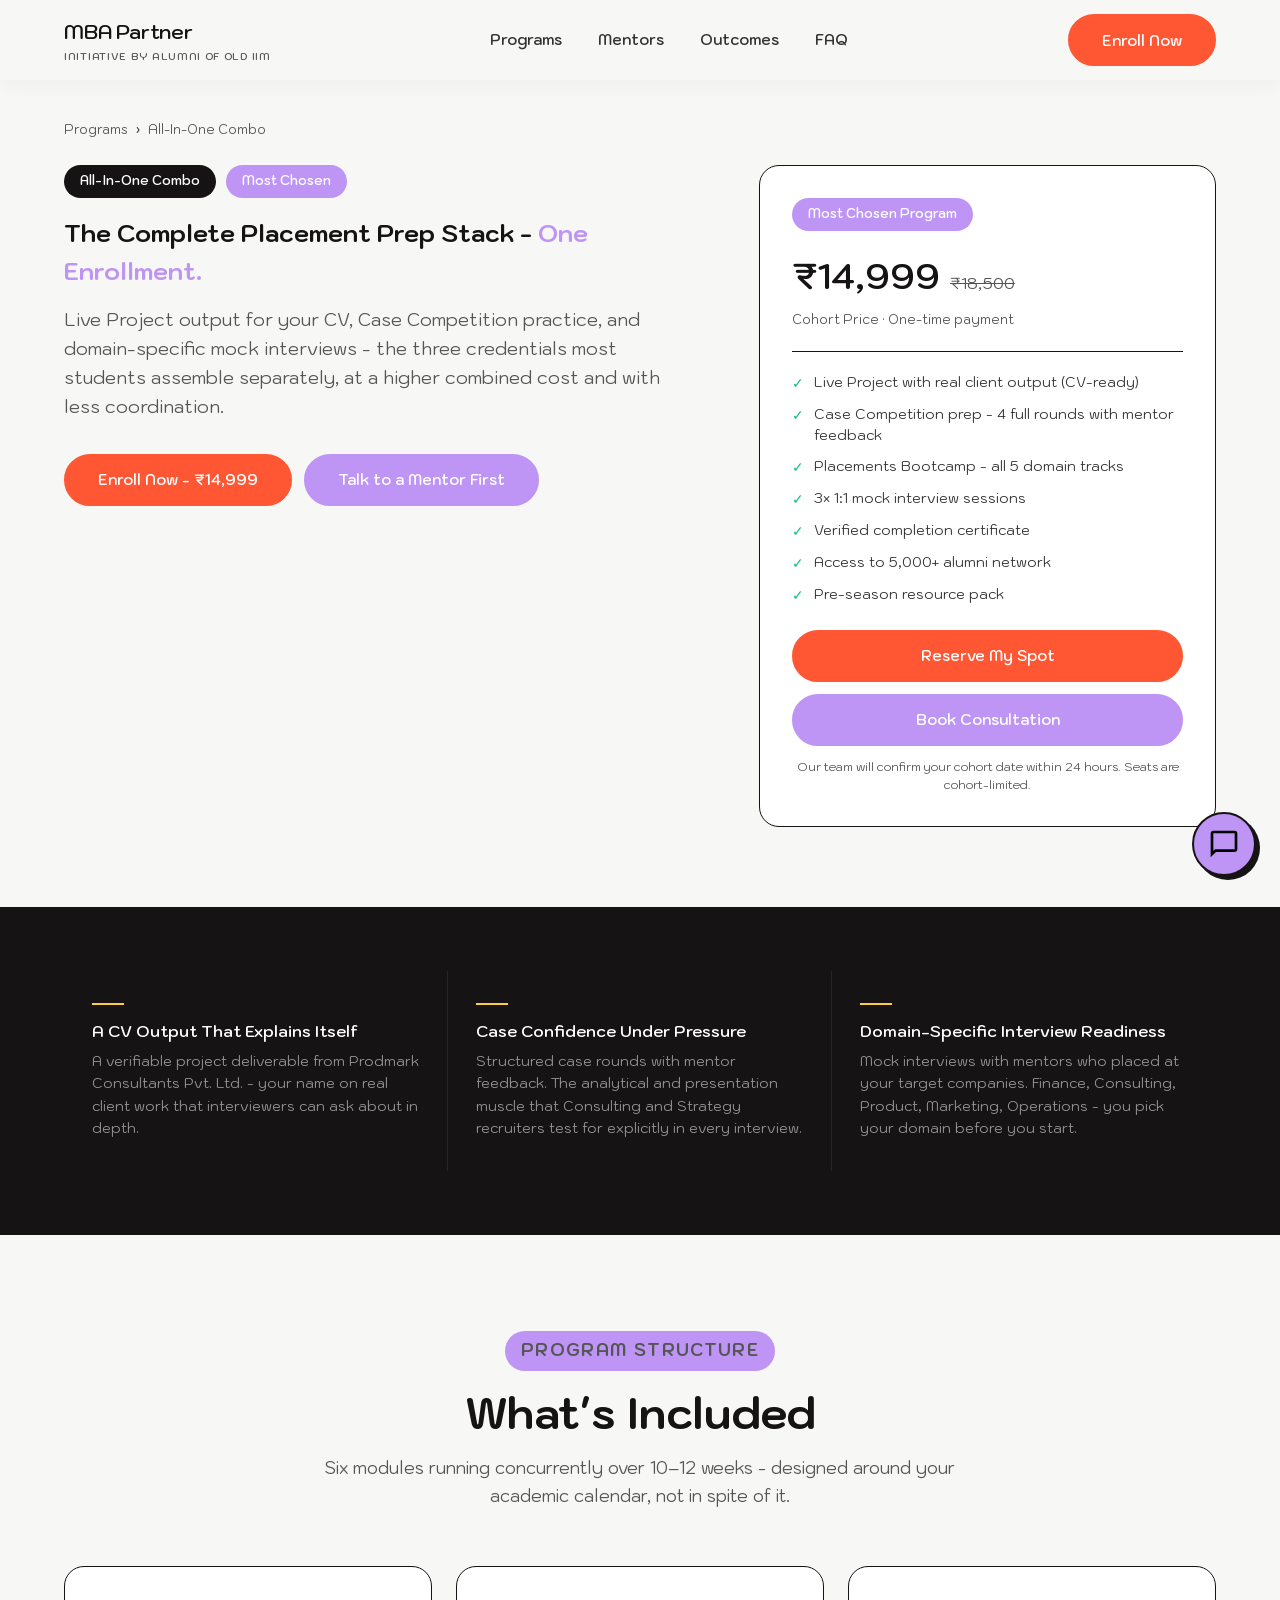
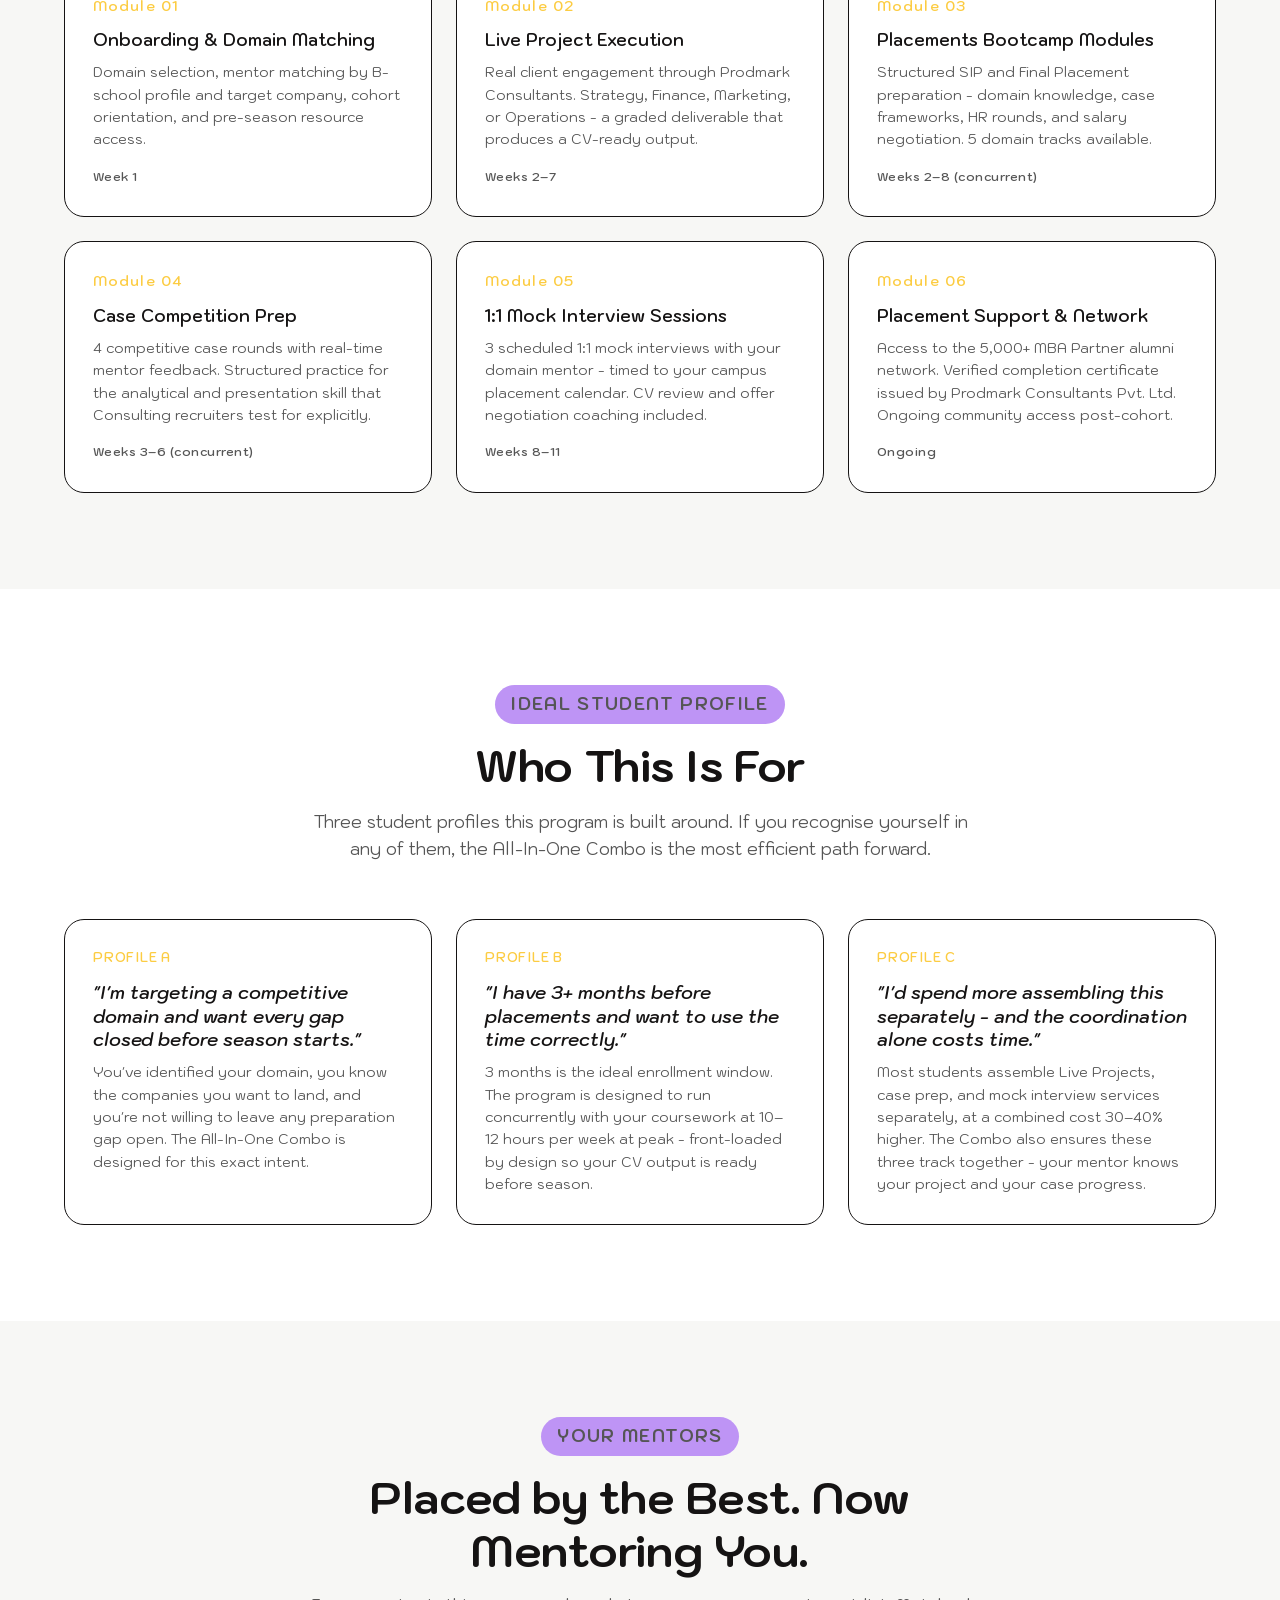
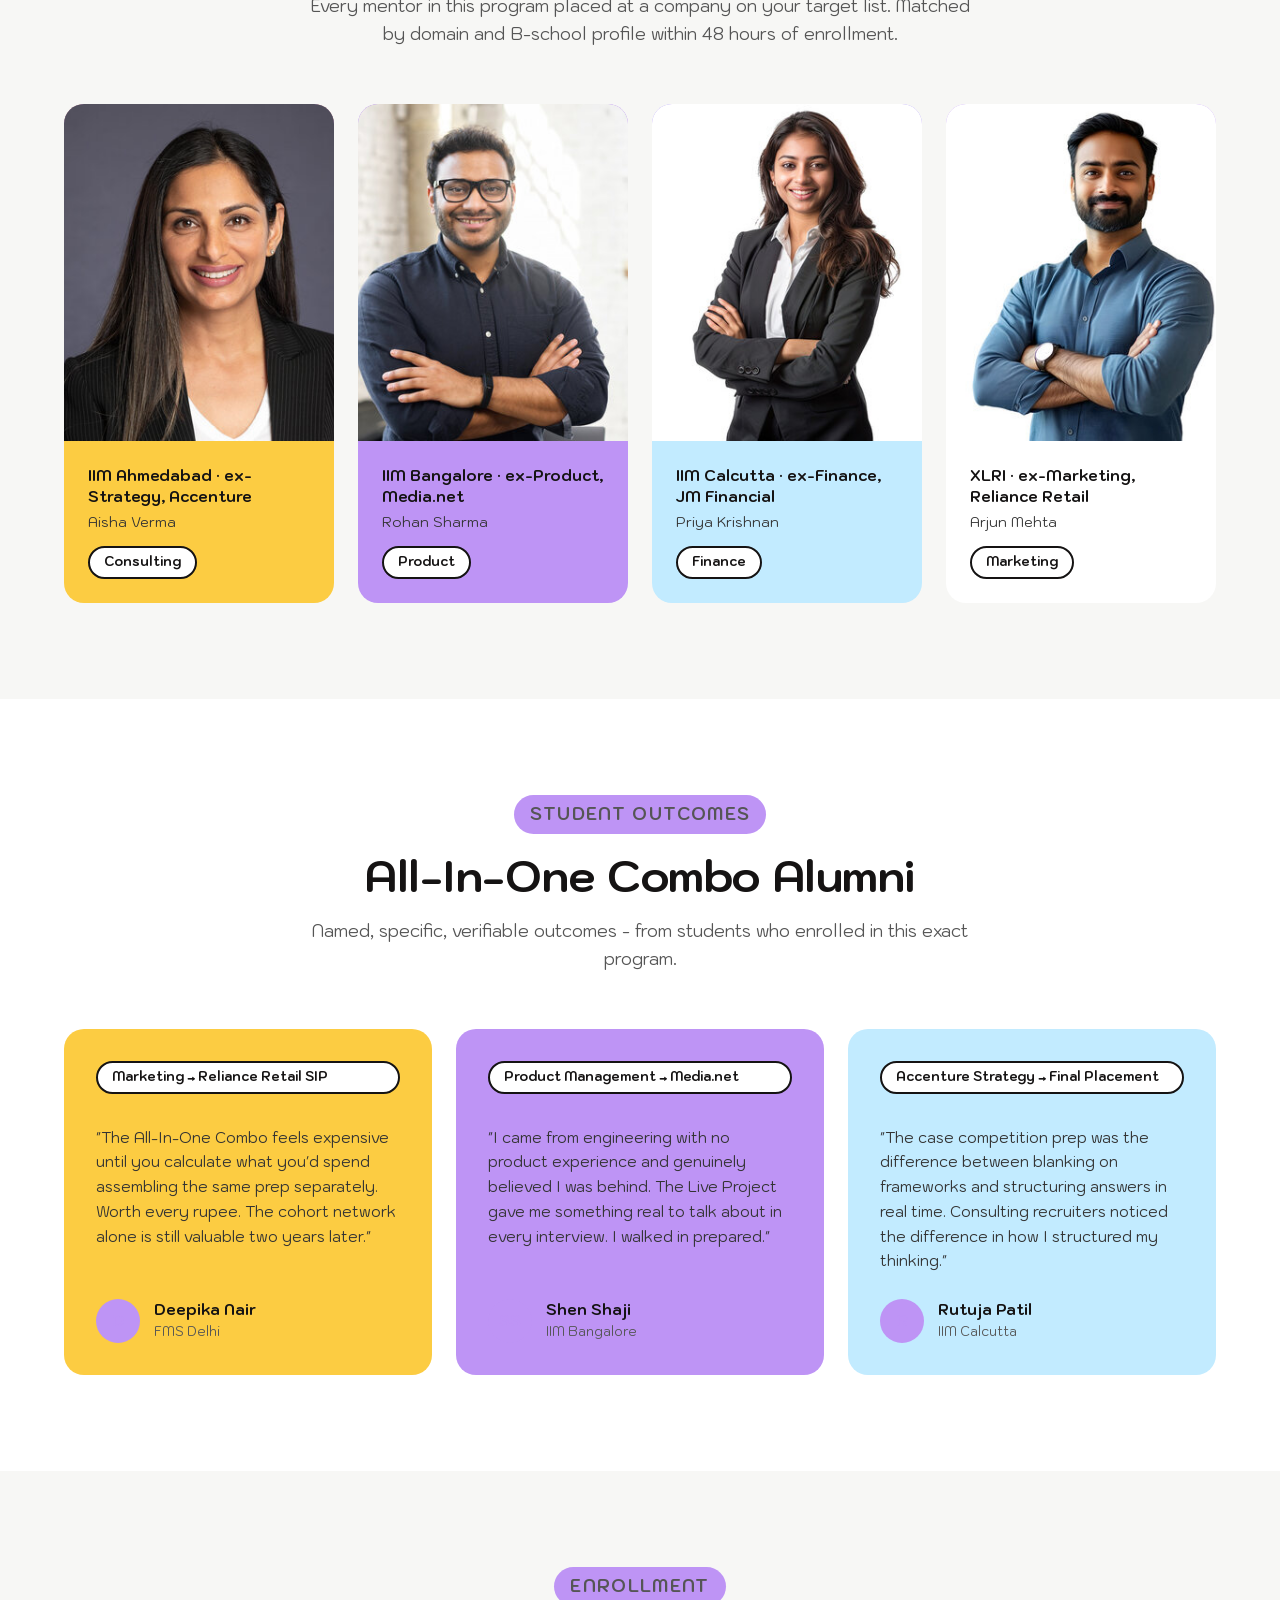
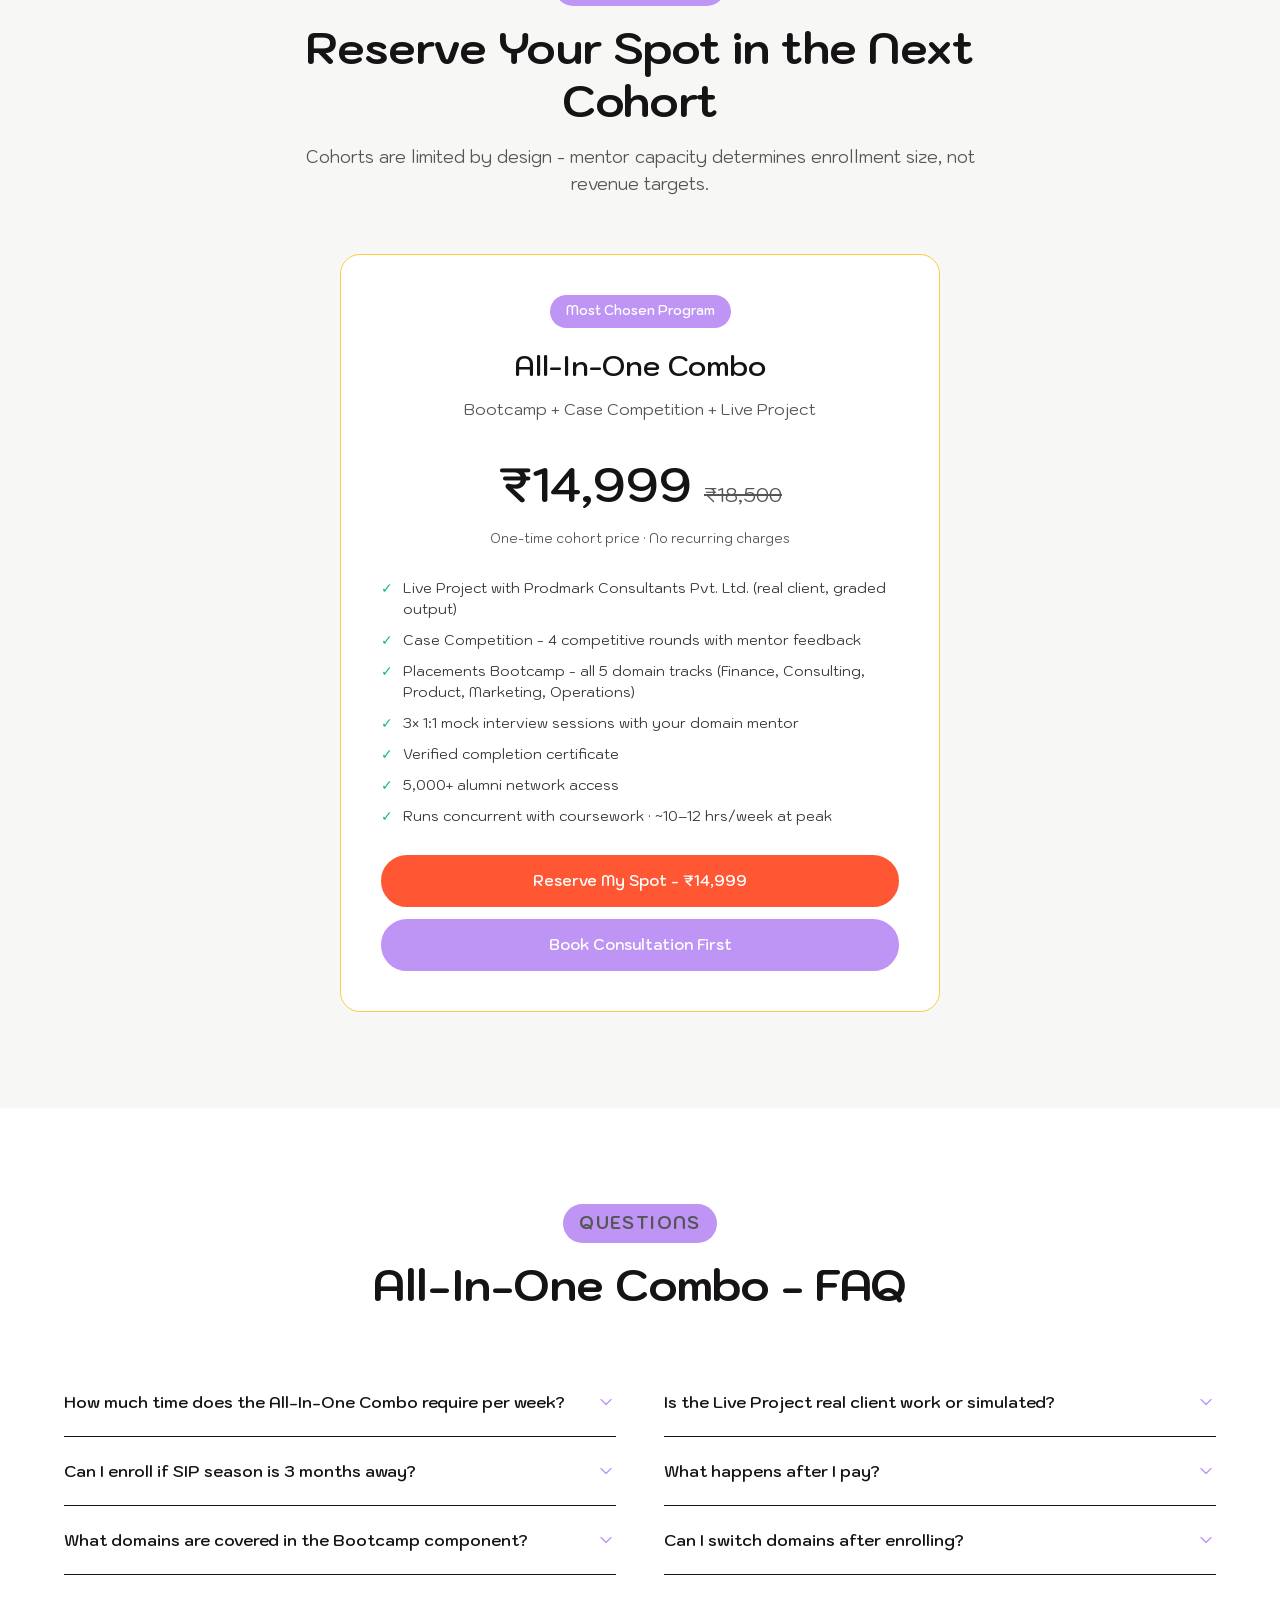
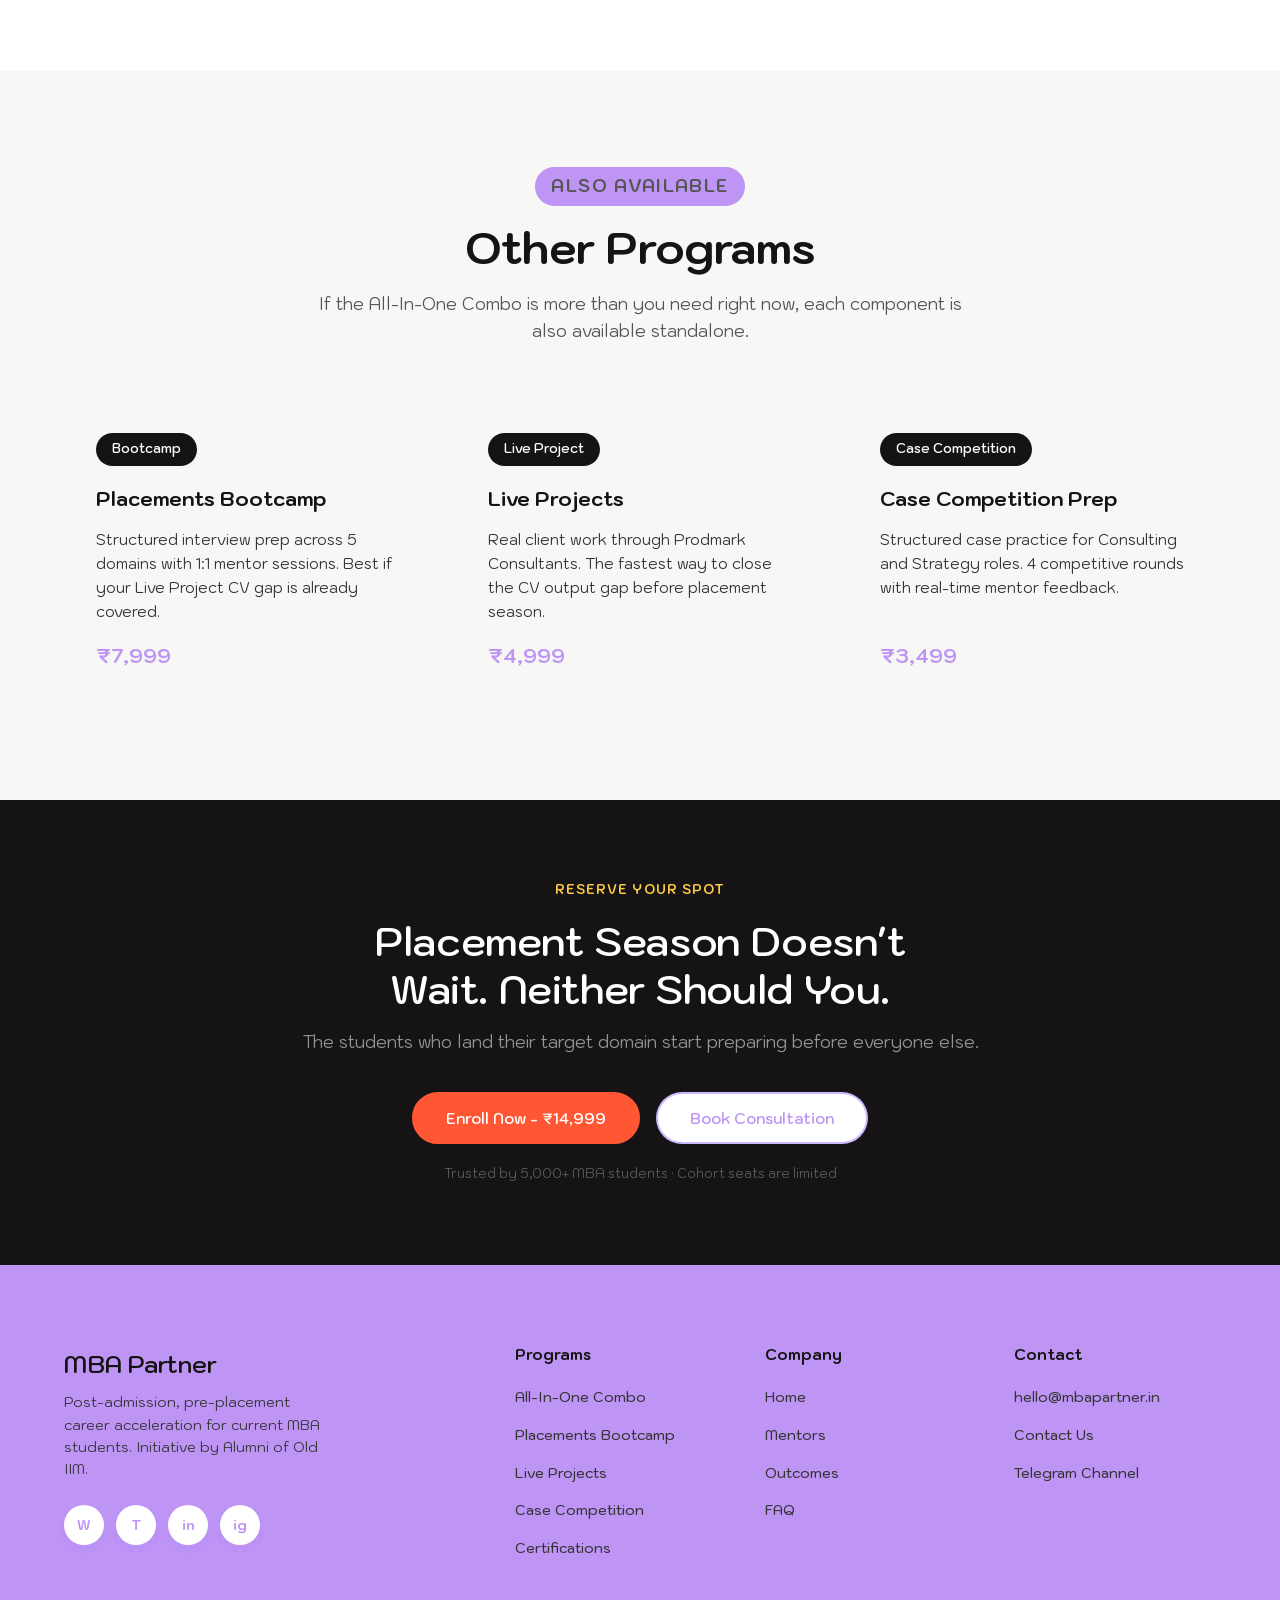
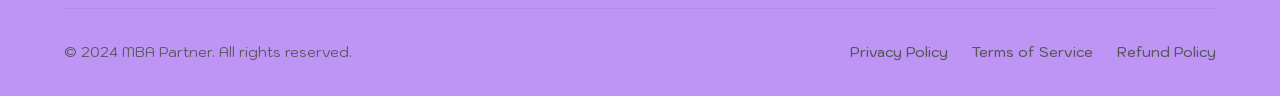
==== commit 33a6ef00: "Update UI formatting, modal scrollbar, and navbar styling" ====
--- a/offering-all-in-one.html
+++ b/offering-all-in-one.html
@@ -256,7 +256,14 @@
       .offering-hero-ctas { flex-direction: column; }
       .offering-hero-ctas .btn { width: 100%; }
     }
-  </style>
+  
+/* Modal Scrollbar Fix */
+.modal::-webkit-scrollbar { width: 8px; }
+.modal::-webkit-scrollbar-track { background: transparent; margin: 16px; border-radius: 16px; }
+.modal::-webkit-scrollbar-thumb { background-color: rgba(0,0,0,0.15); border-radius: 8px; }
+.modal::-webkit-scrollbar-thumb:hover { background-color: rgba(0,0,0,0.3); }
+.modal { scrollbar-width: thin; scrollbar-color: rgba(0,0,0,0.15) transparent; }
+</style>
 </head>
 <body>
 
@@ -492,7 +499,7 @@
         </div>
         <div class="testimonials-grid">
           <article class="testimonial-card">
-            <div class="outcome-badge" style="background:rgba(30,92,74,0.07);border-color:rgba(30,92,74,0.2)"><span class="outcome-badge-text" style="color:var(--success)">Marketing → Reliance Retail SIP</span></div>
+            <div class="outcome-badge"><span class="outcome-badge-text">Marketing → Reliance Retail SIP</span></div>
             <blockquote><p class="testimonial-quote">"The All-In-One Combo feels expensive until you calculate what you'd spend assembling the same prep separately. Worth every rupee. The cohort network alone is still valuable two years later."</p></blockquote>
             <div class="testimonial-author">
               <div class="testimonial-avatar" aria-hidden="true">D</div>
@@ -500,7 +507,7 @@
             </div>
           </article>
           <article class="testimonial-card">
-            <div class="outcome-badge" style="background:rgba(30,92,74,0.07);border-color:rgba(30,92,74,0.2)"><span class="outcome-badge-text" style="color:var(--success)">Product Management → Media.net</span></div>
+            <div class="outcome-badge"><span class="outcome-badge-text">Product Management → Media.net</span></div>
             <blockquote><p class="testimonial-quote">"I came from engineering with no product experience and genuinely believed I was behind. The Live Project gave me something real to talk about in every interview. I walked in prepared."</p></blockquote>
             <div class="testimonial-author">
               <div class="testimonial-avatar" aria-hidden="true">SS</div>
@@ -508,7 +515,7 @@
             </div>
           </article>
           <article class="testimonial-card">
-            <div class="outcome-badge" style="background:rgba(30,92,74,0.07);border-color:rgba(30,92,74,0.2)"><span class="outcome-badge-text" style="color:var(--success)">Accenture Strategy → Final Placement</span></div>
+            <div class="outcome-badge"><span class="outcome-badge-text">Accenture Strategy → Final Placement</span></div>
             <blockquote><p class="testimonial-quote">"The case competition prep was the difference between blanking on frameworks and structuring answers in real time. Consulting recruiters noticed the difference in how I structured my thinking."</p></blockquote>
             <div class="testimonial-author">
               <div class="testimonial-avatar" aria-hidden="true">R</div>
@@ -546,7 +553,7 @@
             <li class="pricing-feature-item">Runs concurrent with coursework · ~10–12 hrs/week at peak</li>
           </ul>
           <div class="pricing-cta-row">
-            <button class="btn btn-primary" onclick="openModal('All-In-One Combo - ₹14,999')" style="width:100%" aria-haspopup="dialog">Reserve My Spot - ₹14,999</button>
+            <button class="btn btn-primary" onclick="openModal('All-In-One Combo - ₹14,999')" style="width:100%;margin-top:auto" aria-haspopup="dialog">Reserve My Spot - ₹14,999</button>
             <button class="btn btn-secondary" onclick="openModal('Book Consultation')" style="width:100%" aria-haspopup="dialog">Book Consultation First</button>
           </div>
         </div>
@@ -713,7 +720,7 @@
 
   <!-- MOBILE CTA -->
   <div id="mobile-cta-bar" aria-label="Persistent enroll button" role="complementary">
-    <button class="btn btn-primary" onclick="openModal('All-In-One Combo - ₹14,999')" style="width:100%">Enroll Now - ₹14,999</button>
+    <button class="btn btn-primary" onclick="openModal('All-In-One Combo - ₹14,999')" style="width:100%;margin-top:auto">Enroll Now - ₹14,999</button>
   </div>
 
   <!-- ENROLLMENT MODAL -->
--- a/shared.css
+++ b/shared.css
@@ -333,20 +333,20 @@
   height: 80px;
   gap: 24px;
 }
-.nav-brand { display: flex; flex-direction: column; gap: 0px; }
+.nav-brand { display: flex; flex-direction: column; gap: 1px; }
 .nav-wordmark {
   font-family: 'Kodchasan', sans-serif;
-  font-size: 22px;
-  font-weight: 700;
-  color: var(--navy);
-  letter-spacing: -0.02em;
+  font-size: 20px;
+  font-weight: 600;
+  color: var(--navy);
+  letter-spacing: -0.01em;
 }
 .nav-tagline {
   font-size: 10px;
-  font-weight: 700;
-  letter-spacing: 0.08em;
+  font-weight: 600;
+  letter-spacing: 0.07em;
   text-transform: uppercase;
-  color: var(--purple);
+  color: var(--slate);
 }
 .nav-links {
   display: flex;
@@ -359,7 +359,7 @@
   color: var(--navy-body);
   transition: color var(--transition);
 }
-.nav-links a:hover { color: var(--purple); }
+.nav-links a:hover { color: var(--yellow); }
 .nav-mobile-toggle {
   display: none;
   flex-direction: column;
@@ -408,6 +408,12 @@
   display: flex;
   align-items: center;
   justify-content: center;
+}
+.mentor-photo img {
+  width: 100%;
+  height: 100%;
+  object-fit: cover;
+  object-position: top;
 }
 .mentor-photo-placeholder {
   width: 100%;
@@ -628,7 +634,7 @@
   border-radius: var(--radius-card);
   width: 100%;
   max-width: 520px;
-  padding: 40px;
+  padding: 40px; max-height: 90vh; overflow-y: auto;
   position: relative;
   transform: translateY(20px);
   transition: transform 300ms cubic-bezier(0.16, 1, 0.3, 1);
@@ -648,14 +654,14 @@
   justify-content: center;
   border-radius: 50%;
   background: var(--purple-light);
-  color: var(--purple);
+  color: var(--white);
   font-size: 18px;
   font-weight: 700;
   line-height: 1;
   transition: all var(--transition);
 }
 .modal-close:hover { background: var(--purple); color: var(--white); transform: scale(1.05); }
-.modal-eyebrow { margin-bottom: 8px; display: inline-block; background: var(--purple-light); padding: 4px 12px; border-radius: var(--radius-tag); }
+.modal-eyebrow { margin-bottom: 8px; display: inline-block; background: var(--purple-light); padding: 4px 12px; border-radius: var(--radius-tag); color: var(--white); }
 .modal-title {
   font-family: 'Kodchasan', sans-serif;
   font-size: 28px;
@@ -1014,3 +1020,10 @@
     right: 16px;
   }
 }
+
+/* Modal Scrollbar Fix */
+.modal::-webkit-scrollbar { width: 8px; }
+.modal::-webkit-scrollbar-track { background: transparent; margin: 16px; border-radius: 16px; }
+.modal::-webkit-scrollbar-thumb { background-color: rgba(0,0,0,0.15); border-radius: 8px; }
+.modal::-webkit-scrollbar-thumb:hover { background-color: rgba(0,0,0,0.3); }
+.modal { scrollbar-width: thin; scrollbar-color: rgba(0,0,0,0.15) transparent; }
